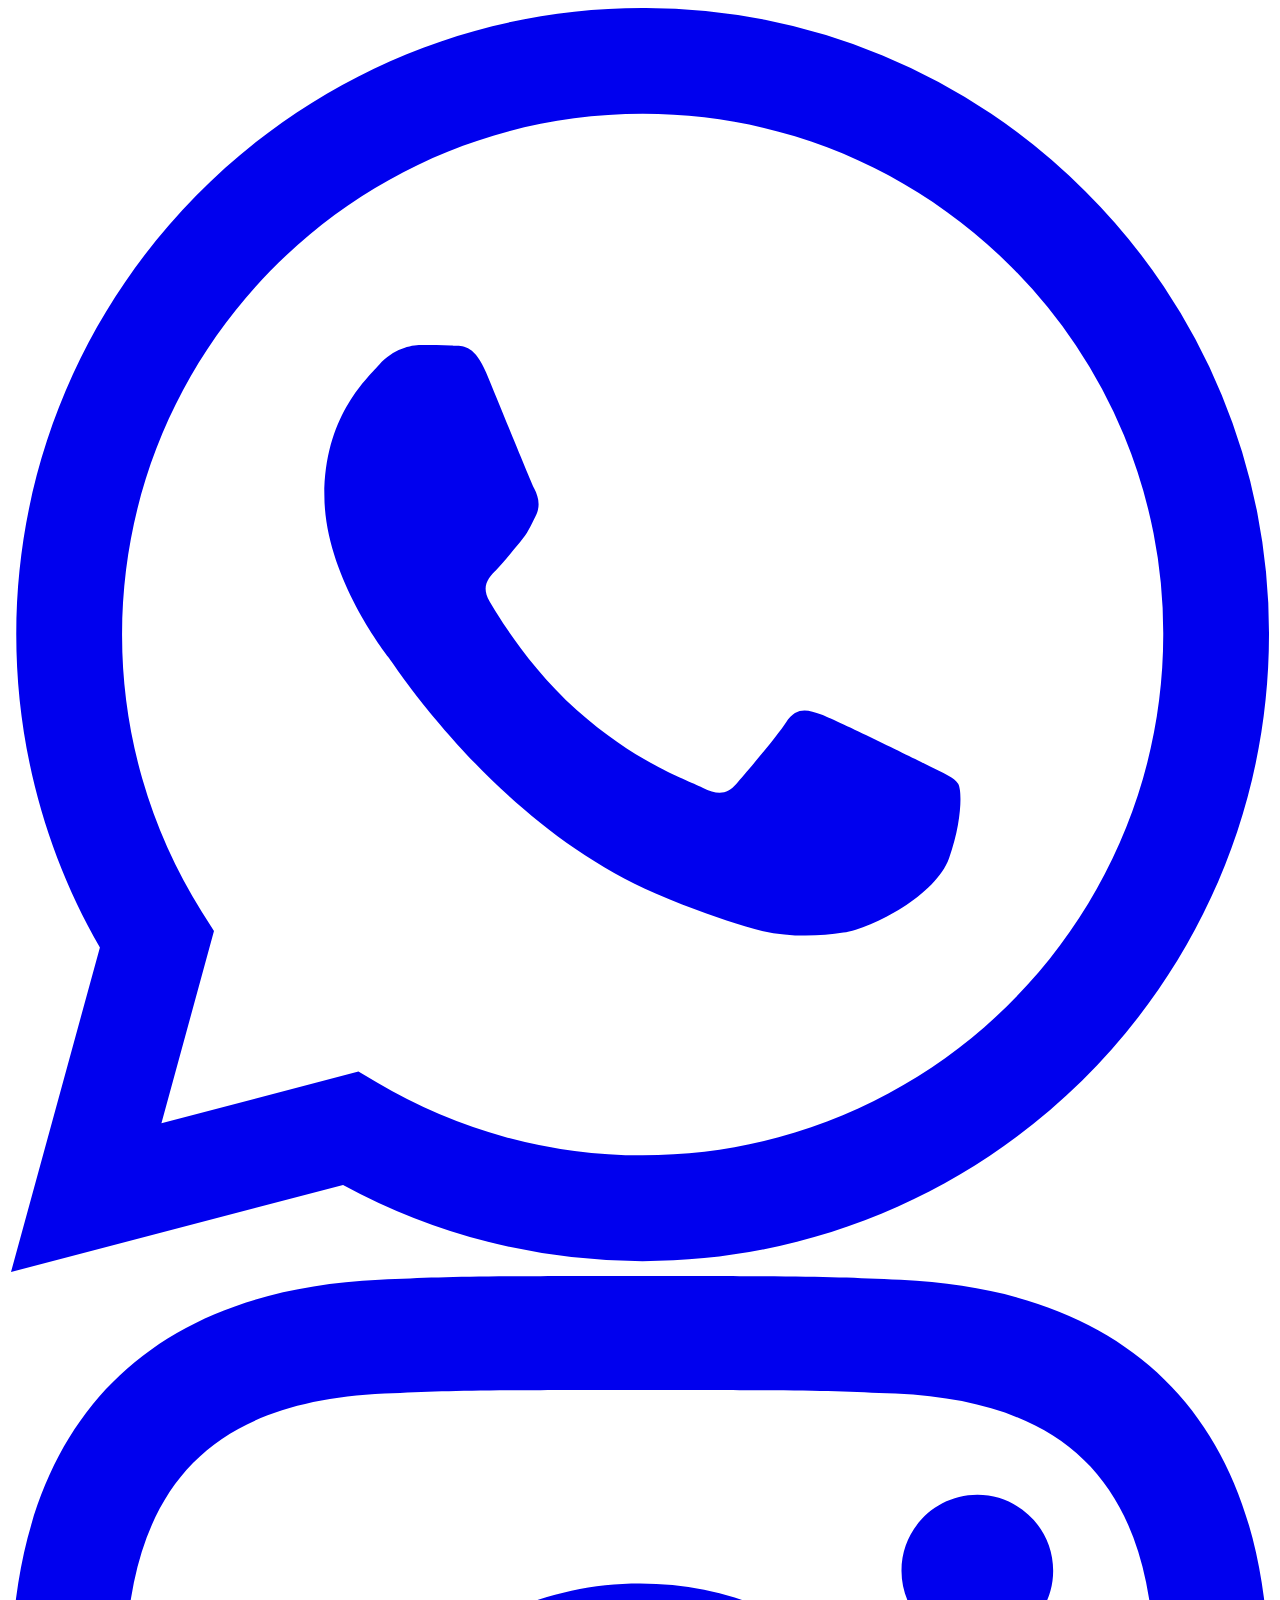
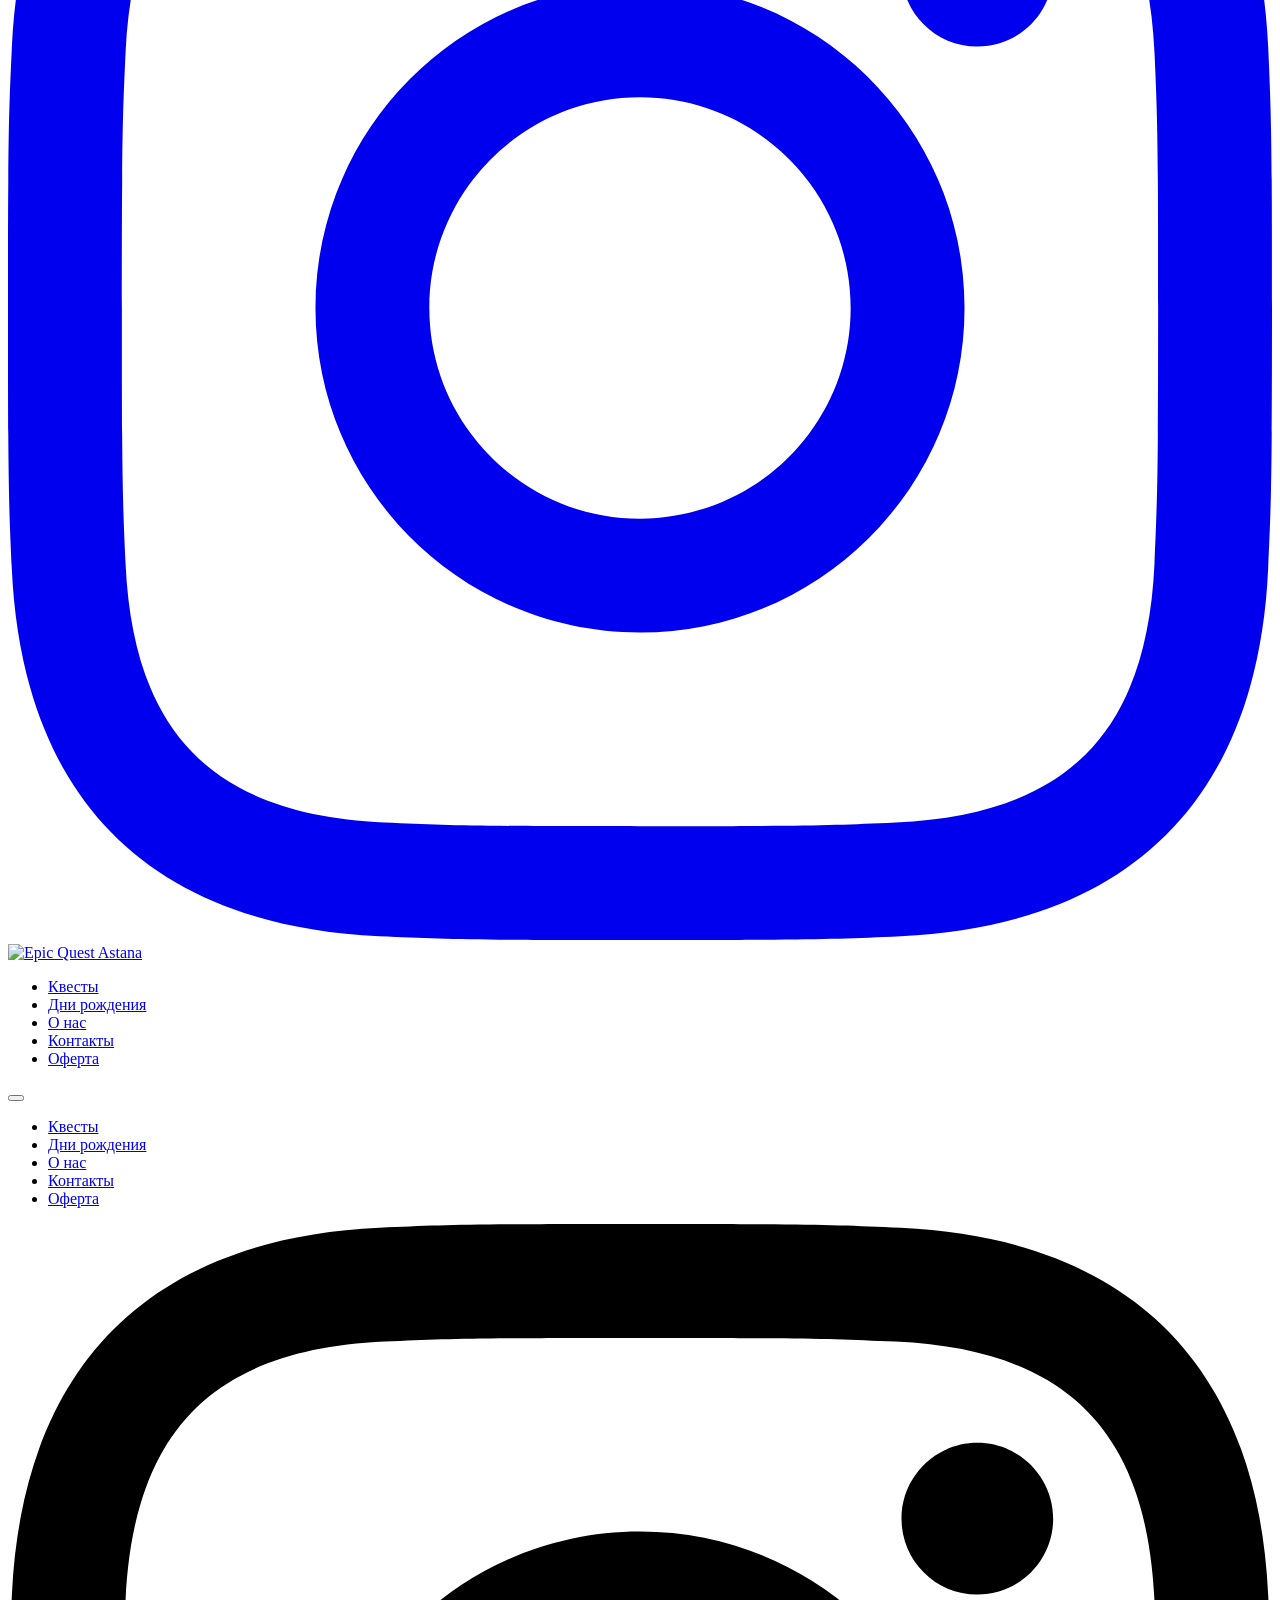
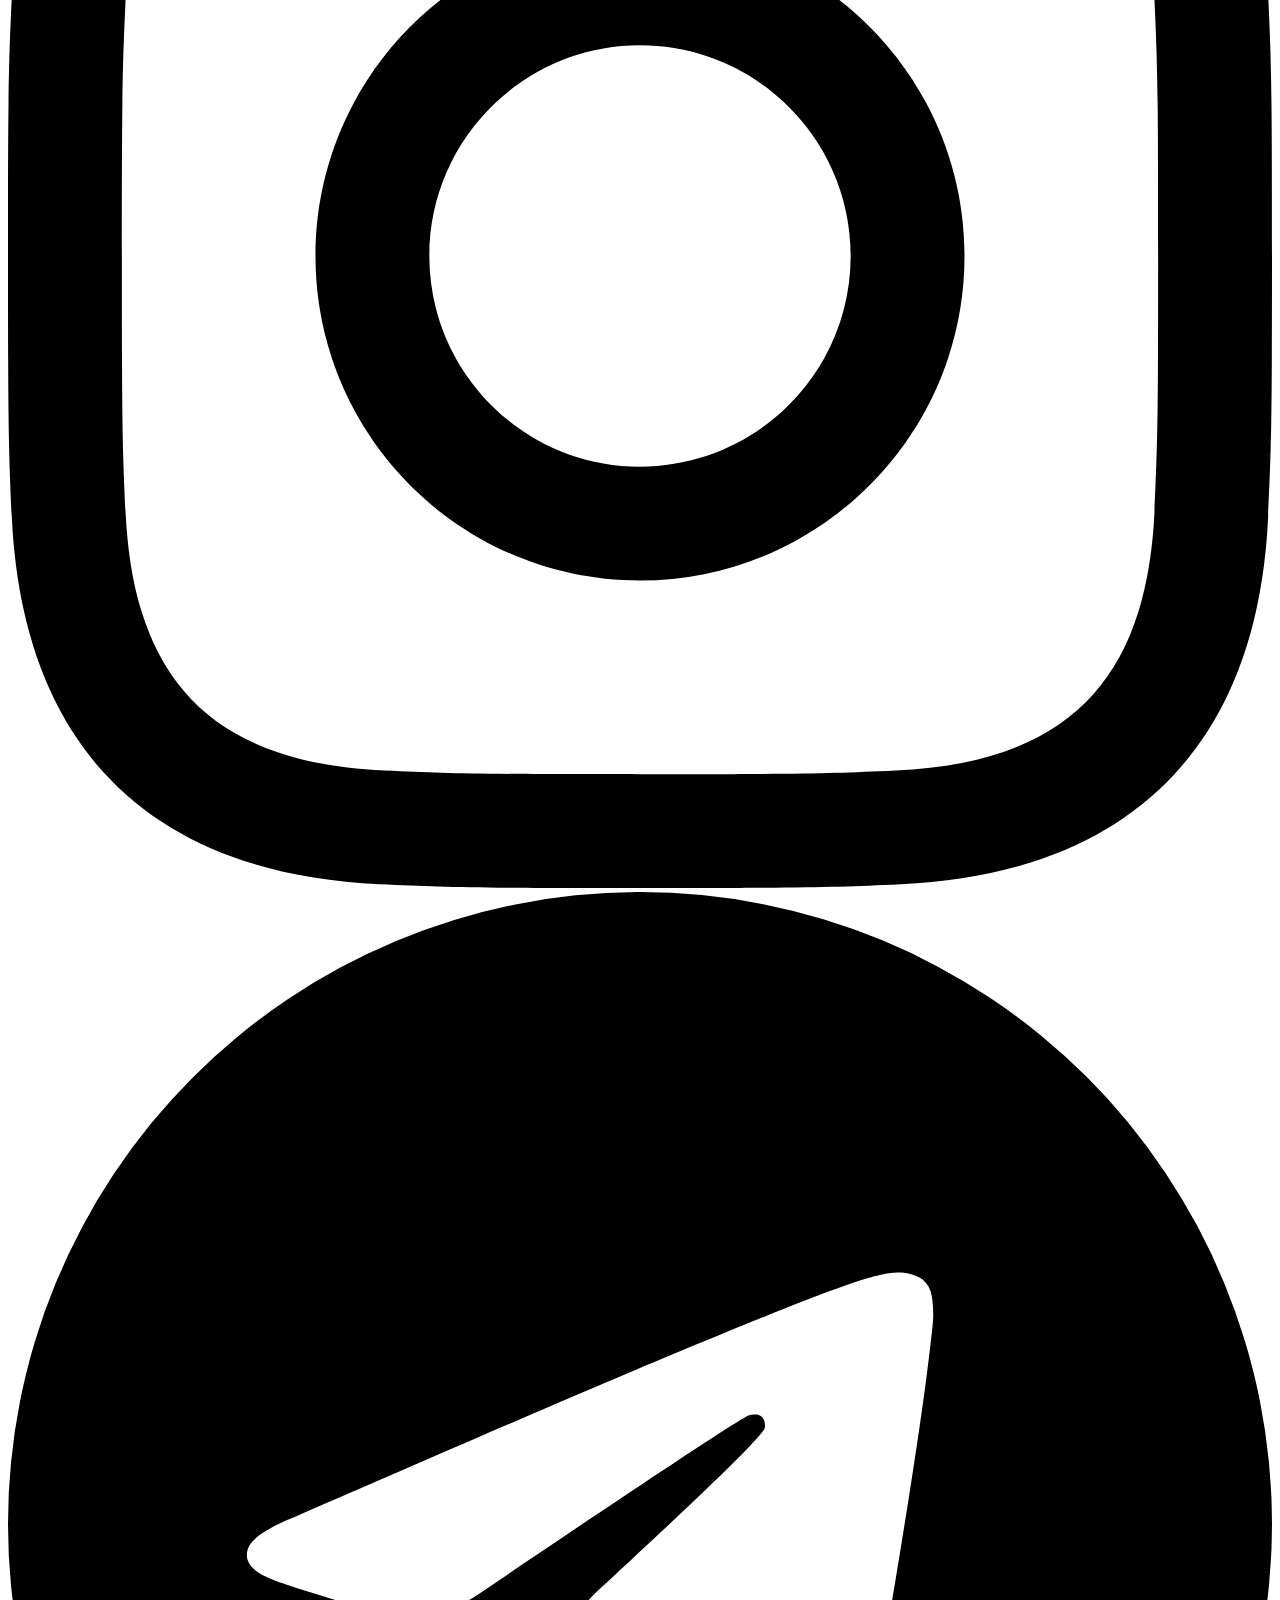
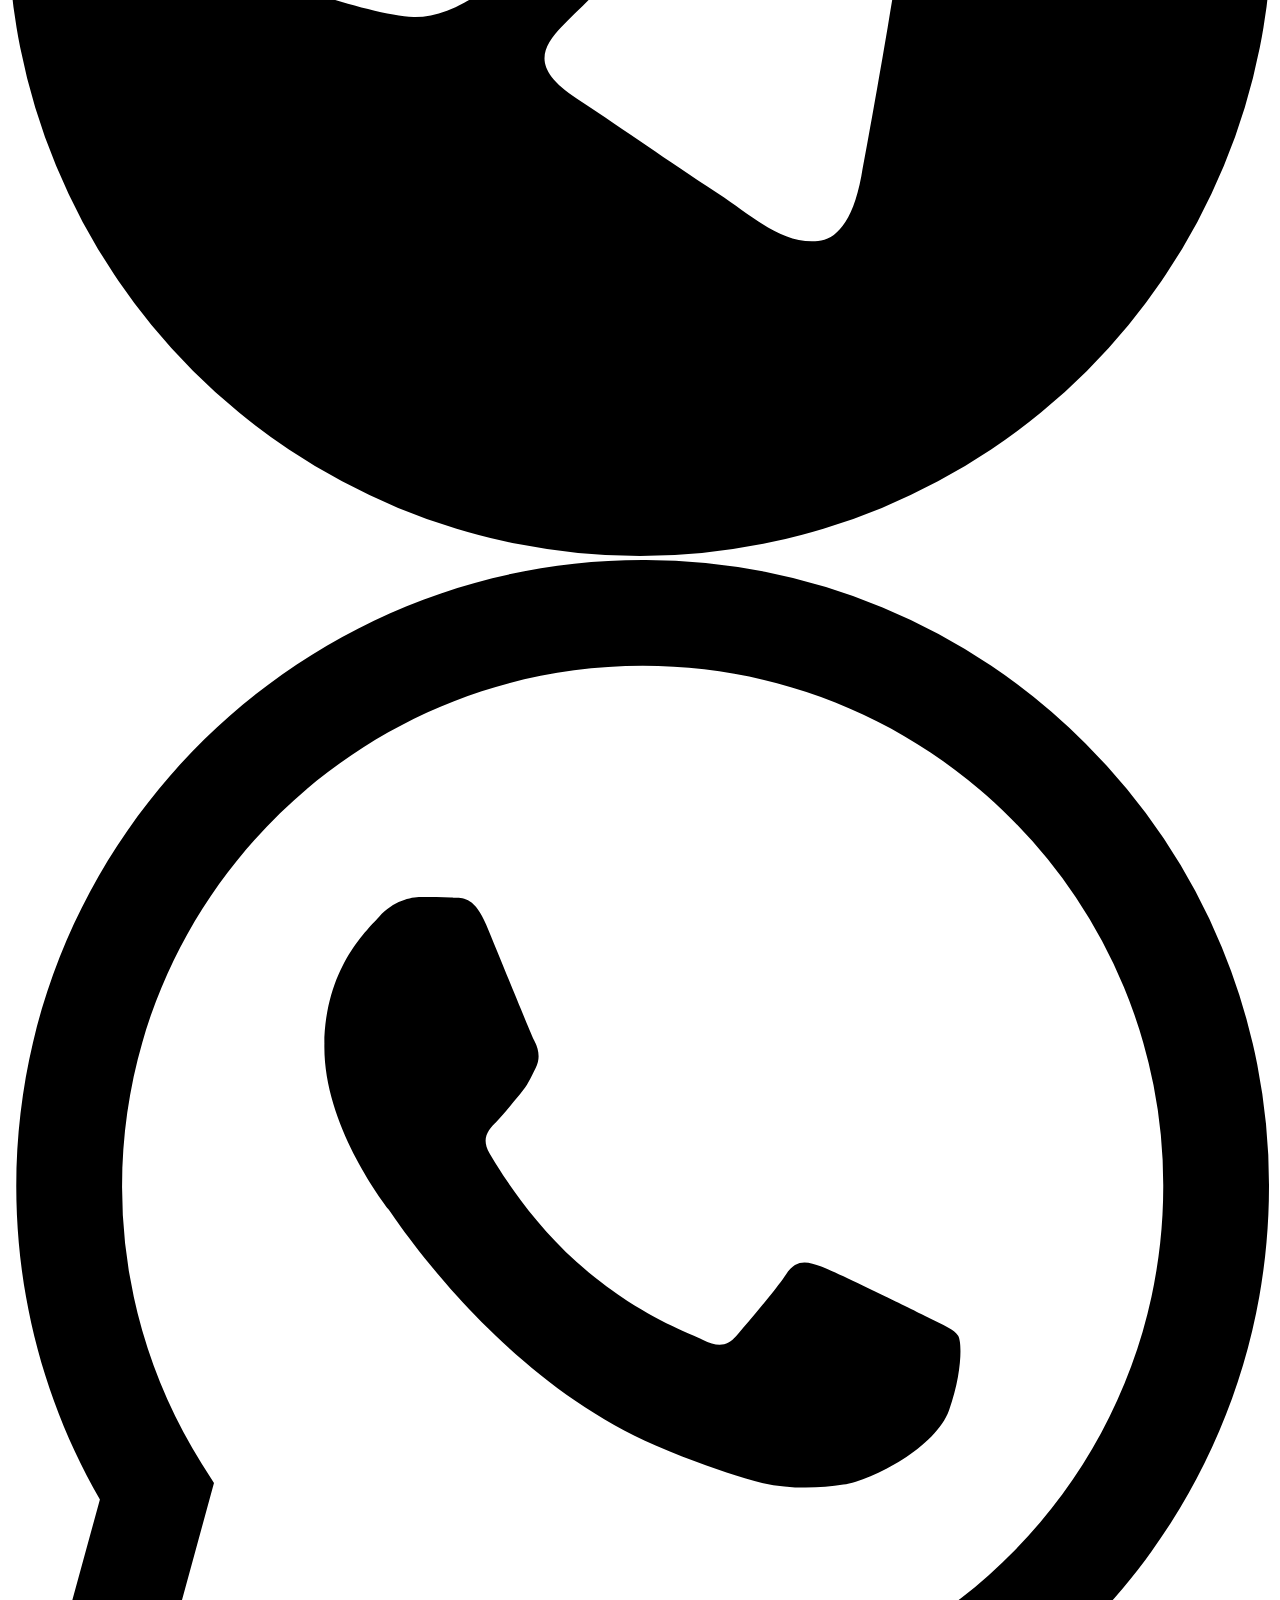
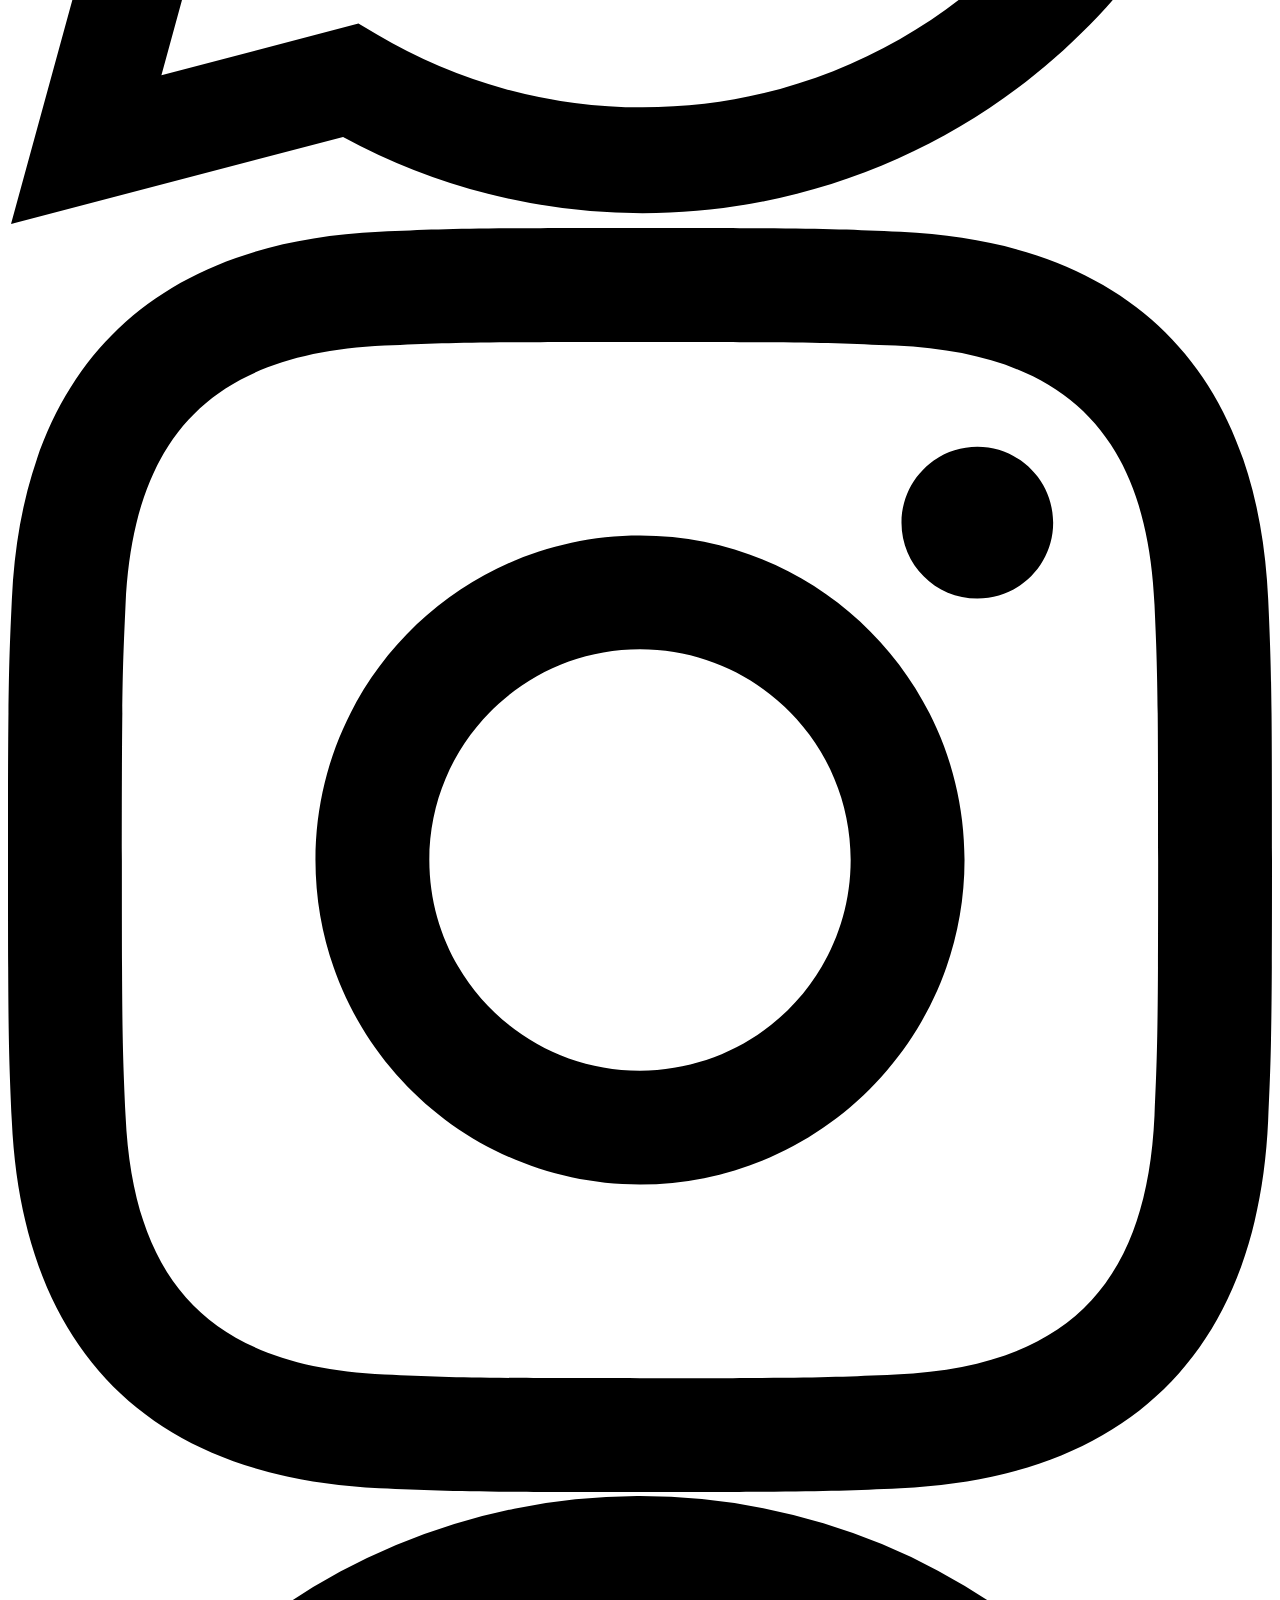
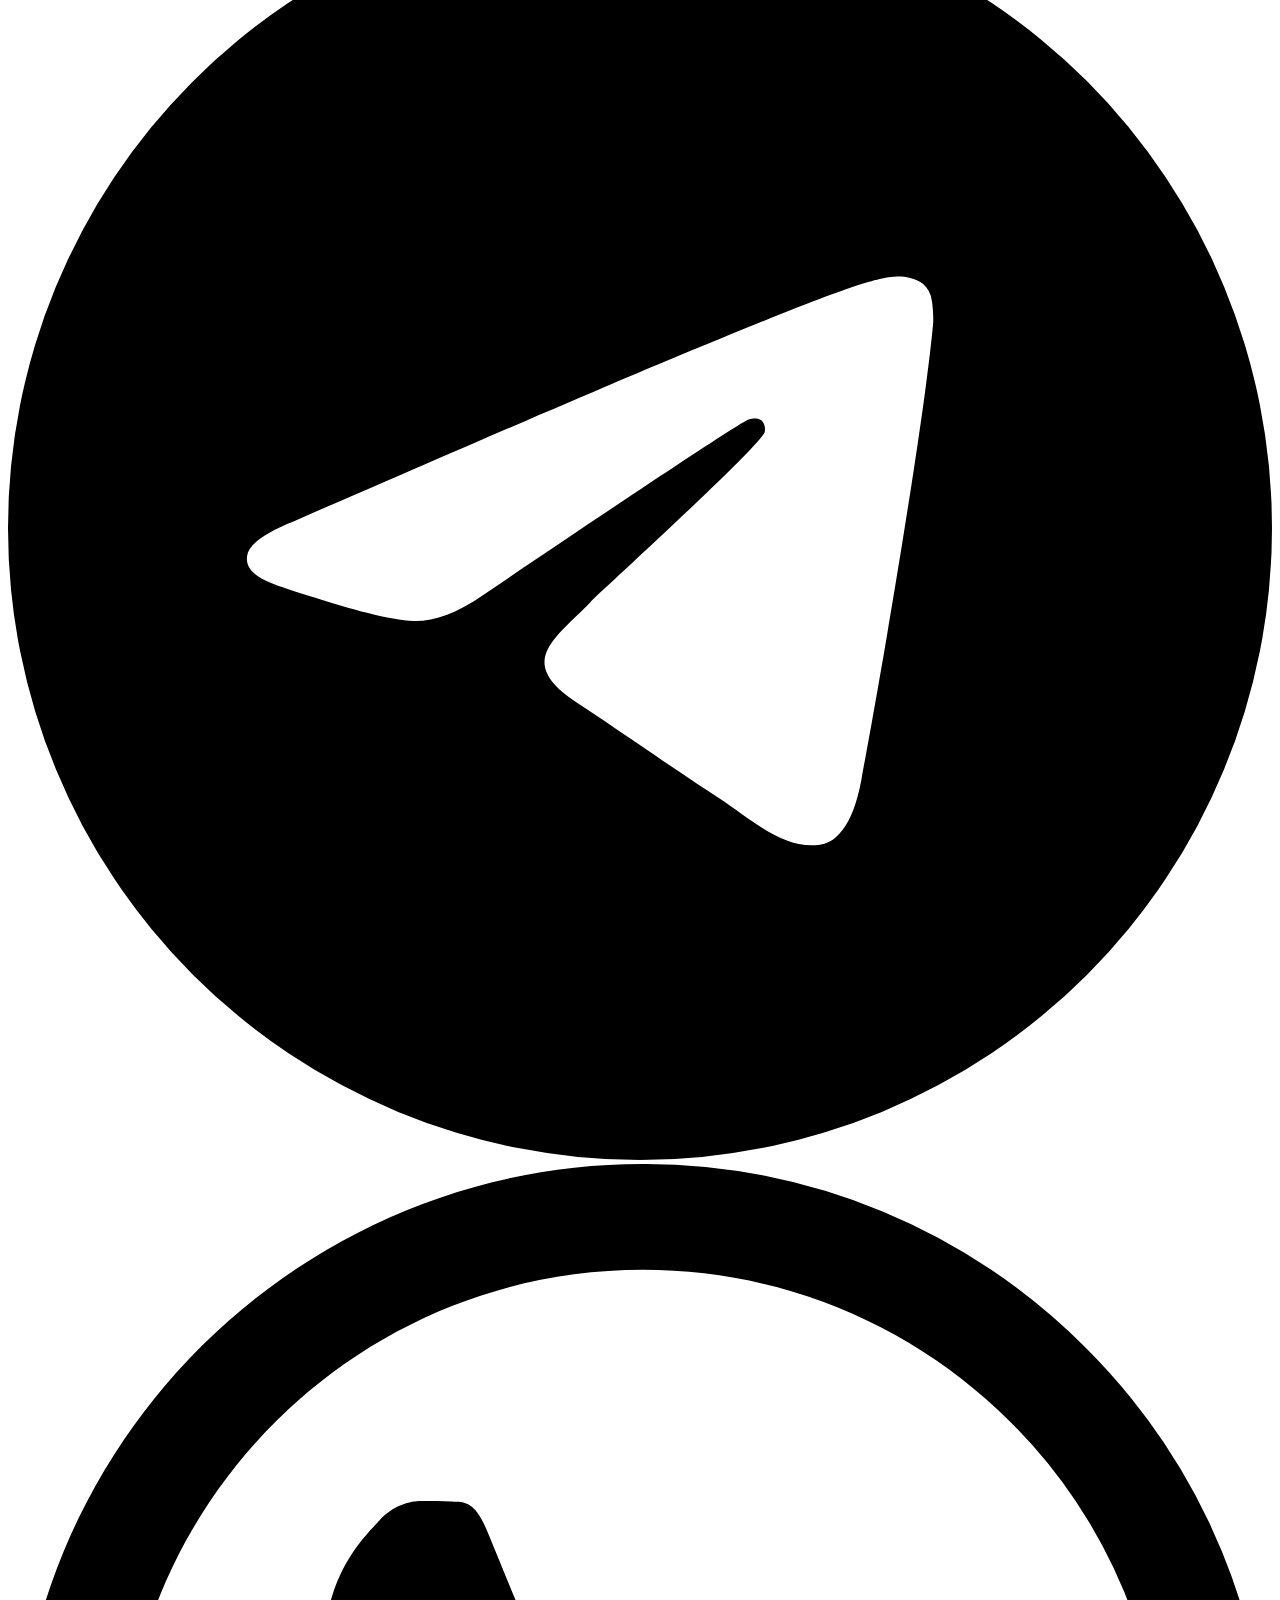
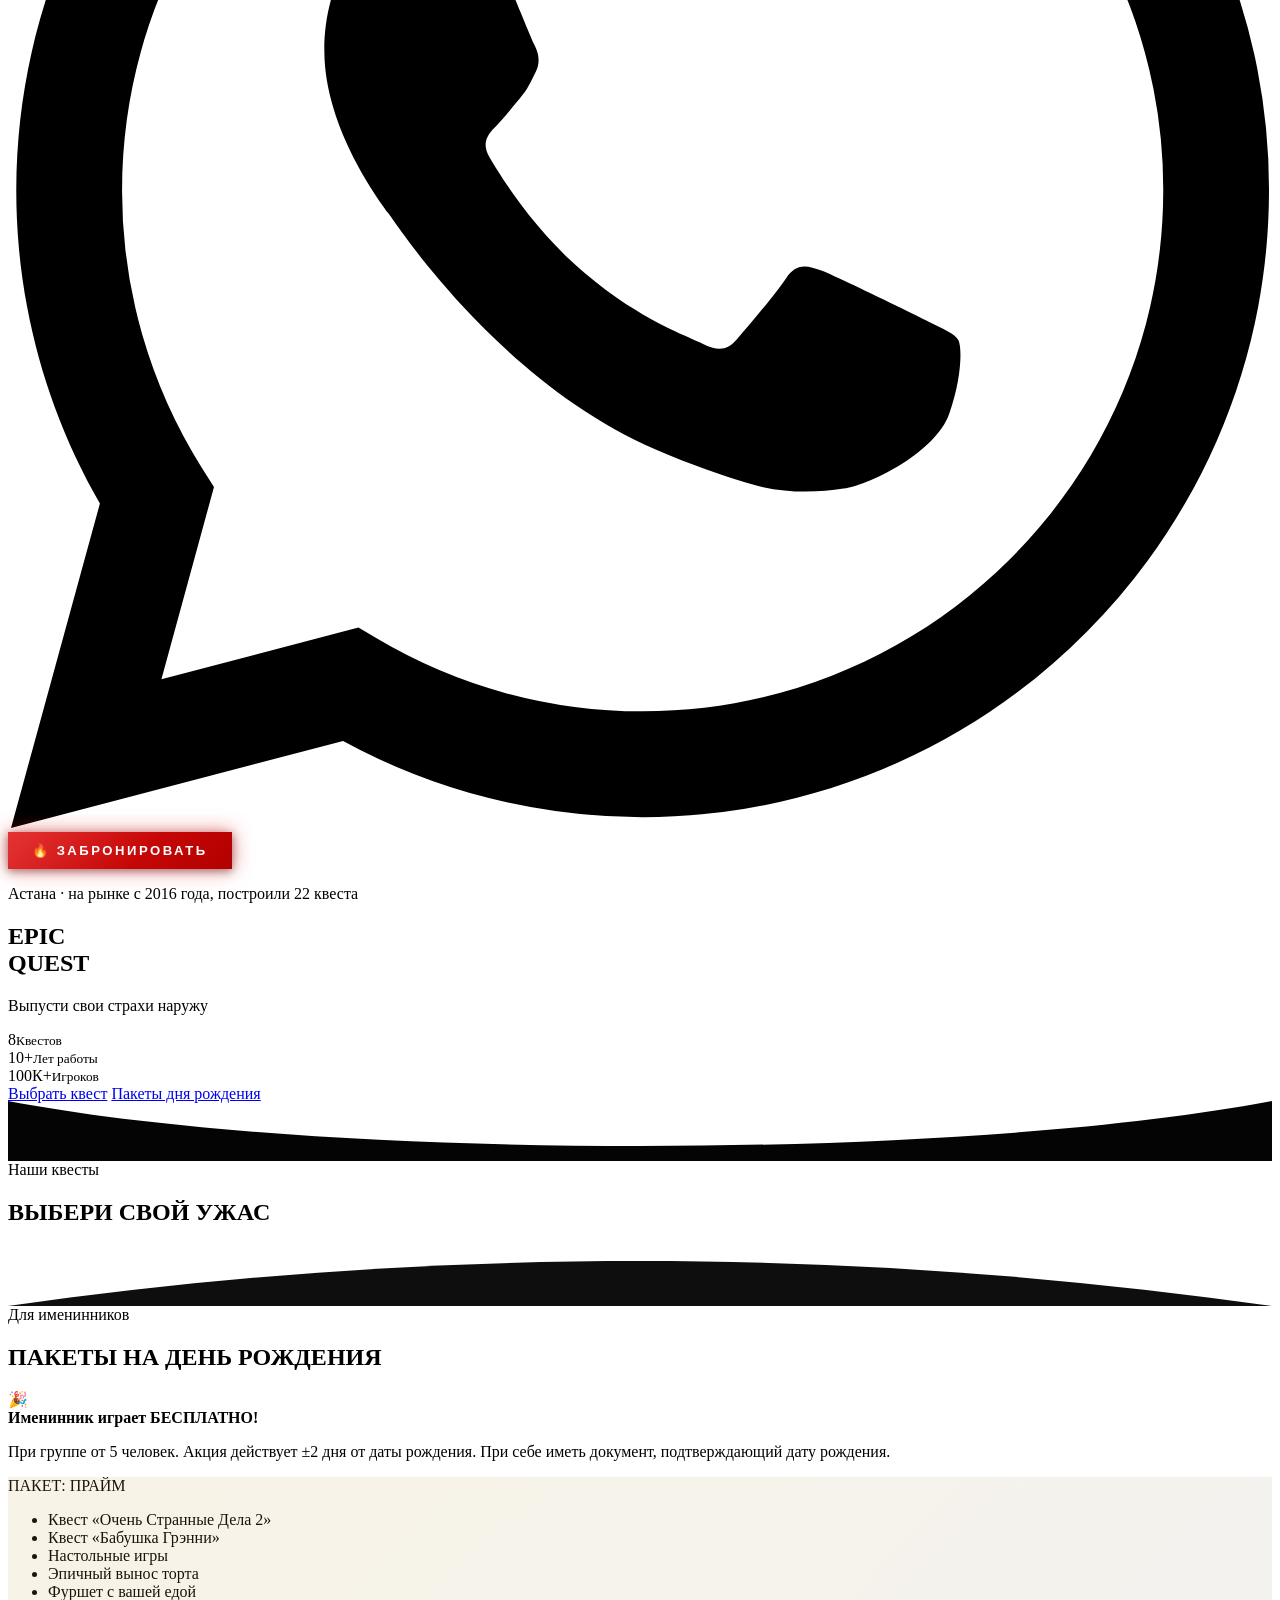
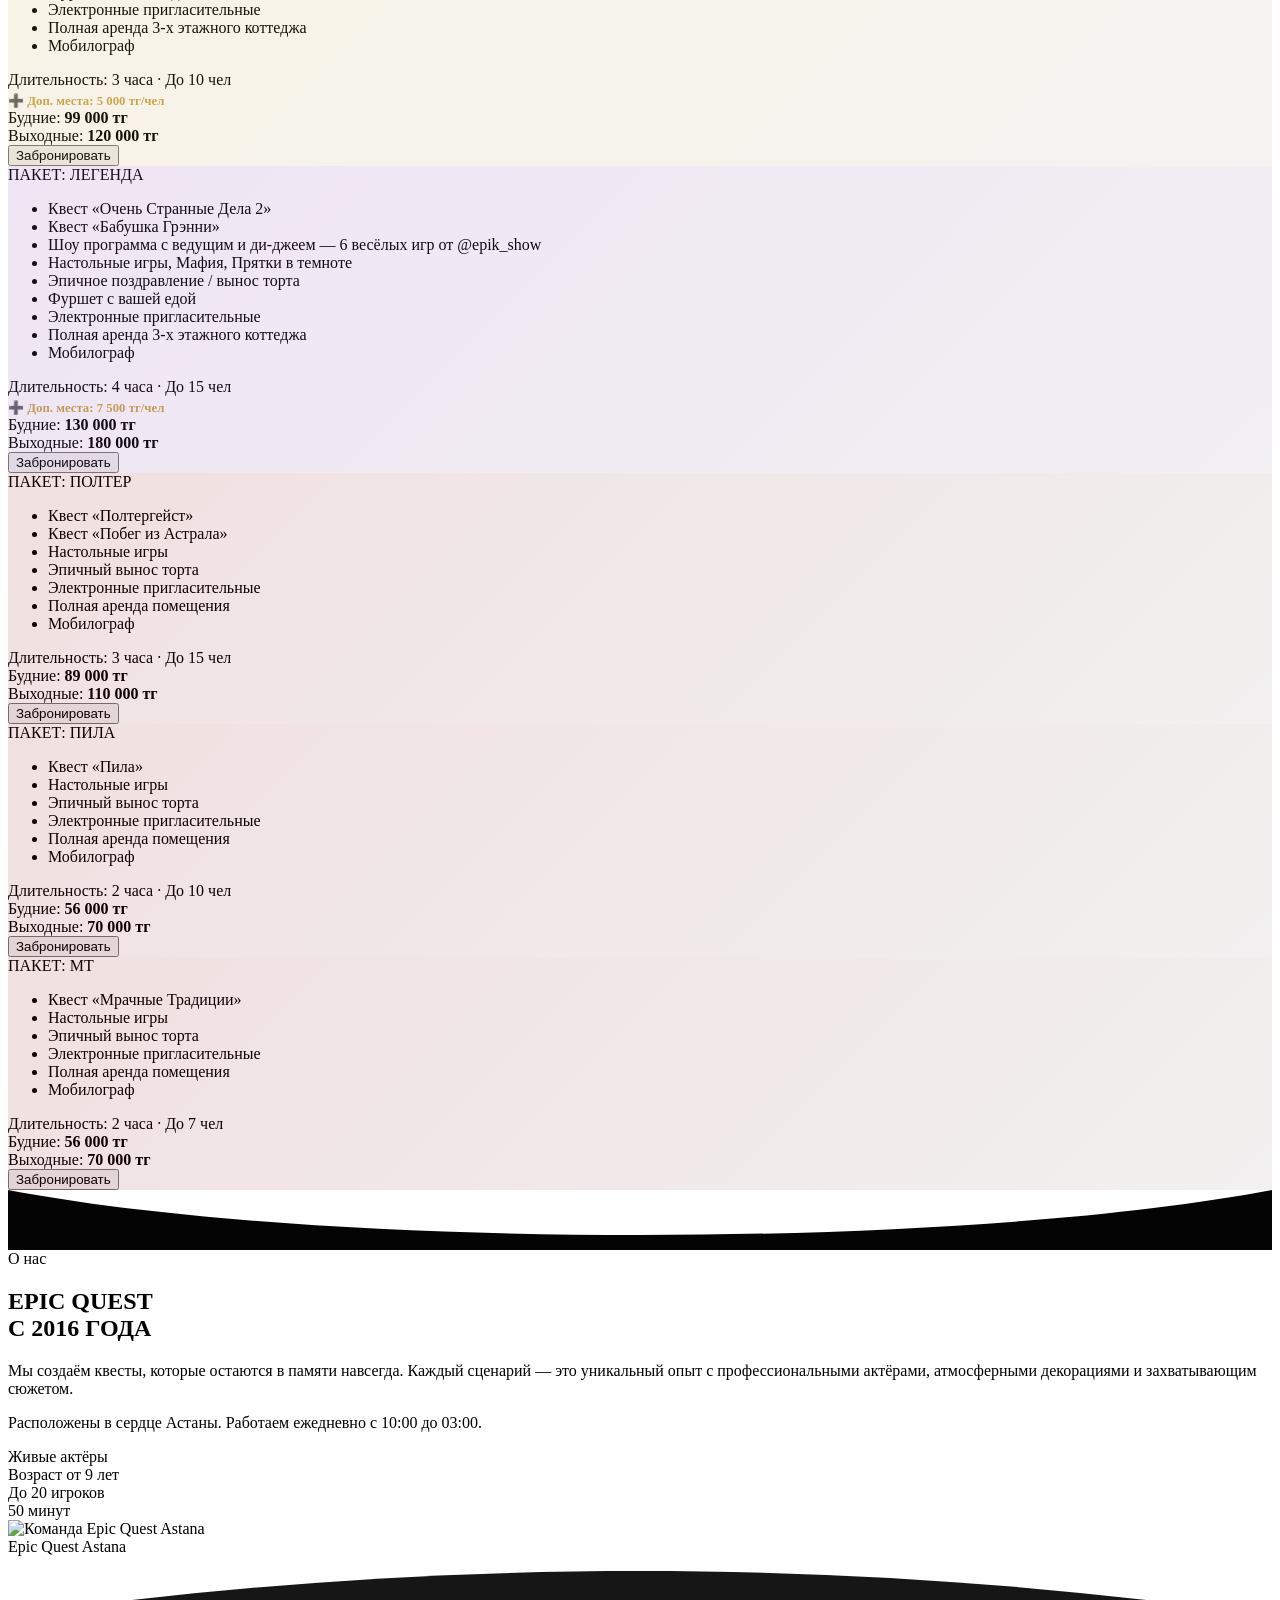
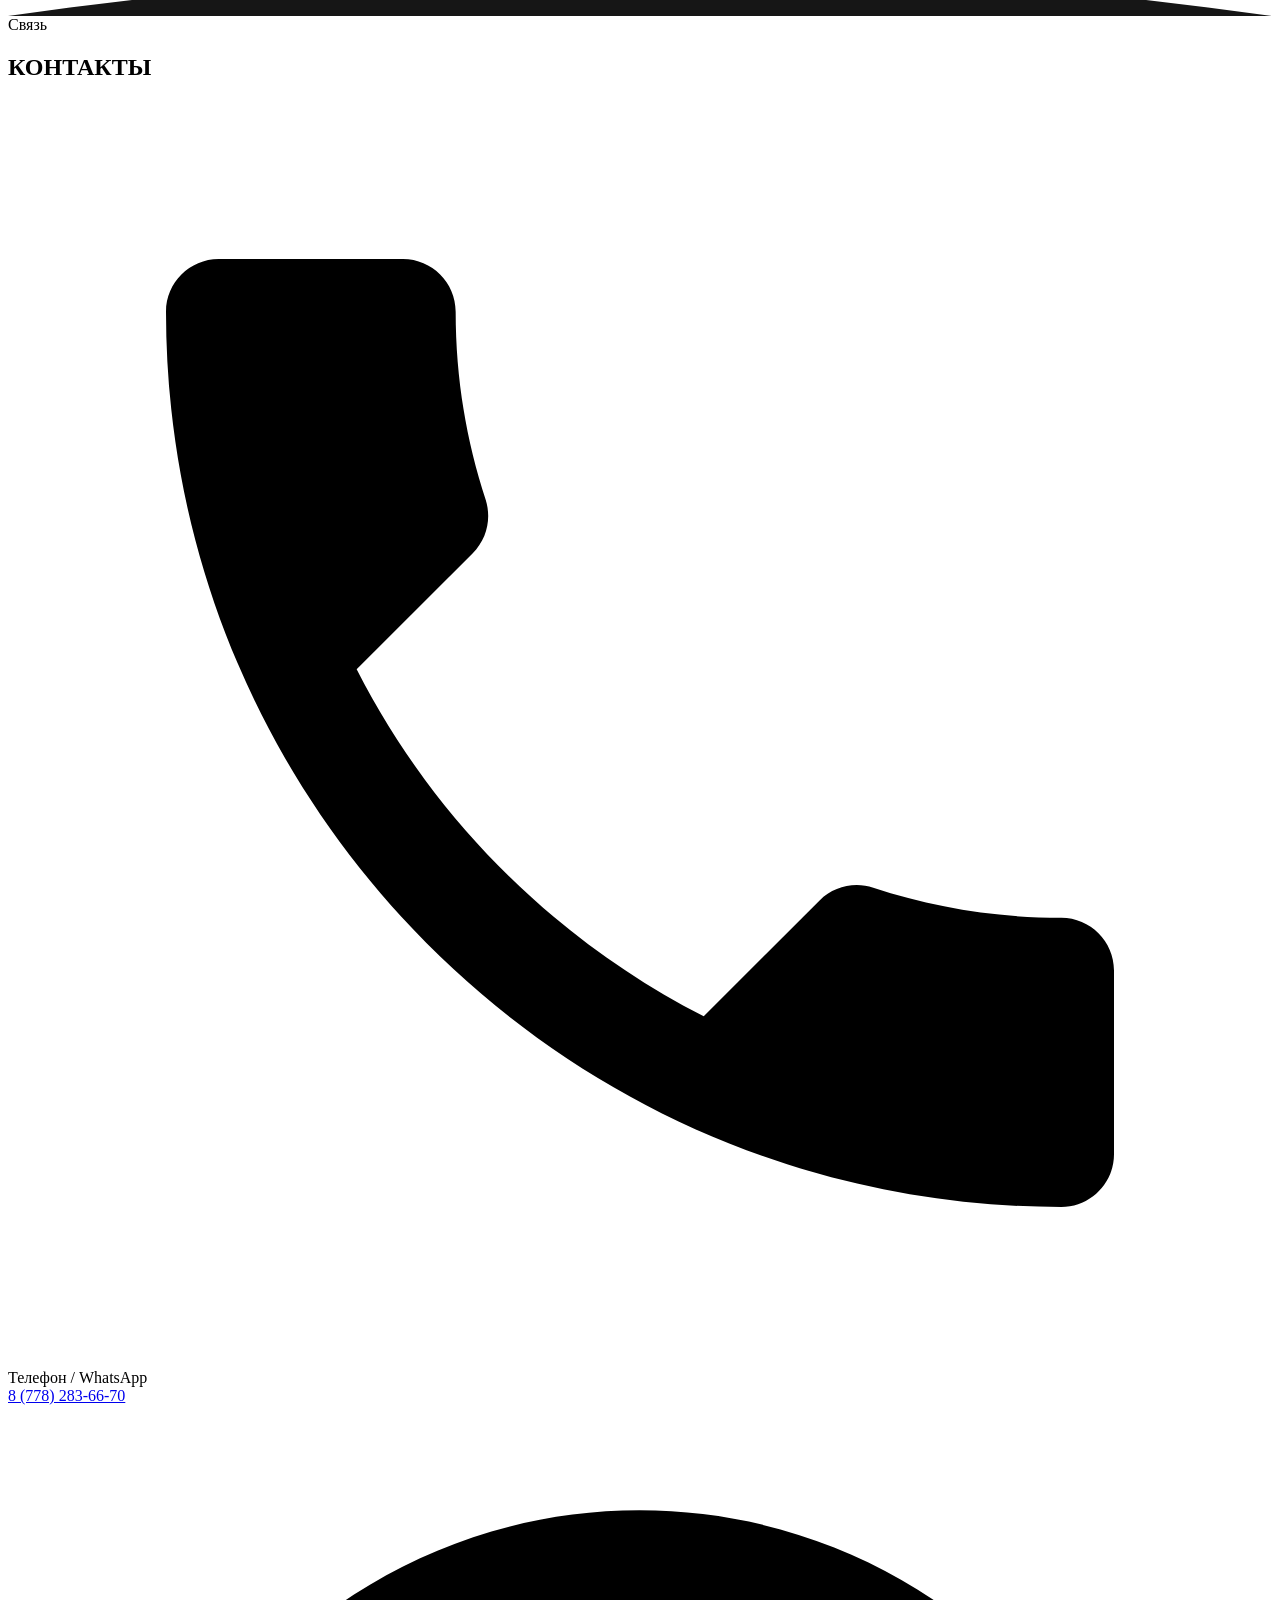
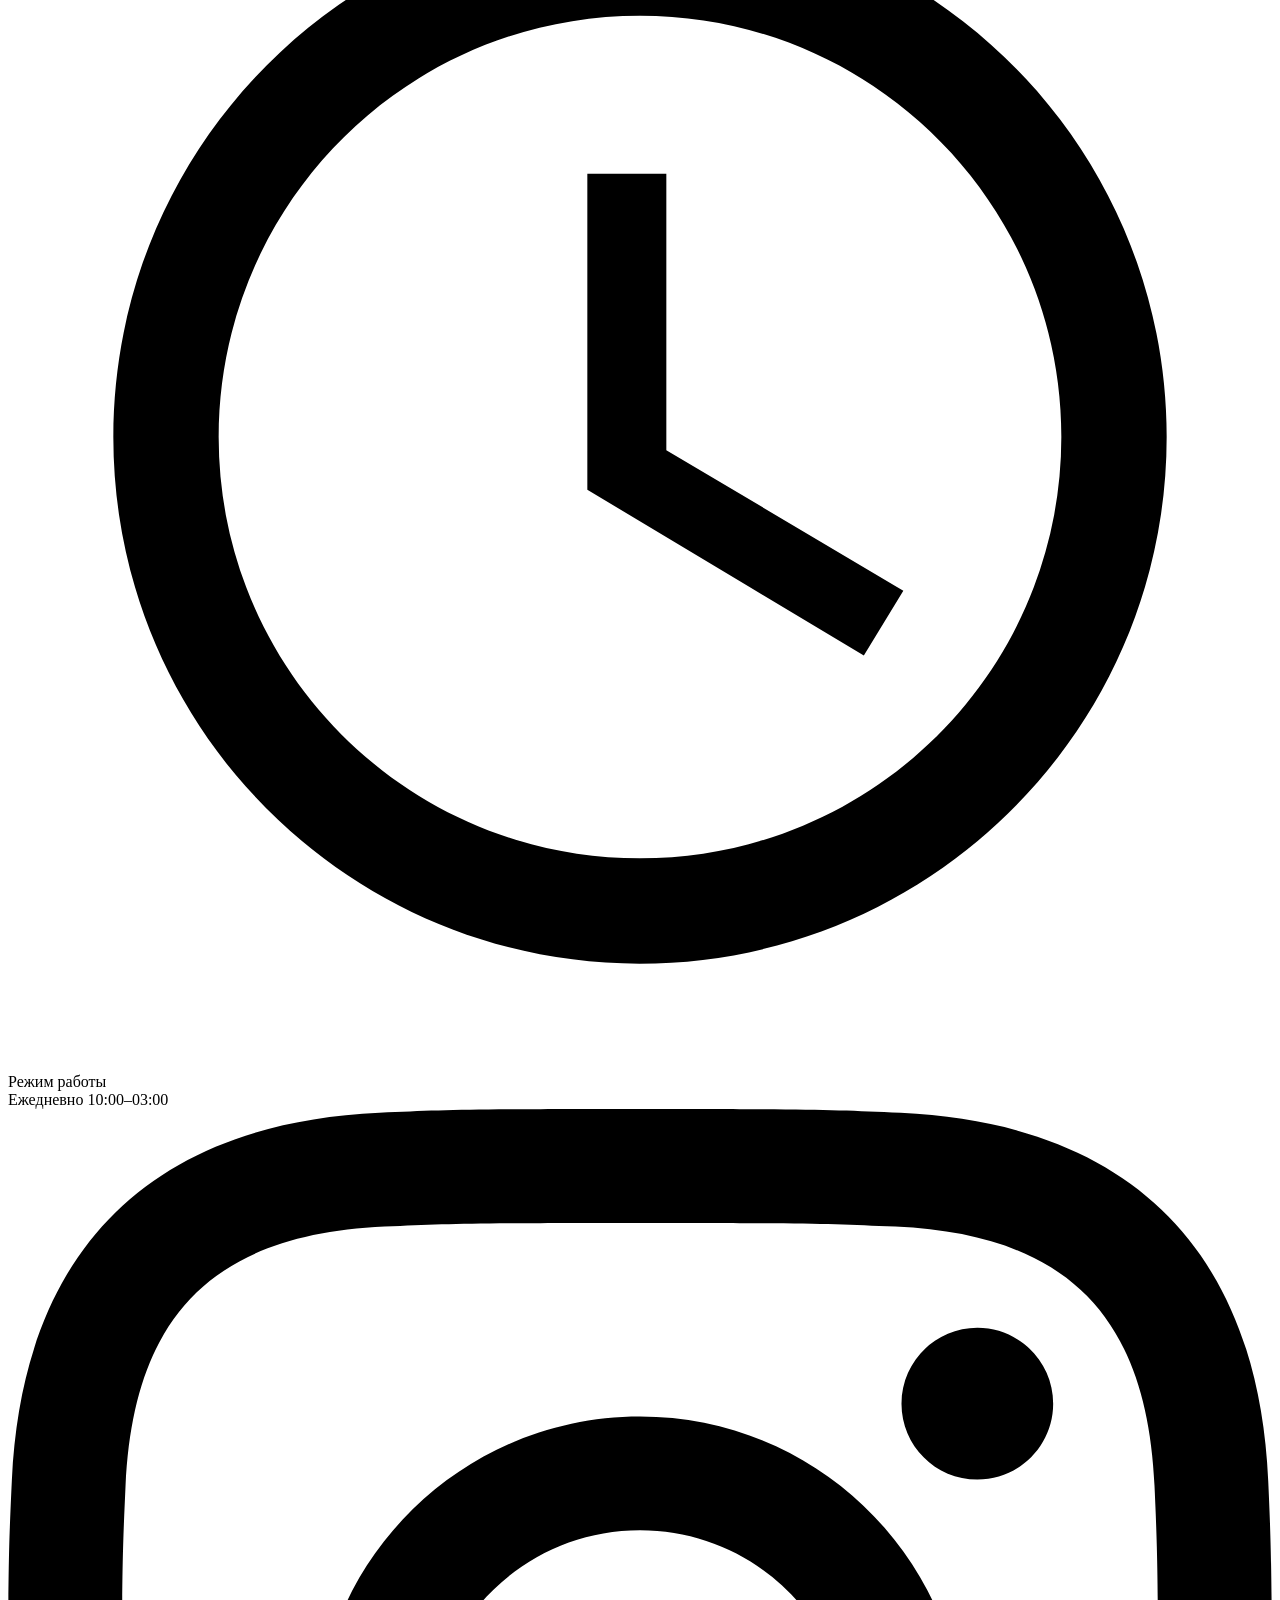
==== index.html @ 2774114e "Add files via upload" ====
<!DOCTYPE html>
<html lang="ru">
<head>
  <meta charset="UTF-8">
  <meta name="viewport" content="width=device-width, initial-scale=1.0">
  <title>Epic Quest Astana — Квесты в реальности | Хоррор квесты Астана</title>
  <meta name="description" content="Epic Quest Astana — хоррор квесты с живыми актёрами. 8 квестов, от 14 000 тг. Работаем с 2016 года. Полтергейст, Пила, Игра в кальмара и другие. Забронировать: 8 (778) 283-66-70" />
  <meta name="keywords" content="квест Астана, хоррор квест, комната страха, escape room Астана, день рождения квест" />
  <meta property="og:title" content="Epic Quest Astana — Хоррор квесты с живыми актёрами" />
  <meta property="og:description" content="8 хоррор-квестов в Астане с живыми актёрами. От 14 000 тг. Полтергейст, Пила, Гренни, ОСД и другие. Работаем с 2016 года." />
  <meta property="og:type" content="website" />
  <meta property="og:image" content="https://epicquest.kz/static/img/og-cover.jpg" />
  <meta property="og:image:width" content="1200" />
  <meta property="og:image:height" content="630" />
  <meta property="og:url" content="https://epicquest.kz/" />
  <meta property="og:locale" content="ru_RU" />
  <meta name="twitter:card" content="summary_large_image" />
  <meta name="twitter:title" content="Epic Quest Astana — Хоррор квесты" />
  <meta name="twitter:description" content="8 хоррор-квестов с живыми актёрами в Астане. От 14 000 тг." />
  <meta name="twitter:image" content="https://epicquest.kz/static/img/og-cover.jpg" />
  <link rel="stylesheet" href="static/css/main.css" />
  <link rel="icon" type="image/png" href="static/img/logo.png" />
  <style>
    /* ── КНОПКА «ЗАБРОНИРОВАТЬ» В НАВБАРЕ — триггерная красная ── */
    .btn-book-nav {
      display: inline-flex;
      align-items: center;
      gap: 8px;
      background: linear-gradient(135deg, #e01010 0%, #b30000 100%);
      color: #fff;
      border: none;
      cursor: pointer;
      font-family: 'Oswald', sans-serif;
      font-size: .82rem;
      font-weight: 700;
      letter-spacing: 2.5px;
      text-transform: uppercase;
      padding: 11px 24px;
      transition: background .2s, transform .15s, box-shadow .2s;
      box-shadow: 0 0 20px rgba(220,20,20,.55), 0 2px 8px rgba(0,0,0,.4);
      white-space: nowrap;
      animation: bookPulse 2s ease-in-out infinite;
      position: relative;
      overflow: hidden;
    }
    .btn-book-nav::before {
      content: '';
      position: absolute;
      inset: 0;
      background: linear-gradient(135deg, rgba(255,255,255,.15) 0%, transparent 60%);
      pointer-events: none;
    }
    .btn-book-nav:hover {
      background: linear-gradient(135deg, #ff2020 0%, #cc0000 100%);
      transform: translateY(-2px);
      box-shadow: 0 0 32px rgba(255,30,30,.7), 0 4px 16px rgba(0,0,0,.5);
    }
    .btn-book-nav:active {
      transform: scale(.96);
    }
    @keyframes bookPulse {
      0%, 100% { box-shadow: 0 0 16px rgba(220,20,20,.45), 0 2px 8px rgba(0,0,0,.4); }
      50%       { box-shadow: 0 0 36px rgba(255,30,30,.8), 0 2px 8px rgba(0,0,0,.4); }
    }

    /* ── Пакеты ДР: яркие фоны карточек ── */
    .pkg-card {
      position: relative;
      overflow: hidden;
    }
    .pkg-card::before {
      content: '';
      position: absolute;
      inset: 0;
      background: linear-gradient(135deg, rgba(139,0,0,.12) 0%, rgba(30,0,0,.06) 100%);
      pointer-events: none;
    }
    .pkg-card-gold::before {
      background: linear-gradient(135deg, rgba(201,168,76,.14) 0%, rgba(60,40,0,.06) 100%);
    }
    .pkg-card-legend::before {
      background: linear-gradient(135deg, rgba(155,89,182,.16) 0%, rgba(30,0,40,.06) 100%);
    }

    /* ── pkg-meta: доп. места на новой строке ── */
    .pkg-meta {
      display: flex;
      flex-direction: column;
      gap: 4px;
    }
    .pkg-meta-extra {
      color: #c9a84c;
      font-weight: 600;
      font-size: .8rem;
    }

    /* ── Карточки квестов: object-position для правильного кадрирования ── */
    #questsGrid .qcard-img img[src*="pila"] { object-position: center 20%; }
    #questsGrid .qcard-img img[src*="osd"]  { object-position: center 15%; }

    /* hero-value-prop убран */
    .hero-value-prop { display: none !important; }

    /* ══════════════════════════════
       COUNTER ANIMATION
    ══════════════════════════════ */
    .hero-stat span { transition: none; }
    .hero-stat.counting span { opacity: .7; }

    /* ══════════════════════════════
       SCROLL REVEAL
    ══════════════════════════════ */
    .reveal {
      opacity: 0;
      transform: translateY(32px);
      transition: opacity .65s ease, transform .65s ease;
    }
    .reveal.is-visible {
      opacity: 1;
      transform: translateY(0);
    }
    .reveal-delay-1 { transition-delay: .1s; }
    .reveal-delay-2 { transition-delay: .2s; }
    .reveal-delay-3 { transition-delay: .3s; }
    .reveal-delay-4 { transition-delay: .4s; }

    /* ══════════════════════════════
       SECTION WAVE DIVIDERS
    ══════════════════════════════ */
    .wave-divider {
      display: block;
      width: 100%;
      overflow: hidden;
      line-height: 0;
      margin: 0;
    }
    .wave-divider svg {
      display: block;
      width: 100%;
      height: 60px;
    }

    /* ══════════════════════════════
       TYPOGRAPHY — QUEST PAGE LEDE
    ══════════════════════════════ */
    .qpage-desc p:first-child {
      font-size: 1.08rem;
      color: #bbb;
      line-height: 1.75;
      font-weight: 400;
      margin-bottom: 18px;
    }
    .qpage-desc p:first-child::first-letter {
      float: left;
      font-family: 'Oswald', sans-serif;
      font-size: 3.8rem;
      font-weight: 700;
      line-height: .75;
      padding: 4px 10px 0 0;
      color: var(--blood2);
    }

    /* ══════════════════════════════
       BOTTOM-SHEET BOOKING (MOBILE)
    ══════════════════════════════ */
    .bottom-sheet-overlay {
      display: none;
      position: fixed;
      inset: 0;
      z-index: 3000;
      background: rgba(0,0,0,.7);
      align-items: flex-end;
      justify-content: center;
      padding: 0;
    }
    .bottom-sheet-overlay.active { display: flex; }

    .bottom-sheet {
      background: #1a1a1a;
      width: 100%;
      max-width: 540px;
      max-height: 92vh;
      overflow-y: auto;
      border-radius: 20px 20px 0 0;
      border-top: 3px solid var(--blood);
      transform: translateY(100%);
      transition: transform .35s cubic-bezier(.32,1,.5,1);
      padding-bottom: env(safe-area-inset-bottom, 16px);
    }
    .bottom-sheet-overlay.active .bottom-sheet {
      transform: translateY(0);
    }
    .bottom-sheet-handle {
      width: 40px; height: 4px;
      background: #444;
      border-radius: 2px;
      margin: 12px auto 0;
    }
    .bottom-sheet::-webkit-scrollbar { width: 3px; }
    .bottom-sheet::-webkit-scrollbar-thumb { background: var(--blood); }

    /* Десктоп — bottom-sheet → обычная модалка */
    @media (min-width: 600px) {
      .bottom-sheet-overlay { align-items: center; padding: 16px; }
      .bottom-sheet {
        border-radius: 0;
        max-height: 90vh;
        border: 1px solid #2a2a2a;
        border-top: 2px solid var(--blood);
        transform: translateY(24px);
        opacity: 0;
        transition: transform .3s ease, opacity .3s ease;
      }
      .bottom-sheet-overlay.active .bottom-sheet {
        transform: translateY(0);
        opacity: 1;
      }
      .bottom-sheet-handle { display: none; }
    }

    /* ══════════════════════════════
       STICKY BOOK BTN (quest page, mobile)
    ══════════════════════════════ */
    .sticky-book-bar {
      display: none;
      position: fixed;
      bottom: 0; left: 0; right: 0;
      z-index: 1500;
      padding: 10px 16px calc(10px + env(safe-area-inset-bottom, 0px));
      background: linear-gradient(to top, rgba(4,4,4,.98) 60%, transparent);
    }
    @media (max-width: 680px) {
      .sticky-book-bar { display: block; }
    }
    .sticky-book-btn {
      width: 100%;
      background: linear-gradient(135deg, #e01010 0%, #b30000 100%);
      color: #fff;
      border: none;
      cursor: pointer;
      font-family: 'Oswald', sans-serif;
      font-size: 1rem;
      font-weight: 700;
      letter-spacing: 3px;
      text-transform: uppercase;
      padding: 16px;
      border-radius: 4px;
      box-shadow: 0 0 28px rgba(220,20,20,.5);
      animation: bookPulse 2s ease-in-out infinite;
    }
  </style>
</head>
<body>

<!-- ПЛАВАЮЩИЕ КНОПКИ -->
<div class="float-btns">
  <a href="https://wa.me/77782836670?text=%D0%A5%D0%BE%D1%87%D1%83%20%D1%81%D1%8B%D0%B3%D1%80%D0%B0%D1%82%D1%8C%20%F0%9F%98%88"
     target="_blank" rel="noopener" class="float-btn float-wa" title="WhatsApp">
    <svg viewBox="0 0 24 24" fill="currentColor" aria-hidden="true"><path d="M17.472 14.382c-.297-.149-1.758-.867-2.03-.967-.273-.099-.471-.148-.67.15-.197.297-.767.966-.94 1.164-.173.199-.347.223-.644.075-.297-.15-1.255-.463-2.39-1.475-.883-.788-1.48-1.761-1.653-2.059-.173-.297-.018-.458.13-.606.134-.133.298-.347.446-.52.149-.174.198-.298.298-.497.099-.198.05-.371-.025-.52-.075-.149-.669-1.612-.916-2.207-.242-.579-.487-.5-.669-.51-.173-.008-.371-.01-.57-.01-.198 0-.52.074-.792.372-.272.297-1.04 1.016-1.04 2.479 0 1.462 1.065 2.875 1.213 3.074.149.198 2.096 3.2 5.077 4.487.709.306 1.262.489 1.694.625.712.227 1.36.195 1.871.118.571-.085 1.758-.719 2.006-1.413.248-.694.248-1.289.173-1.413-.074-.124-.272-.198-.57-.347m-5.421 7.403h-.004a9.87 9.87 0 0 1-5.031-1.378l-.361-.214-3.741.982.998-3.648-.235-.374a9.86 9.86 0 0 1-1.51-5.26c.001-5.45 4.436-9.884 9.888-9.884 2.64 0 5.122 1.03 6.988 2.898a9.825 9.825 0 0 1 2.893 6.994c-.003 5.45-4.437 9.884-9.885 9.884m8.413-18.297A11.815 11.815 0 0 0 12.05 0C5.495 0 .16 5.335.157 11.892c0 2.096.547 4.142 1.588 5.945L.057 24l6.305-1.654a11.882 11.882 0 0 0 5.683 1.448h.005c6.554 0 11.89-5.335 11.893-11.893a11.821 11.821 0 0 0-3.48-8.413Z"/></svg>
  </a>
  <a href="https://www.instagram.com/epic_quest_kz" target="_blank" rel="noopener" class="float-btn float-ig" title="Instagram">
    <svg viewBox="0 0 24 24" fill="currentColor" aria-hidden="true"><path d="M12 2.163c3.204 0 3.584.012 4.85.07 3.252.148 4.771 1.691 4.919 4.919.058 1.265.069 1.645.069 4.849 0 3.205-.012 3.584-.069 4.849-.149 3.225-1.664 4.771-4.919 4.919-1.266.058-1.644.07-4.85.07-3.204 0-3.584-.012-4.849-.07-3.26-.149-4.771-1.699-4.919-4.92-.058-1.265-.07-1.644-.07-4.849 0-3.204.013-3.583.07-4.849.149-3.227 1.664-4.771 4.919-4.919 1.266-.057 1.645-.069 4.849-.069zm0-2.163c-3.259 0-3.667.014-4.947.072-4.358.2-6.78 2.618-6.98 6.98-.059 1.281-.073 1.689-.073 4.948 0 3.259.014 3.668.072 4.948.2 4.358 2.618 6.78 6.98 6.98 1.281.058 1.689.072 4.948.072 3.259 0 3.668-.014 4.948-.072 4.354-.2 6.782-2.618 6.979-6.98.059-1.28.073-1.689.073-4.948 0-3.259-.014-3.667-.072-4.947-.196-4.354-2.617-6.78-6.979-6.98-1.281-.059-1.69-.073-4.949-.073zm0 5.838c-3.403 0-6.162 2.759-6.162 6.162s2.759 6.163 6.162 6.163 6.162-2.759 6.162-6.163c0-3.403-2.759-6.162-6.162-6.162zm0 10.162c-2.209 0-4-1.79-4-4 0-2.209 1.791-4 4-4s4 1.791 4 4c0 2.21-1.791 4-4 4zm6.406-11.845c-.796 0-1.441.645-1.441 1.44s.645 1.44 1.441 1.44c.795 0 1.439-.645 1.439-1.44s-.644-1.44-1.439-1.44z"/></svg>
  </a>
</div>

<!-- ═══ НАВИГАЦИЯ ═══ -->
<nav id="navbar" role="navigation" aria-label="Главное меню">
  <a href="index.html" class="logo" aria-label="Epic Quest — на главную">
    <img src="static/img/logo.webp" alt="Epic Quest Astana" class="logo-img" width="160" height="50" />
  </a>
  <ul class="nav-links">
    <li><a href="#quests">Квесты</a></li>
    <li><a href="#packages">Дни рождения</a></li>
    <li><a href="#about">О нас</a></li>
    <li><a href="#contacts">Контакты</a></li>
    <li><a href="oferta.html">Оферта</a></li>
  </ul>
  <button class="burger" id="burgerBtn" aria-label="Меню" aria-expanded="false">
    <span class="burger__line"></span>
    <span class="burger__line"></span>
    <span class="burger__line"></span>
  </button>
  <div class="nav-mobile" id="navMobile" role="navigation" aria-label="Мобильное меню">
    <ul class="nav-mobile__list">
      <li><a href="#quests">Квесты</a></li>
      <li><a href="#packages">Дни рождения</a></li>
      <li><a href="#about">О нас</a></li>
      <li><a href="#contacts">Контакты</a></li>
      <li><a href="oferta.html">Оферта</a></li>
    </ul>
    <div class="nav-mobile__socials">
      <a href="https://www.instagram.com/epic_quest_kz" target="_blank" rel="noopener" aria-label="Instagram">
        <svg viewBox="0 0 24 24"><path d="M12 2.163c3.204 0 3.584.012 4.85.07 3.252.148 4.771 1.691 4.919 4.919.058 1.265.069 1.645.069 4.849 0 3.205-.012 3.584-.069 4.849-.149 3.225-1.664 4.771-4.919 4.919-1.266.058-1.644.07-4.85.07-3.204 0-3.584-.012-4.849-.07-3.26-.149-4.771-1.699-4.919-4.92-.058-1.265-.07-1.644-.07-4.849 0-3.204.013-3.583.07-4.849.149-3.227 1.664-4.771 4.919-4.919 1.266-.057 1.645-.069 4.849-.069zm0-2.163c-3.259 0-3.667.014-4.947.072-4.358.2-6.78 2.618-6.98 6.98-.059 1.281-.073 1.689-.073 4.948 0 3.259.014 3.668.072 4.948.2 4.358 2.618 6.78 6.98 6.98 1.281.058 1.689.072 4.948.072 3.259 0 3.668-.014 4.948-.072 4.354-.2 6.782-2.618 6.979-6.98.059-1.28.073-1.689.073-4.948 0-3.259-.014-3.667-.072-4.947-.196-4.354-2.617-6.78-6.979-6.98-1.281-.059-1.69-.073-4.949-.073zm0 5.838c-3.403 0-6.162 2.759-6.162 6.162s2.759 6.163 6.162 6.163 6.162-2.759 6.162-6.163c0-3.403-2.759-6.162-6.162-6.162zm0 10.162c-2.209 0-4-1.79-4-4 0-2.209 1.791-4 4-4s4 1.791 4 4c0 2.21-1.791 4-4 4zm6.406-11.845c-.796 0-1.441.645-1.441 1.44s.645 1.44 1.441 1.44c.795 0 1.439-.645 1.439-1.44s-.644-1.44-1.439-1.44z"/></svg>
      </a>
      <a href="https://t.me/epic_rules" target="_blank" rel="noopener" aria-label="Telegram">
        <svg viewBox="0 0 24 24"><path d="M11.944 0A12 12 0 0 0 0 12a12 12 0 0 0 12 12 12 12 0 0 0 12-12A12 12 0 0 0 12 0a12 12 0 0 0-.056 0zm4.962 7.224c.1-.002.321.023.465.14a.506.506 0 0 1 .171.325c.016.093.036.306.02.472-.18 1.898-.962 6.502-1.36 8.627-.168.9-.499 1.201-.82 1.23-.696.065-1.225-.46-1.9-.902-1.056-.693-1.653-1.124-2.678-1.8-1.185-.78-.417-1.21.258-1.91.177-.184 3.247-2.977 3.307-3.23.007-.032.014-.15-.056-.212s-.174-.041-.249-.024c-.106.024-1.793 1.14-5.061 3.345-.48.33-.913.49-1.302.48-.428-.008-1.252-.241-1.865-.44-.752-.245-1.349-.374-1.297-.789.027-.216.325-.437.893-.663 3.498-1.524 5.83-2.529 6.998-3.014 3.332-1.386 4.025-1.627 4.476-1.635z"/></svg>
      </a>
      <a href="https://wa.me/77782836670?text=%D0%A5%D0%BE%D1%87%D1%83%20%D1%81%D1%8B%D0%B3%D1%80%D0%B0%D1%82%D1%8C%20%F0%9F%98%88" target="_blank" rel="noopener" aria-label="WhatsApp">
        <svg viewBox="0 0 24 24"><path d="M17.472 14.382c-.297-.149-1.758-.867-2.03-.967-.273-.099-.471-.148-.67.15-.197.297-.767.966-.94 1.164-.173.199-.347.223-.644.075-.297-.15-1.255-.463-2.39-1.475-.883-.788-1.48-1.761-1.653-2.059-.173-.297-.018-.458.13-.606.134-.133.298-.347.446-.52.149-.174.198-.298.298-.497.099-.198.05-.371-.025-.52-.075-.149-.669-1.612-.916-2.207-.242-.579-.487-.5-.669-.51-.173-.008-.371-.01-.57-.01-.198 0-.52.074-.792.372-.272.297-1.04 1.016-1.04 2.479 0 1.462 1.065 2.875 1.213 3.074.149.198 2.096 3.2 5.077 4.487.709.306 1.262.489 1.694.625.712.227 1.36.195 1.871.118.571-.085 1.758-.719 2.006-1.413.248-.694.248-1.289.173-1.413-.074-.124-.272-.198-.57-.347m-5.421 7.403h-.004a9.87 9.87 0 0 1-5.031-1.378l-.361-.214-3.741.982.998-3.648-.235-.374a9.86 9.86 0 0 1-1.51-5.26c.001-5.45 4.436-9.884 9.888-9.884 2.64 0 5.122 1.03 6.988 2.898a9.825 9.825 0 0 1 2.893 6.994c-.003 5.45-4.437 9.884-9.885 9.884m8.413-18.297A11.815 11.815 0 0 0 12.05 0C5.495 0 .16 5.335.157 11.892c0 2.096.547 4.142 1.588 5.945L.057 24l6.305-1.654a11.882 11.882 0 0 0 5.683 1.448h.005c6.554 0 11.89-5.335 11.893-11.893a11.821 11.821 0 0 0-3.48-8.413Z"/></svg>
      </a>
    </div>
  </div>
  <div class="nav-right">
    <div class="nav-socials" aria-label="Социальные сети">
      <a href="https://www.instagram.com/epic_quest_kz" target="_blank" rel="noopener" title="Instagram">
        <svg viewBox="0 0 24 24" aria-hidden="true"><path d="M12 2.163c3.204 0 3.584.012 4.85.07 3.252.148 4.771 1.691 4.919 4.919.058 1.265.069 1.645.069 4.849 0 3.205-.012 3.584-.069 4.849-.149 3.225-1.664 4.771-4.919 4.919-1.266.058-1.644.07-4.85.07-3.204 0-3.584-.012-4.849-.07-3.26-.149-4.771-1.699-4.919-4.92-.058-1.265-.07-1.644-.07-4.849 0-3.204.013-3.583.07-4.849.149-3.227 1.664-4.771 4.919-4.919 1.266-.057 1.645-.069 4.849-.069zm0-2.163c-3.259 0-3.667.014-4.947.072-4.358.2-6.78 2.618-6.98 6.98-.059 1.281-.073 1.689-.073 4.948 0 3.259.014 3.668.072 4.948.2 4.358 2.618 6.78 6.98 6.98 1.281.058 1.689.072 4.948.072 3.259 0 3.668-.014 4.948-.072 4.354-.2 6.782-2.618 6.979-6.98.059-1.28.073-1.689.073-4.948 0-3.259-.014-3.667-.072-4.947-.196-4.354-2.617-6.78-6.979-6.98-1.281-.059-1.69-.073-4.949-.073zm0 5.838c-3.403 0-6.162 2.759-6.162 6.162s2.759 6.163 6.162 6.163 6.162-2.759 6.162-6.163c0-3.403-2.759-6.162-6.162-6.162zm0 10.162c-2.209 0-4-1.79-4-4 0-2.209 1.791-4 4-4s4 1.791 4 4c0 2.21-1.791 4-4 4zm6.406-11.845c-.796 0-1.441.645-1.441 1.44s.645 1.44 1.441 1.44c.795 0 1.439-.645 1.439-1.44s-.644-1.44-1.439-1.44z"/></svg>
      </a>
      <a href="https://t.me/epic_rules" target="_blank" rel="noopener" title="Telegram">
        <svg viewBox="0 0 24 24" aria-hidden="true"><path d="M11.944 0A12 12 0 0 0 0 12a12 12 0 0 0 12 12 12 12 0 0 0 12-12A12 12 0 0 0 12 0a12 12 0 0 0-.056 0zm4.962 7.224c.1-.002.321.023.465.14a.506.506 0 0 1 .171.325c.016.093.036.306.02.472-.18 1.898-.962 6.502-1.36 8.627-.168.9-.499 1.201-.82 1.23-.696.065-1.225-.46-1.9-.902-1.056-.693-1.653-1.124-2.678-1.8-1.185-.78-.417-1.21.258-1.91.177-.184 3.247-2.977 3.307-3.23.007-.032.014-.15-.056-.212s-.174-.041-.249-.024c-.106.024-1.793 1.14-5.061 3.345-.48.33-.913.49-1.302.48-.428-.008-1.252-.241-1.865-.44-.752-.245-1.349-.374-1.297-.789.027-.216.325-.437.893-.663 3.498-1.524 5.83-2.529 6.998-3.014 3.332-1.386 4.025-1.627 4.476-1.635z"/></svg>
      </a>
      <a href="https://wa.me/77782836670?text=%D0%A5%D0%BE%D1%87%D1%83%20%D1%81%D1%8B%D0%B3%D1%80%D0%B0%D1%82%D1%8C%20%F0%9F%98%88" target="_blank" rel="noopener" title="WhatsApp">
        <svg viewBox="0 0 24 24" aria-hidden="true"><path d="M17.472 14.382c-.297-.149-1.758-.867-2.03-.967-.273-.099-.471-.148-.67.15-.197.297-.767.966-.94 1.164-.173.199-.347.223-.644.075-.297-.15-1.255-.463-2.39-1.475-.883-.788-1.48-1.761-1.653-2.059-.173-.297-.018-.458.13-.606.134-.133.298-.347.446-.52.149-.174.198-.298.298-.497.099-.198.05-.371-.025-.52-.075-.149-.669-1.612-.916-2.207-.242-.579-.487-.5-.669-.51-.173-.008-.371-.01-.57-.01-.198 0-.52.074-.792.372-.272.297-1.04 1.016-1.04 2.479 0 1.462 1.065 2.875 1.213 3.074.149.198 2.096 3.2 5.077 4.487.709.306 1.262.489 1.694.625.712.227 1.36.195 1.871.118.571-.085 1.758-.719 2.006-1.413.248-.694.248-1.289.173-1.413-.074-.124-.272-.198-.57-.347m-5.421 7.403h-.004a9.87 9.87 0 0 1-5.031-1.378l-.361-.214-3.741.982.998-3.648-.235-.374a9.86 9.86 0 0 1-1.51-5.26c.001-5.45 4.436-9.884 9.888-9.884 2.64 0 5.122 1.03 6.988 2.898a9.825 9.825 0 0 1 2.893 6.994c-.003 5.45-4.437 9.884-9.885 9.884m8.413-18.297A11.815 11.815 0 0 0 12.05 0C5.495 0 .16 5.335.157 11.892c0 2.096.547 4.142 1.588 5.945L.057 24l6.305-1.654a11.882 11.882 0 0 0 5.683 1.448h.005c6.554 0 11.89-5.335 11.893-11.893a11.821 11.821 0 0 0-3.48-8.413Z"/></svg>
      </a>
    </div>
    <!-- ✅ ЗЕЛЁНАЯ ТРИГГЕРНАЯ КНОПКА «ЗАБРОНИРОВАТЬ» -->
    <button class="btn-book-nav" onclick="location.href='#quests'" aria-label="Забронировать квест">
      🔥 Забронировать
    </button>
  </div>
</nav>

<!-- ═══ HERO ═══ -->
<section class="hero" aria-label="Главный экран">
  <div class="hero-bg" aria-hidden="true">
    <div class="hero-glow"></div>
    <div class="hero-grid"></div>
  </div>
  <div class="hero-content">
    <p class="hero-tag">Астана · на рынке с 2016 года, построили 22 квеста</p>

    <h1 class="hero-title">EPIC<br><span class="hero-title-red">QUEST</span></h1>
    <p class="hero-sub">Выпусти свои страхи наружу</p>
    <div class="hero-stats" aria-label="Наши достижения">
      <div class="hero-stat"><span data-count="8" data-suffix="">8</span><small>Квестов</small></div>
      <div class="hero-stat-divider" aria-hidden="true"></div>
      <div class="hero-stat"><span data-count="10" data-suffix="+">10+</span><small>Лет работы</small></div>
      <div class="hero-stat-divider" aria-hidden="true"></div>
      <div class="hero-stat"><span data-count="100" data-suffix="К+">100К+</span><small>Игроков</small></div>
    </div>
    <div class="hero-btns">
      <a href="#quests" class="btn-hero">Выбрать квест</a>
      <a href="#packages" class="btn-hero btn-hero-secondary">Пакеты дня рождения</a>
    </div>
  </div>
</section>

<!-- WAVE: hero → quests -->
<div class="wave-divider" style="background:var(--d1); margin-top:-2px;">
  <svg viewBox="0 0 1440 60" preserveAspectRatio="none" xmlns="http://www.w3.org/2000/svg">
    <path d="M0,0 C360,60 1080,60 1440,0 L1440,60 L0,60 Z" fill="#040404"/>
  </svg>
</div>

<!-- ═══ КВЕСТЫ ═══ -->
<section id="quests" class="section-quests" aria-label="Наши квесты">
  <div class="section-header reveal">
    <span class="section-tag">Наши квесты</span>
    <h2 class="section-title">ВЫБЕРИ СВОЙ УЖАС</h2>
  </div>
  <div class="quests-grid" id="questsGrid" role="list"></div>
</section>

<!-- WAVE: quests → packages -->
<div class="wave-divider" style="background:var(--void);">
  <svg viewBox="0 0 1440 60" preserveAspectRatio="none" xmlns="http://www.w3.org/2000/svg">
    <path d="M0,60 C480,0 960,0 1440,60 L1440,60 L0,60 Z" fill="#0e0e0e"/>
  </svg>
</div>

<!-- ═══ ПАКЕТЫ ДНЯ РОЖДЕНИЯ ═══ -->
<section id="packages" class="section-packages" aria-label="Пакеты на день рождения">
  <div class="section-header reveal">
    <span class="section-tag">Для именинников</span>
    <h2 class="section-title">ПАКЕТЫ НА ДЕНЬ РОЖДЕНИЯ</h2>
  </div>
  <div class="promo-banner" role="alert">
    <span class="promo-icon" aria-hidden="true">🎉</span>
    <div>
      <strong>Именинник играет БЕСПЛАТНО!</strong>
      <p>При группе от 5 человек. Акция действует ±2 дня от даты рождения. При себе иметь документ, подтверждающий дату рождения.</p>
    </div>
  </div>
  <div class="packages-grid">

    <!-- ПРАЙМ -->
    <div class="pkg-card pkg-card-gold">
      <div class="pkg-header">ПАКЕТ: ПРАЙМ</div>
      <ul class="pkg-list">
        <li>Квест «Очень Странные Дела 2»</li>
        <li>Квест «Бабушка Грэнни»</li>
        <li>Настольные игры</li>
        <li>Эпичный вынос торта</li>
        <li>Фуршет с вашей едой</li>
        <li>Электронные пригласительные</li>
        <li>Полная аренда 3-х этажного коттеджа</li>
        <li>Мобилограф</li>
      </ul>
      <div class="pkg-meta">
        <span>Длительность: 3 часа · До 10 чел</span>
        <span class="pkg-meta-extra">➕ Доп. места: 5 000 тг/чел</span>
      </div>
      <div class="pkg-prices">
        <div class="pkg-price-row">Будние: <strong>99 000 тг</strong></div>
        <div class="pkg-price-row pkg-weekend">Выходные: <strong>120 000 тг</strong></div>
      </div>
      <button class="btn-pkg" onclick="openPackageModal('ПРАЙМ')">Забронировать</button>
    </div>

    <!-- ЛЕГЕНДА -->
    <div class="pkg-card pkg-card-legend">
      <div class="pkg-header">ПАКЕТ: ЛЕГЕНДА</div>
      <ul class="pkg-list">
        <li>Квест «Очень Странные Дела 2»</li>
        <li>Квест «Бабушка Грэнни»</li>
        <li>Шоу программа с ведущим и ди-джеем — 6 весёлых игр от @epik_show</li>
        <li>Настольные игры, Мафия, Прятки в темноте</li>
        <li>Эпичное поздравление / вынос торта</li>
        <li>Фуршет с вашей едой</li>
        <li>Электронные пригласительные</li>
        <li>Полная аренда 3-х этажного коттеджа</li>
        <li>Мобилограф</li>
      </ul>
      <div class="pkg-meta">
        <span>Длительность: 4 часа · До 15 чел</span>
        <span class="pkg-meta-extra">➕ Доп. места: 7 500 тг/чел</span>
      </div>
      <div class="pkg-prices">
        <div class="pkg-price-row">Будние: <strong>130 000 тг</strong></div>
        <div class="pkg-price-row pkg-weekend">Выходные: <strong>180 000 тг</strong></div>
      </div>
      <button class="btn-pkg" onclick="openPackageModal('ЛЕГЕНДА')">Забронировать</button>
    </div>

    <!-- ПОЛТЕР -->
    <div class="pkg-card">
      <div class="pkg-header">ПАКЕТ: ПОЛТЕР</div>
      <ul class="pkg-list">
        <li>Квест «Полтергейст»</li>
        <li>Квест «Побег из Астрала»</li>
        <li>Настольные игры</li>
        <li>Эпичный вынос торта</li>
        <li>Электронные пригласительные</li>
        <li>Полная аренда помещения</li>
        <li>Мобилограф</li>
      </ul>
      <div class="pkg-meta">
        <span>Длительность: 3 часа · До 15 чел</span>
      </div>
      <div class="pkg-prices">
        <div class="pkg-price-row">Будние: <strong>89 000 тг</strong></div>
        <div class="pkg-price-row pkg-weekend">Выходные: <strong>110 000 тг</strong></div>
      </div>
      <button class="btn-pkg" onclick="openPackageModal('ПОЛТЕР')">Забронировать</button>
    </div>

    <!-- ПИЛА -->
    <div class="pkg-card">
      <div class="pkg-header">ПАКЕТ: ПИЛА</div>
      <ul class="pkg-list">
        <li>Квест «Пила»</li>
        <li>Настольные игры</li>
        <li>Эпичный вынос торта</li>
        <li>Электронные пригласительные</li>
        <li>Полная аренда помещения</li>
        <li>Мобилограф</li>
      </ul>
      <div class="pkg-meta">
        <span>Длительность: 2 часа · До 10 чел</span>
      </div>
      <div class="pkg-prices">
        <div class="pkg-price-row">Будние: <strong>56 000 тг</strong></div>
        <div class="pkg-price-row pkg-weekend">Выходные: <strong>70 000 тг</strong></div>
      </div>
      <button class="btn-pkg" onclick="openPackageModal('ПИЛА')">Забронировать</button>
    </div>

    <!-- МТ -->
    <div class="pkg-card">
      <div class="pkg-header">ПАКЕТ: МТ</div>
      <ul class="pkg-list">
        <li>Квест «Мрачные Традиции»</li>
        <li>Настольные игры</li>
        <li>Эпичный вынос торта</li>
        <li>Электронные пригласительные</li>
        <li>Полная аренда помещения</li>
        <li>Мобилограф</li>
      </ul>
      <div class="pkg-meta">
        <span>Длительность: 2 часа · До 7 чел</span>
      </div>
      <div class="pkg-prices">
        <div class="pkg-price-row">Будние: <strong>56 000 тг</strong></div>
        <div class="pkg-price-row pkg-weekend">Выходные: <strong>70 000 тг</strong></div>
      </div>
      <button class="btn-pkg" onclick="openPackageModal('МТ')">Забронировать</button>
    </div>

  </div>
</section>

<!-- WAVE: packages → about -->
<div class="wave-divider" style="background:var(--void);">
  <svg viewBox="0 0 1440 60" preserveAspectRatio="none" xmlns="http://www.w3.org/2000/svg">
    <path d="M0,0 C360,60 1080,60 1440,0 L1440,60 L0,60 Z" fill="#040404"/>
  </svg>
</div>

<!-- ═══ О НАС ═══ -->
<section id="about" class="section-about" aria-label="О компании">
  <div class="about-inner">
    <div class="about-text reveal">
      <span class="section-tag">О нас</span>
      <h2 class="section-title">EPIC QUEST<br><span style="color:var(--blood2)">С 2016 ГОДА</span></h2>
      <p>Мы создаём квесты, которые остаются в памяти навсегда. Каждый сценарий — это уникальный опыт с профессиональными актёрами, атмосферными декорациями и захватывающим сюжетом.</p>
      <p style="margin-top:14px">Расположены в сердце Астаны. Работаем ежедневно с 10:00 до 03:00.</p>
      <div class="about-badges">
        <div class="about-badge">Живые актёры</div>
        <div class="about-badge">Возраст от 9 лет</div>
        <div class="about-badge">До 20 игроков</div>
        <div class="about-badge">50 минут</div>
      </div>
    </div>
    <div class="about-img-col reveal reveal-delay-2">
      <div class="about-img-box">
        <img src="https://images.unsplash.com/photo-1605806616949-1e87b487fc2f?w=600&q=80" alt="Команда Epic Quest Astana" loading="lazy" />
        <div class="about-img-label">Epic Quest Astana</div>
      </div>
    </div>
  </div>
</section>

<!-- WAVE: about → contacts -->
<div class="wave-divider" style="background:var(--d1);">
  <svg viewBox="0 0 1440 60" preserveAspectRatio="none" xmlns="http://www.w3.org/2000/svg">
    <path d="M0,60 C480,0 960,0 1440,60 L1440,60 L0,60 Z" fill="#161616"/>
  </svg>
</div>

<!-- ═══ КОНТАКТЫ ═══ -->
<section id="contacts" class="section-contacts" aria-label="Контакты">
  <div class="section-header reveal">
    <span class="section-tag">Связь</span>
    <h2 class="section-title">КОНТАКТЫ</h2>
  </div>
  <div class="contacts-grid">
    <div class="contact-card">
      <div class="contact-icon"><svg viewBox="0 0 24 24" fill="currentColor" aria-hidden="true"><path d="M6.62 10.79c1.44 2.83 3.76 5.14 6.59 6.59l2.2-2.2c.27-.27.67-.36 1.02-.24 1.12.37 2.33.57 3.57.57.55 0 1 .45 1 1V20c0 .55-.45 1-1 1-9.39 0-17-7.61-17-17 0-.55.45-1 1-1h3.5c.55 0 1 .45 1 1 0 1.25.2 2.45.57 3.57.11.35.03.74-.25 1.02l-2.2 2.2z"/></svg></div>
      <div class="contact-label">Телефон / WhatsApp</div>
      <a href="tel:+77782836670" class="contact-val">8 (778) 283-66-70</a>
    </div>
    <div class="contact-card">
      <div class="contact-icon"><svg viewBox="0 0 24 24" fill="currentColor" aria-hidden="true"><path d="M11.99 2C6.47 2 2 6.48 2 12s4.47 10 9.99 10C17.52 22 22 17.52 22 12S17.52 2 11.99 2zM12 20c-4.42 0-8-3.58-8-8s3.58-8 8-8 8 3.58 8 8-3.58 8-8 8zm.5-13H11v6l5.25 3.15.75-1.23-4.5-2.67V7z"/></svg></div>
      <div class="contact-label">Режим работы</div>
      <span class="contact-val">Ежедневно 10:00–03:00</span>
    </div>
    <div class="contact-card">
      <div class="contact-icon" style="background:linear-gradient(135deg,#f09433,#e6683c,#dc2743,#cc2366,#bc1888);-webkit-background-clip:text;-webkit-text-fill-color:transparent;background-clip:text;">
        <svg viewBox="0 0 24 24" fill="currentColor" aria-hidden="true"><path d="M12 2.163c3.204 0 3.584.012 4.85.07 3.252.148 4.771 1.691 4.919 4.919.058 1.265.069 1.645.069 4.849 0 3.205-.012 3.584-.069 4.849-.149 3.225-1.664 4.771-4.919 4.919-1.266.058-1.644.07-4.85.07-3.204 0-3.584-.012-4.849-.07-3.26-.149-4.771-1.699-4.919-4.92-.058-1.265-.07-1.644-.07-4.849 0-3.204.013-3.583.07-4.849.149-3.227 1.664-4.771 4.919-4.919 1.266-.057 1.645-.069 4.849-.069zm0-2.163c-3.259 0-3.667.014-4.947.072-4.358.2-6.78 2.618-6.98 6.98-.059 1.281-.073 1.689-.073 4.948 0 3.259.014 3.668.072 4.948.2 4.358 2.618 6.78 6.98 6.98 1.281.058 1.689.072 4.948.072 3.259 0 3.668-.014 4.948-.072 4.354-.2 6.782-2.618 6.979-6.98.059-1.28.073-1.689.073-4.948 0-3.259-.014-3.667-.072-4.947-.196-4.354-2.617-6.78-6.979-6.98-1.281-.059-1.69-.073-4.949-.073zm0 5.838c-3.403 0-6.162 2.759-6.162 6.162s2.759 6.163 6.162 6.163 6.162-2.759 6.162-6.163c0-3.403-2.759-6.162-6.162-6.162zm0 10.162c-2.209 0-4-1.79-4-4 0-2.209 1.791-4 4-4s4 1.791 4 4c0 2.21-1.791 4-4 4zm6.406-11.845c-.796 0-1.441.645-1.441 1.44s.645 1.44 1.441 1.44c.795 0 1.439-.645 1.439-1.44s-.644-1.44-1.439-1.44z"/></svg>
      </div>
      <div class="contact-label">Instagram</div>
      <a href="https://www.instagram.com/epic_quest_kz" target="_blank" rel="noopener" class="contact-val">@epic_quest_kz</a>
    </div>
    <div class="contact-card">
      <div class="contact-icon"><svg viewBox="0 0 24 24" fill="currentColor" aria-hidden="true"><path d="M11.944 0A12 12 0 0 0 0 12a12 12 0 0 0 12 12 12 12 0 0 0 12-12A12 12 0 0 0 12 0a12 12 0 0 0-.056 0zm4.962 7.224c.1-.002.321.023.465.14a.506.506 0 0 1 .171.325c.016.093.036.306.02.472-.18 1.898-.962 6.502-1.36 8.627-.168.9-.499 1.201-.82 1.23-.696.065-1.225-.46-1.9-.902-1.056-.693-1.653-1.124-2.678-1.8-1.185-.78-.417-1.21.258-1.91.177-.184 3.247-2.977 3.307-3.23.007-.032.014-.15-.056-.212s-.174-.041-.249-.024c-.106.024-1.793 1.14-5.061 3.345-.48.33-.913.49-1.302.48-.428-.008-1.252-.241-1.865-.44-.752-.245-1.349-.374-1.297-.789.027-.216.325-.437.893-.663 3.498-1.524 5.83-2.529 6.998-3.014 3.332-1.386 4.025-1.627 4.476-1.635z"/></svg></div>
      <div class="contact-label">Telegram</div>
      <a href="https://t.me/epic_rules" target="_blank" rel="noopener" class="contact-val">@epic_rules</a>
    </div>
  </div>
</section>

<!-- ═══ ФУТЕР ═══ -->
<footer role="contentinfo">
  <div class="footer-left">
    <img src="static/img/logo.webp" alt="Epic Quest Astana" class="logo-img" width="160" height="50" />
    <p>© 2016–2026 Epic Quest Astana</p>
  </div>
  <div class="footer-socials" aria-label="Социальные сети">
    <a href="https://www.instagram.com/epic_quest_kz" target="_blank" rel="noopener" aria-label="Instagram"><svg viewBox="0 0 24 24" aria-hidden="true"><path d="M12 2.163c3.204 0 3.584.012 4.85.07 3.252.148 4.771 1.691 4.919 4.919.058 1.265.069 1.645.069 4.849 0 3.205-.012 3.584-.069 4.849-.149 3.225-1.664 4.771-4.919 4.919-1.266.058-1.644.07-4.85.07-3.204 0-3.584-.012-4.849-.07-3.26-.149-4.771-1.699-4.919-4.92-.058-1.265-.07-1.644-.07-4.849 0-3.204.013-3.583.07-4.849.149-3.227 1.664-4.771 4.919-4.919 1.266-.057 1.645-.069 4.849-.069zm0-2.163c-3.259 0-3.667.014-4.947.072-4.358.2-6.78 2.618-6.98 6.98-.059 1.281-.073 1.689-.073 4.948 0 3.259.014 3.668.072 4.948.2 4.358 2.618 6.78 6.98 6.98 1.281.058 1.689.072 4.948.072 3.259 0 3.668-.014 4.948-.072 4.354-.2 6.782-2.618 6.979-6.98.059-1.28.073-1.689.073-4.948 0-3.259-.014-3.667-.072-4.947-.196-4.354-2.617-6.78-6.979-6.98-1.281-.059-1.69-.073-4.949-.073zm0 5.838c-3.403 0-6.162 2.759-6.162 6.162s2.759 6.163 6.162 6.163 6.162-2.759 6.162-6.163c0-3.403-2.759-6.162-6.162-6.162zm0 10.162c-2.209 0-4-1.79-4-4 0-2.209 1.791-4 4-4s4 1.791 4 4c0 2.21-1.791 4-4 4zm6.406-11.845c-.796 0-1.441.645-1.441 1.44s.645 1.44 1.441 1.44c.795 0 1.439-.645 1.439-1.44s-.644-1.44-1.439-1.44z"/></svg></a>
    <a href="https://t.me/epic_rules" target="_blank" rel="noopener" aria-label="Telegram"><svg viewBox="0 0 24 24" aria-hidden="true"><path d="M11.944 0A12 12 0 0 0 0 12a12 12 0 0 0 12 12 12 12 0 0 0 12-12A12 12 0 0 0 12 0a12 12 0 0 0-.056 0zm4.962 7.224c.1-.002.321.023.465.14a.506.506 0 0 1 .171.325c.016.093.036.306.02.472-.18 1.898-.962 6.502-1.36 8.627-.168.9-.499 1.201-.82 1.23-.696.065-1.225-.46-1.9-.902-1.056-.693-1.653-1.124-2.678-1.8-1.185-.78-.417-1.21.258-1.91.177-.184 3.247-2.977 3.307-3.23.007-.032.014-.15-.056-.212s-.174-.041-.249-.024c-.106.024-1.793 1.14-5.061 3.345-.48.33-.913.49-1.302.48-.428-.008-1.252-.241-1.865-.44-.752-.245-1.349-.374-1.297-.789.027-.216.325-.437.893-.663 3.498-1.524 5.83-2.529 6.998-3.014 3.332-1.386 4.025-1.627 4.476-1.635z"/></svg></a>
    <a href="https://wa.me/77782836670?text=%D0%A5%D0%BE%D1%87%D1%83%20%D1%81%D1%8B%D0%B3%D1%80%D0%B0%D1%82%D1%8C%20%F0%9F%98%88" target="_blank" rel="noopener" aria-label="WhatsApp"><svg viewBox="0 0 24 24" aria-hidden="true"><path d="M17.472 14.382c-.297-.149-1.758-.867-2.03-.967-.273-.099-.471-.148-.67.15-.197.297-.767.966-.94 1.164-.173.199-.347.223-.644.075-.297-.15-1.255-.463-2.39-1.475-.883-.788-1.48-1.761-1.653-2.059-.173-.297-.018-.458.13-.606.134-.133.298-.347.446-.52.149-.174.198-.298.298-.497.099-.198.05-.371-.025-.52-.075-.149-.669-1.612-.916-2.207-.242-.579-.487-.5-.669-.51-.173-.008-.371-.01-.57-.01-.198 0-.52.074-.792.372-.272.297-1.04 1.016-1.04 2.479 0 1.462 1.065 2.875 1.213 3.074.149.198 2.096 3.2 5.077 4.487.709.306 1.262.489 1.694.625.712.227 1.36.195 1.871.118.571-.085 1.758-.719 2.006-1.413.248-.694.248-1.289.173-1.413-.074-.124-.272-.198-.57-.347m-5.421 7.403h-.004a9.87 9.87 0 0 1-5.031-1.378l-.361-.214-3.741.982.998-3.648-.235-.374a9.86 9.86 0 0 1-1.51-5.26c.001-5.45 4.436-9.884 9.888-9.884 2.64 0 5.122 1.03 6.988 2.898a9.825 9.825 0 0 1 2.893 6.994c-.003 5.45-4.437 9.884-9.885 9.884m8.413-18.297A11.815 11.815 0 0 0 12.05 0C5.495 0 .16 5.335.157 11.892c0 2.096.547 4.142 1.588 5.945L.057 24l6.305-1.654a11.882 11.882 0 0 0 5.683 1.448h.005c6.554 0 11.89-5.335 11.893-11.893a11.821 11.821 0 0 0-3.48-8.413Z"/></svg></a>
  </div>
  <div class="footer-right">
    <a href="oferta.html">Публичная оферта</a>
  </div>
</footer>

<!-- ═══ МОДАЛКА БРОНИРОВАНИЯ ═══ -->
<div class="modal-overlay" id="modalOverlay" role="dialog" aria-modal="true" aria-labelledby="modalQuestName">
  <div class="modal">
    <div class="modal-header">
      <div>
        <p class="modal-tag">Бронирование</p>
        <h3 class="modal-quest-name" id="modalQuestName">—</h3>
      </div>
      <button class="modal-close" onclick="closeModal()" aria-label="Закрыть">
        <svg viewBox="0 0 24 24" fill="currentColor" aria-hidden="true"><path d="M19 6.41L17.59 5 12 10.59 6.41 5 5 6.41 10.59 12 5 17.59 6.41 19 12 13.41 17.59 19 19 17.59 13.41 12z"/></svg>
      </button>
    </div>
    <div class="modal-body">
      <div class="price-table" aria-label="Таблица цен">
        <div class="price-table-title">💰 Стоимость</div>
        <div class="price-rows"></div>
        <div class="price-calc" id="priceCalc" aria-live="polite">Итого: —</div>
      </div>
      <div id="birthdayNote" style="background:linear-gradient(135deg,#1a0a00,#2a1400);border:1px solid #c9a84c;border-left:3px solid #c9a84c;padding:12px 14px;margin-bottom:16px;font-size:.8rem;color:#d4b870;line-height:1.6;">
        🎂 <strong>У тебя день рождения?</strong> От 5 человек именинник бесплатно. Срок ±2 дня и с собой документ.
      </div>
      <div class="form-row-2">
        <div class="fgroup"><label class="flabel" for="fName">Ваше имя *</label><input type="text" class="finput" id="fName" placeholder="Имя" autocomplete="given-name" /></div>
        <div class="fgroup"><label class="flabel" for="fPhone">Телефон *</label><input type="tel" class="finput" id="fPhone" placeholder="+7 (___) ___-__-__" maxlength="18" oninput="formatPhone(this)" autocomplete="tel" /></div>
      </div>
      <div class="form-row-2">
        <div class="fgroup"><label class="flabel" for="fDate">Дата *</label><input type="date" class="finput" id="fDate" /></div>
        <div class="fgroup"><label class="flabel" for="fTime">Время *</label>
          <select class="finput" id="fTime">
            <option value="">Время</option>
            <option>10:00</option><option>11:00</option><option>12:00</option><option>13:00</option><option>14:00</option><option>15:00</option><option>16:00</option><option>17:00</option><option>18:00</option><option>19:00</option><option>20:00</option><option>21:00</option><option>22:00</option><option>23:00</option><option>00:00</option><option>01:00</option><option>02:00</option><option>03:00</option>
          </select>
        </div>
      </div>
      <div class="fgroup"><label class="flabel" for="fPlayers">Количество игроков *</label><select class="finput" id="fPlayers" onchange="updatePrice()"><option value="">Выберите</option></select></div>
      <div class="fgroup"><label class="flabel" for="fComment">Комментарий</label><input type="text" class="finput" id="fComment" placeholder="Пожелания или вопрос администратору..." /></div>
      <label class="form-checkbox-wrapper">
        <input type="checkbox" id="agreeCheck" name="accept_offer" required>
        <span class="form-note">Нажимая кнопку, вы принимаете <a href="oferta.html" target="_blank">публичную оферту</a>. Оплата через Kaspi Pay при подтверждении от администратора.</span>
      </label>
      <button class="btn-whatsapp" onclick="sendWhatsApp()">
        <svg viewBox="0 0 24 24" fill="currentColor" aria-hidden="true"><path d="M17.472 14.382c-.297-.149-1.758-.867-2.03-.967-.273-.099-.471-.148-.67.15-.197.297-.767.966-.94 1.164-.173.199-.347.223-.644.075-.297-.15-1.255-.463-2.39-1.475-.883-.788-1.48-1.761-1.653-2.059-.173-.297-.018-.458.13-.606.134-.133.298-.347.446-.52.149-.174.198-.298.298-.497.099-.198.05-.371-.025-.52-.075-.149-.669-1.612-.916-2.207-.242-.579-.487-.5-.669-.51-.173-.008-.371-.01-.57-.01-.198 0-.52.074-.792.372-.272.297-1.04 1.016-1.04 2.479 0 1.462 1.065 2.875 1.213 3.074.149.198 2.096 3.2 5.077 4.487.709.306 1.262.489 1.694.625.712.227 1.36.195 1.871.118.571-.085 1.758-.719 2.006-1.413.248-.694.248-1.289.173-1.413-.074-.124-.272-.198-.57-.347m-5.421 7.403h-.004a9.87 9.87 0 0 1-5.031-1.378l-.361-.214-3.741.982.998-3.648-.235-.374a9.86 9.86 0 0 1-1.51-5.26c.001-5.45 4.436-9.884 9.888-9.884 2.64 0 5.122 1.03 6.988 2.898a9.825 9.825 0 0 1 2.893 6.994c-.003 5.45-4.437 9.884-9.885 9.884m8.413-18.297A11.815 11.815 0 0 0 12.05 0C5.495 0 .16 5.335.157 11.892c0 2.096.547 4.142 1.588 5.945L.057 24l6.305-1.654a11.882 11.882 0 0 0 5.683 1.448h.005c6.554 0 11.89-5.335 11.893-11.893a11.821 11.821 0 0 0-3.48-8.413Z"/></svg>
        Отправить заявку в WhatsApp
      </button>
      <a href="tel:+77782836670" class="btn-call">📞 Позвонить: 8 (778) 283-66-70</a>
    </div>
  </div>
</div>

<!-- ═══ МОДАЛКА ПАКЕТОВ ═══ -->
<div class="modal-overlay" id="modalPackageOverlay" role="dialog" aria-modal="true" aria-labelledby="modalPackageName">
  <div class="modal">
    <div class="modal-header">
      <div>
        <p class="modal-tag">Бронирование пакета</p>
        <h3 class="modal-quest-name" id="modalPackageName">—</h3>
      </div>
      <button class="modal-close" onclick="closePackageModal()" aria-label="Закрыть">
        <svg viewBox="0 0 24 24" fill="currentColor" aria-hidden="true"><path d="M19 6.41L17.59 5 12 10.59 6.41 5 5 6.41 10.59 12 5 17.59 6.41 19 12 13.41 17.59 19 19 17.59 13.41 12z"/></svg>
      </button>
    </div>
    <div class="modal-body">
      <div class="price-table">
        <div class="price-table-title">🎂 Пакет включает</div>
        <div class="price-calc price-calc-active" id="packageInfo">—</div>
      </div>
      <div class="form-row-2">
        <div class="fgroup"><label class="flabel" for="pName">Ваше имя *</label><input type="text" class="finput" id="pName" placeholder="Имя" autocomplete="given-name" /></div>
        <div class="fgroup"><label class="flabel" for="pPhone">Телефон *</label><input type="tel" class="finput" id="pPhone" placeholder="+7 (___) ___-__-__" maxlength="18" oninput="formatPhone(this)" autocomplete="tel" /></div>
      </div>
      <div class="form-row-2">
        <div class="fgroup"><label class="flabel" for="pDate">Дата *</label><input type="date" class="finput" id="pDate" /></div>
        <div class="fgroup"><label class="flabel" for="pTime">Время *</label>
          <select class="finput" id="pTime">
            <option value="">Время</option>
            <option>10:00</option><option>12:00</option><option>14:00</option><option>16:00</option><option>17:00</option><option>18:00</option><option>19:00</option><option>20:00</option><option>21:00</option>
          </select>
        </div>
      </div>
      <div class="fgroup"><label class="flabel" for="pGuests">Количество гостей *</label><select class="finput" id="pGuests"><option value="">Выберите</option></select></div>
      <div class="fgroup">
        <label class="flabel" for="pBirthday">День рождения именинника</label>
        <input type="date" class="finput" id="pBirthday" />
        <p style="font-size:.72rem;color:#555;margin-top:5px">🎉 Именинник играет бесплатно при группе от 5 человек (±2 дня, при себе документ)</p>
      </div>
      <div class="fgroup"><label class="flabel" for="pComment">Вопрос / Комментарий</label><input type="text" class="finput" id="pComment" placeholder="Пожелания или вопрос администратору..." /></div>
      <label class="form-check"><input type="checkbox" id="pAgreeCheck" /><span>Я принимаю <a href="oferta.html" target="_blank">публичную оферту</a></span></label>
      <button class="btn-whatsapp" onclick="sendPackageWhatsApp()">
        <svg viewBox="0 0 24 24" fill="currentColor" aria-hidden="true"><path d="M17.472 14.382c-.297-.149-1.758-.867-2.03-.967-.273-.099-.471-.148-.67.15-.197.297-.767.966-.94 1.164-.173.199-.347.223-.644.075-.297-.15-1.255-.463-2.39-1.475-.883-.788-1.48-1.761-1.653-2.059-.173-.297-.018-.458.13-.606.134-.133.298-.347.446-.52.149-.174.198-.298.298-.497.099-.198.05-.371-.025-.52-.075-.149-.669-1.612-.916-2.207-.242-.579-.487-.5-.669-.51-.173-.008-.371-.01-.57-.01-.198 0-.52.074-.792.372-.272.297-1.04 1.016-1.04 2.479 0 1.462 1.065 2.875 1.213 3.074.149.198 2.096 3.2 5.077 4.487.709.306 1.262.489 1.694.625.712.227 1.36.195 1.871.118.571-.085 1.758-.719 2.006-1.413.248-.694.248-1.289.173-1.413-.074-.124-.272-.198-.57-.347m-5.421 7.403h-.004a9.87 9.87 0 0 1-5.031-1.378l-.361-.214-3.741.982.998-3.648-.235-.374a9.86 9.86 0 0 1-1.51-5.26c.001-5.45 4.436-9.884 9.888-9.884 2.64 0 5.122 1.03 6.988 2.898a9.825 9.825 0 0 1 2.893 6.994c-.003 5.45-4.437 9.884-9.885 9.884m8.413-18.297A11.815 11.815 0 0 0 12.05 0C5.495 0 .16 5.335.157 11.892c0 2.096.547 4.142 1.588 5.945L.057 24l6.305-1.654a11.882 11.882 0 0 0 5.683 1.448h.005c6.554 0 11.89-5.335 11.893-11.893a11.821 11.821 0 0 0-3.48-8.413Z"/></svg>
        Отправить заявку в WhatsApp
      </button>
    </div>
  </div>
</div>

<script src="static/js/quests.js"></script>
<script src="static/js/main.js"></script>
<script>
// ══════════════════════════════════════════
// BOTTOM-SHEET: заменяем модалку на мобиле
// ══════════════════════════════════════════
function openBookingSheet(questName) {
  // На мобиле — bottom-sheet, на десктопе — обычная модалка
  if (window.innerWidth < 600) {
    const sheet = document.getElementById('bookingSheet');
    const overlay = document.getElementById('bookingSheetOverlay');
    if (!sheet || !overlay) { openModal(questName); return; }
    // Заполняем заголовок
    document.getElementById('sheetQuestName').textContent = questName;
    // Копируем логику openModal
    openModal(questName);
    // Дополнительно показываем sheet overlay
    overlay.classList.add('active');
    document.body.style.overflow = 'hidden';
  } else {
    openModal(questName);
  }
}

function closeBookingSheet() {
  document.getElementById('bookingSheetOverlay')?.classList.remove('active');
  document.body.style.overflow = '';
}

// Свайп вниз для закрытия bottom-sheet
(function() {
  let startY = 0;
  const sheet = document.querySelector('.bottom-sheet');
  if (!sheet) return;
  sheet.addEventListener('touchstart', e => { startY = e.touches[0].clientY; }, { passive: true });
  sheet.addEventListener('touchend', e => {
    if (e.changedTouches[0].clientY - startY > 80) closeBookingSheet();
  }, { passive: true });
})();

// ══════════════════════════════════════════
// SCROLL REVEAL (Intersection Observer)
// ══════════════════════════════════════════
const revealObserver = new IntersectionObserver((entries) => {
  entries.forEach((entry, i) => {
    if (entry.isIntersecting) {
      entry.target.classList.add('is-visible');
      revealObserver.unobserve(entry.target);
    }
  });
}, { threshold: 0.12 });

document.querySelectorAll('.reveal').forEach(el => revealObserver.observe(el));

// ══════════════════════════════════════════
// COUNTER ANIMATION (щёлкающие цифры)
// ══════════════════════════════════════════
function animateCounter(el) {
  const target = parseInt(el.dataset.count, 10);
  const suffix = el.dataset.suffix || '';
  const duration = 1400;
  const start = performance.now();

  function update(now) {
    const elapsed = now - start;
    const progress = Math.min(elapsed / duration, 1);
    // easeOutExpo
    const eased = progress === 1 ? 1 : 1 - Math.pow(2, -10 * progress);
    const current = Math.round(eased * target);
    el.textContent = current + suffix;
    if (progress < 1) requestAnimationFrame(update);
  }
  requestAnimationFrame(update);
}

// Запускаем счётчики когда hero-stats попадает в экран
const statsObserver = new IntersectionObserver((entries) => {
  entries.forEach(entry => {
    if (entry.isIntersecting) {
      entry.target.querySelectorAll('[data-count]').forEach(animateCounter);
      statsObserver.unobserve(entry.target);
    }
  });
}, { threshold: 0.5 });

const heroStats = document.querySelector('.hero-stats');
if (heroStats) statsObserver.observe(heroStats);
</script>
</body>
</html>
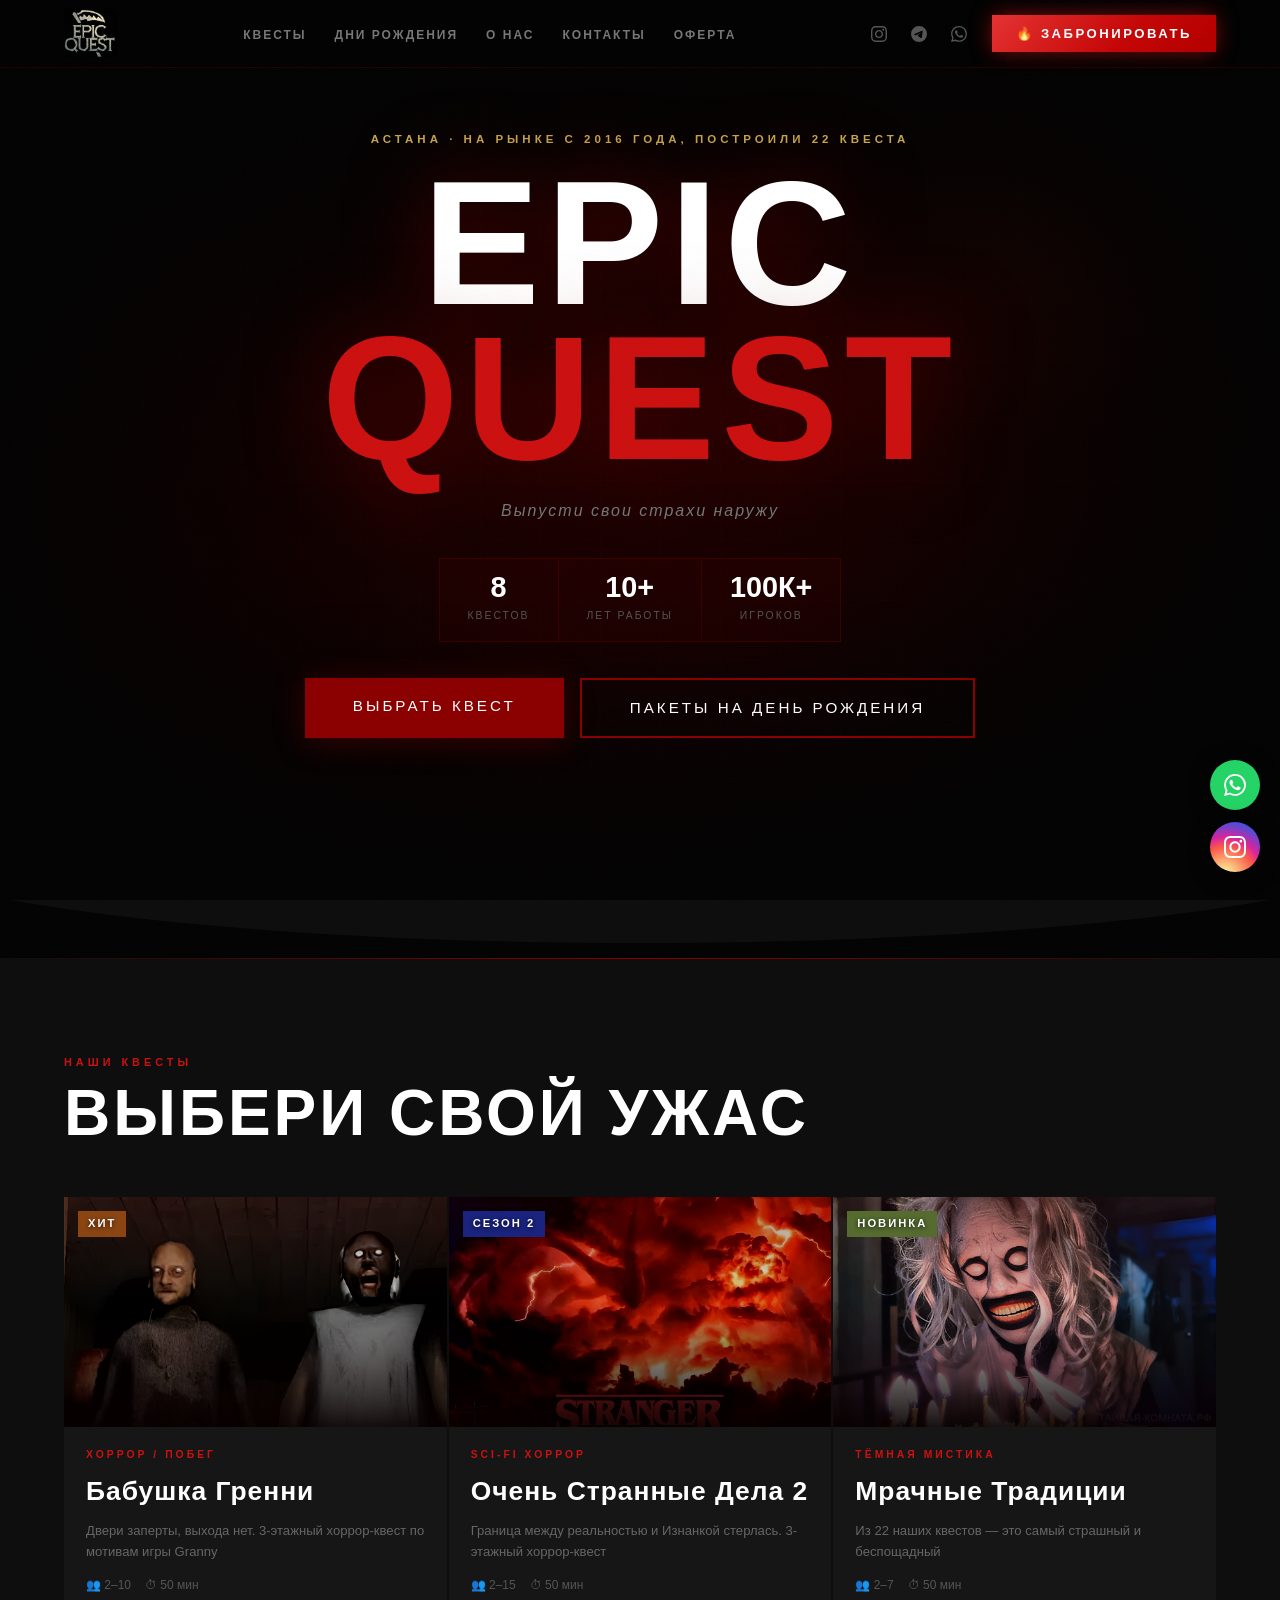
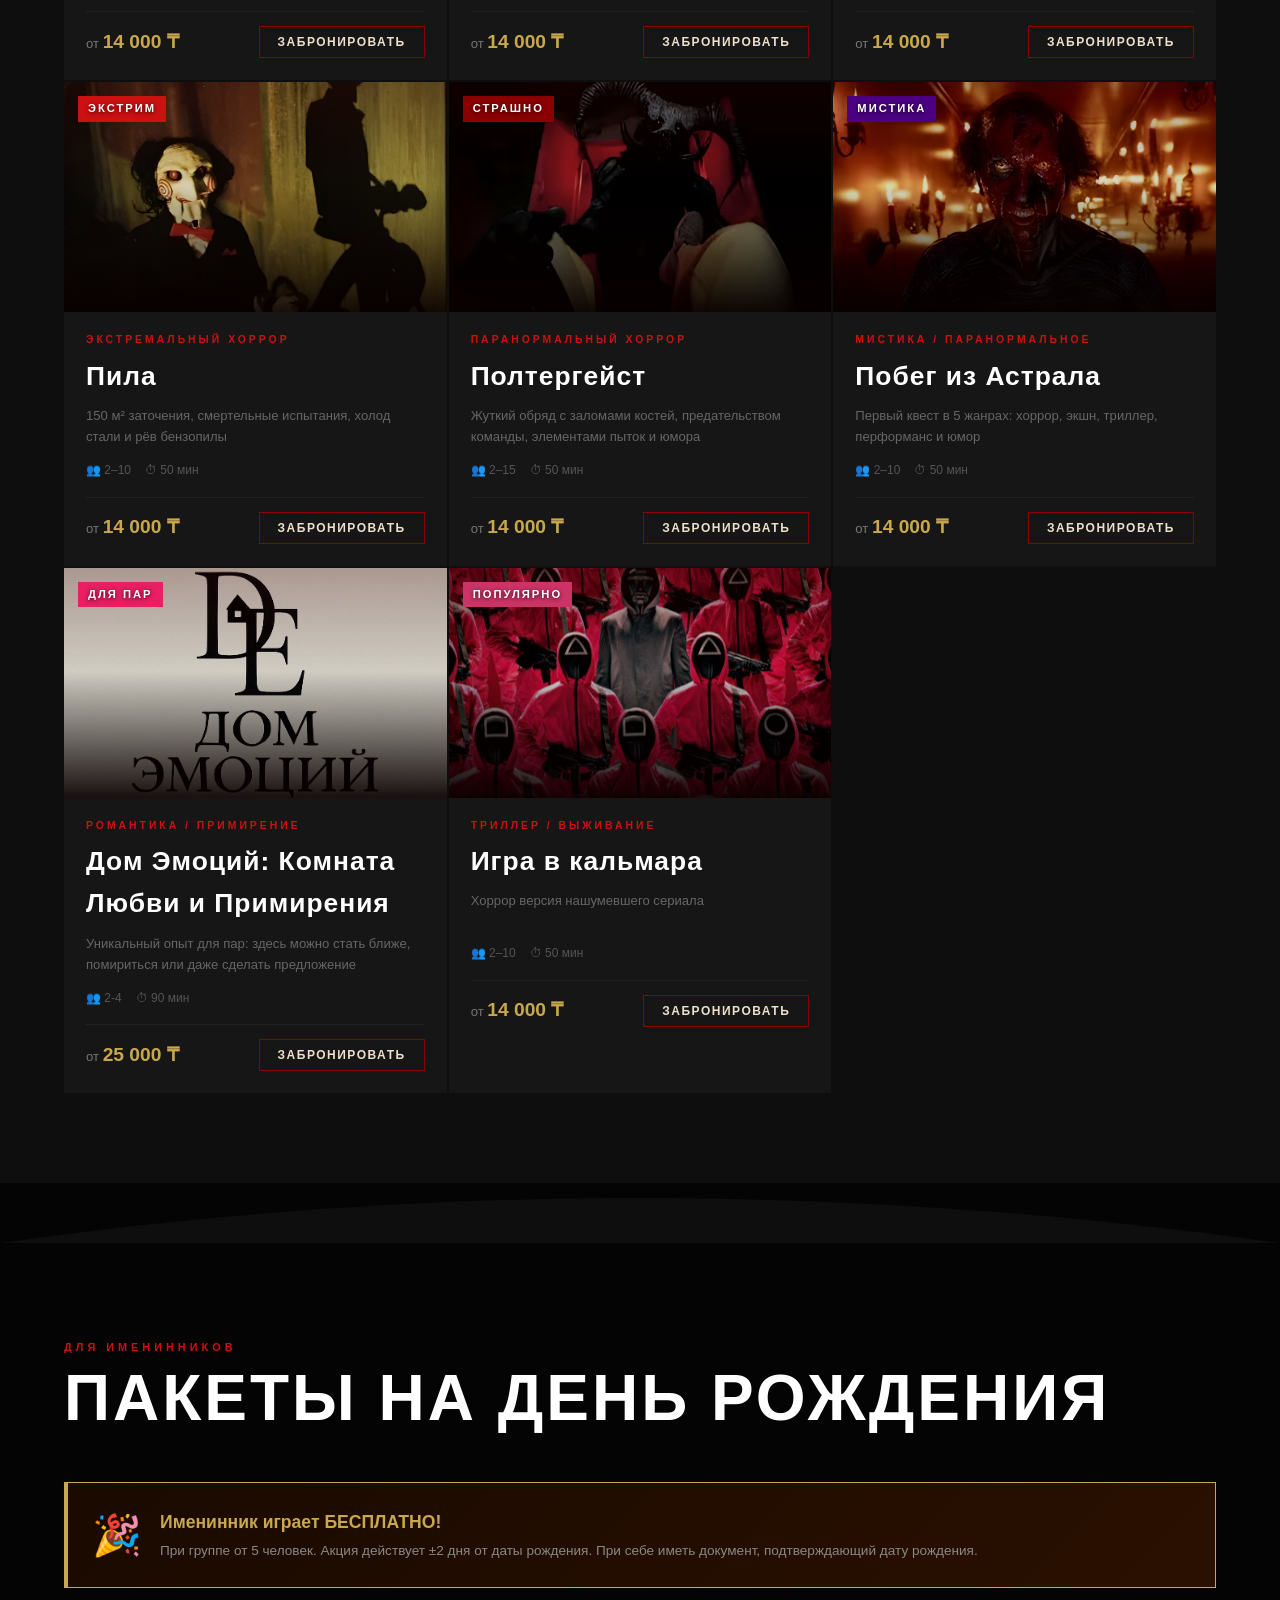
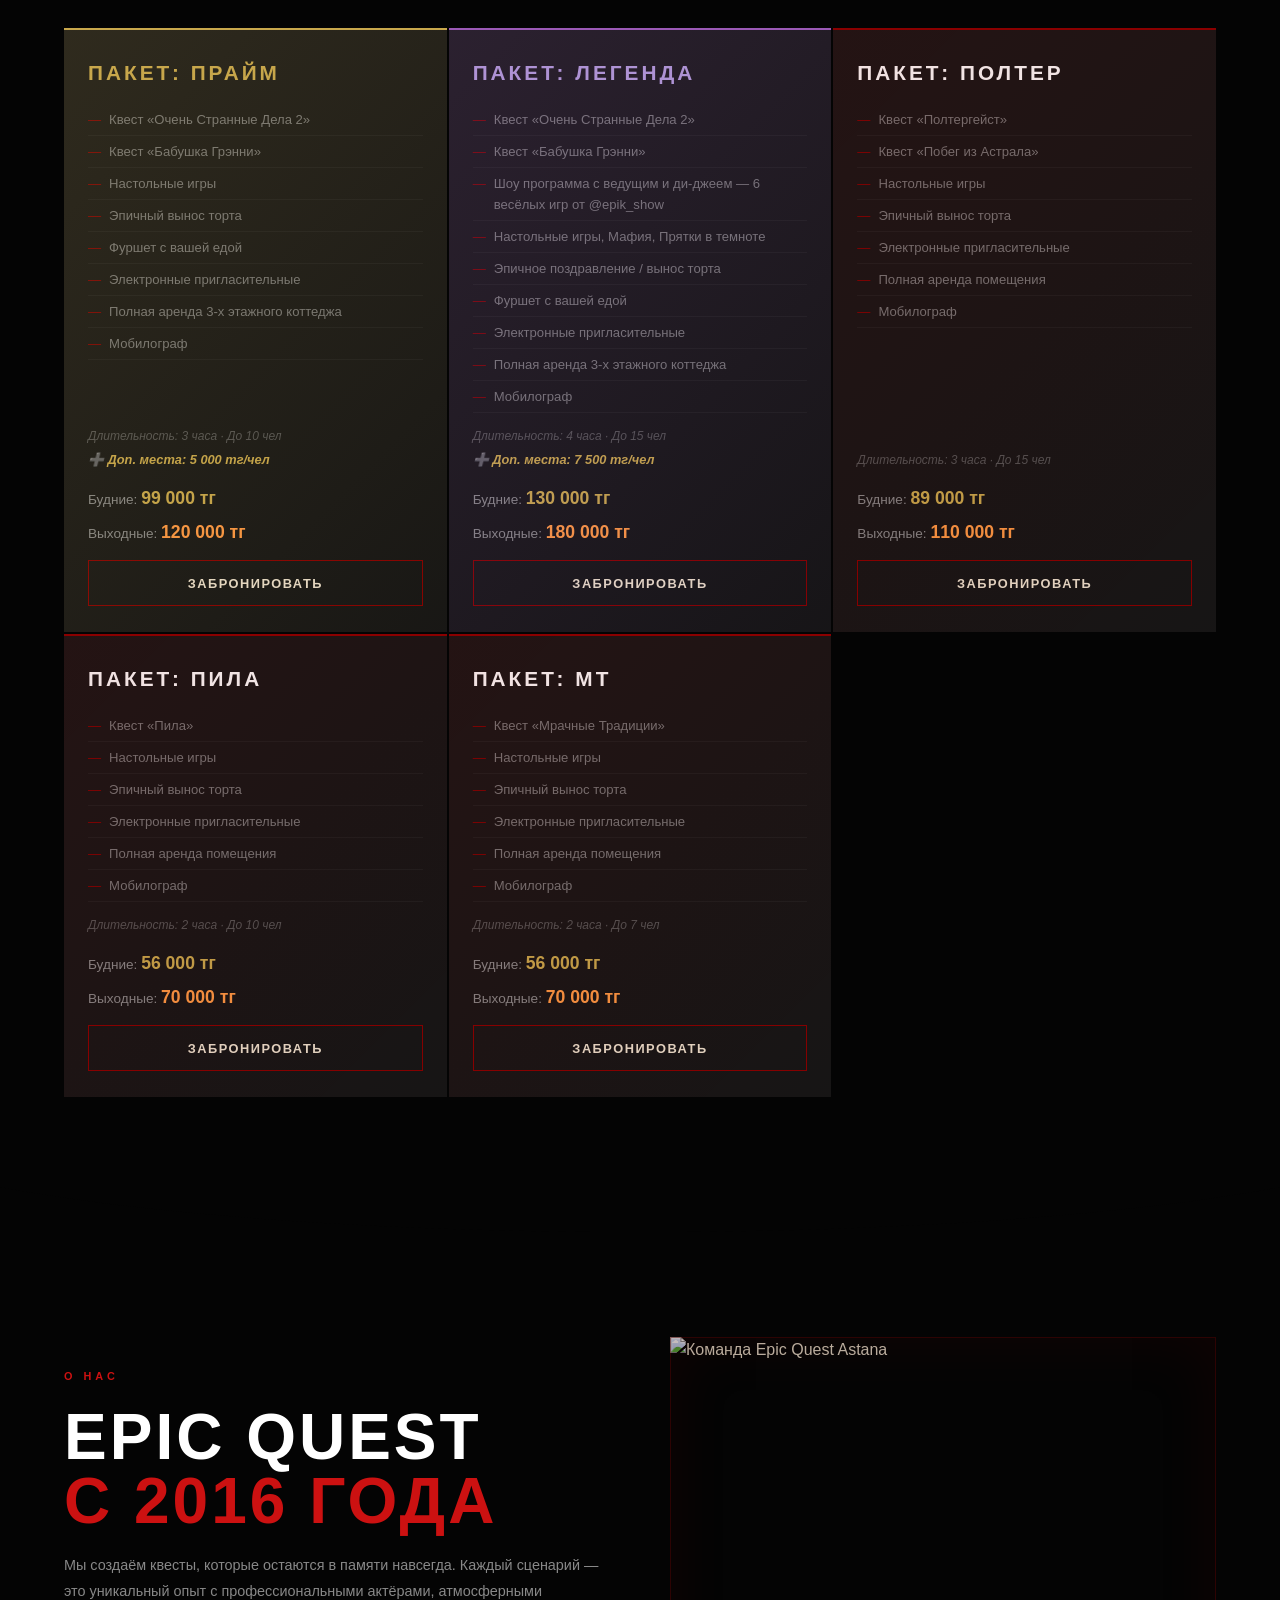
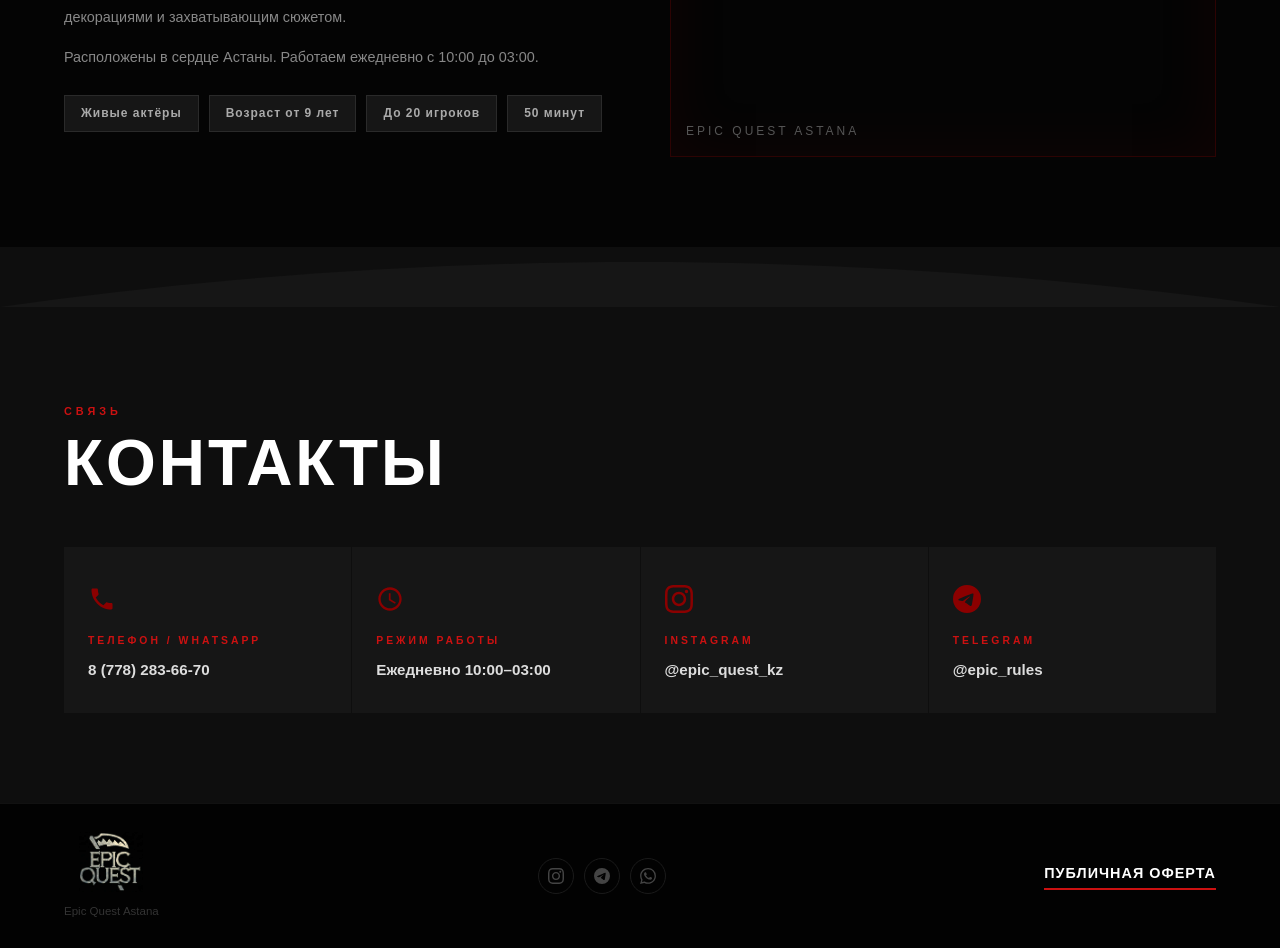
==== commit ab2aaefb: "Update index.html" ====
--- a/index.html
+++ b/index.html
@@ -339,7 +339,7 @@
     </div>
     <div class="hero-btns">
       <a href="#quests" class="btn-hero">Выбрать квест</a>
-      <a href="#packages" class="btn-hero btn-hero-secondary">Пакеты дня рождения</a>
+      <a href="#packages" class="btn-hero btn-hero-secondary">Пакеты на день рождения</a>
     </div>
   </div>
 </section>
@@ -572,7 +572,7 @@
 <footer role="contentinfo">
   <div class="footer-left">
     <img src="static/img/logo.webp" alt="Epic Quest Astana" class="logo-img" width="160" height="50" />
-    <p>© 2016–2026 Epic Quest Astana</p>
+    <p>Epic Quest Astana</p>
   </div>
   <div class="footer-socials" aria-label="Социальные сети">
     <a href="https://www.instagram.com/epic_quest_kz" target="_blank" rel="noopener" aria-label="Instagram"><svg viewBox="0 0 24 24" aria-hidden="true"><path d="M12 2.163c3.204 0 3.584.012 4.85.07 3.252.148 4.771 1.691 4.919 4.919.058 1.265.069 1.645.069 4.849 0 3.205-.012 3.584-.069 4.849-.149 3.225-1.664 4.771-4.919 4.919-1.266.058-1.644.07-4.85.07-3.204 0-3.584-.012-4.849-.07-3.26-.149-4.771-1.699-4.919-4.92-.058-1.265-.07-1.644-.07-4.849 0-3.204.013-3.583.07-4.849.149-3.227 1.664-4.771 4.919-4.919 1.266-.057 1.645-.069 4.849-.069zm0-2.163c-3.259 0-3.667.014-4.947.072-4.358.2-6.78 2.618-6.98 6.98-.059 1.281-.073 1.689-.073 4.948 0 3.259.014 3.668.072 4.948.2 4.358 2.618 6.78 6.98 6.98 1.281.058 1.689.072 4.948.072 3.259 0 3.668-.014 4.948-.072 4.354-.2 6.782-2.618 6.979-6.98.059-1.28.073-1.689.073-4.948 0-3.259-.014-3.667-.072-4.947-.196-4.354-2.617-6.78-6.979-6.98-1.281-.059-1.69-.073-4.949-.073zm0 5.838c-3.403 0-6.162 2.759-6.162 6.162s2.759 6.163 6.162 6.163 6.162-2.759 6.162-6.163c0-3.403-2.759-6.162-6.162-6.162zm0 10.162c-2.209 0-4-1.79-4-4 0-2.209 1.791-4 4-4s4 1.791 4 4c0 2.21-1.791 4-4 4zm6.406-11.845c-.796 0-1.441.645-1.441 1.44s.645 1.44 1.441 1.44c.795 0 1.439-.645 1.439-1.44s-.644-1.44-1.439-1.44z"/></svg></a>
@@ -768,4 +768,4 @@
 if (heroStats) statsObserver.observe(heroStats);
 </script>
 </body>
-</html>+</html>
--- a/static/css/main.css
+++ b/static/css/main.css
@@ -0,0 +1,1005 @@
+/* ═══════════════════════════════════════════════════════
+   main.css — Epic Quest Astana (ОБНОВЛЁННАЯ ВЕРСИЯ)
+═══════════════════════════════════════════════════════ */
+
+@import url('https://fonts.googleapis.com/css2?family=Oswald:wght@300;400;500;600;700&family=Raleway:ital,wght@0,300;0,400;0,600;0,700;1,300&display=swap');
+
+/* ── VARIABLES ── */
+:root {
+  --blood:    #8B0000;
+  --blood2:   #cc1111;
+  --ember:    #ff4500;
+  --gold:     #c9a84c;
+  --bone:     #ede0cc;
+  --ash:      #888;
+  --void:     #040404;
+  --d1:       #0e0e0e;
+  --d2:       #161616;
+  --d3:       #202020;
+  --d4:       #2c2c2c;
+}
+
+/* ── RESET ── */
+*, *::before, *::after { margin: 0; padding: 0; box-sizing: border-box; }
+html { scroll-behavior: smooth; }
+body {
+  background: var(--void);
+  color: var(--bone);
+  font-family: 'Raleway', sans-serif;
+  overflow-x: hidden;
+  line-height: 1.6;
+}
+a { text-decoration: none; color: inherit; }
+img { display: block; max-width: 100%; height: auto; }
+::-webkit-scrollbar { width: 3px; }
+::-webkit-scrollbar-track { background: var(--void); }
+::-webkit-scrollbar-thumb { background: var(--blood); }
+
+/* ── NOISE OVERLAY ── */
+body::after {
+  content: '';
+  position: fixed; inset: 0; z-index: 9000; pointer-events: none;
+  background-image: url("data:image/svg+xml,%3Csvg xmlns='http://www.w3.org/2000/svg'%3E%3Cfilter id='n'%3E%3CfeTurbulence type='fractalNoise' baseFrequency='0.85' numOctaves='4' stitchTiles='stitch'/%3E%3C/filter%3E%3Crect width='100%25' height='100%25' filter='url(%23n)' opacity='0.025'/%3E%3C/svg%3E");
+  opacity: .5;
+}
+
+/* ══════════════════════════════
+   NAV — ВСЕГДА ВИДЕН СВЕРХУ
+══════════════════════════════ */
+nav {
+  position: fixed;
+  top: 0; left: 0; right: 0;
+  z-index: 8500; /* выше всего контента */
+  height: 68px;
+  padding: 0 5%;
+  display: flex;
+  align-items: center;
+  justify-content: space-between;
+  /* Всегда тёмный фон — не исчезает при скролле */
+  background: rgba(4,4,4,.97);
+  border-bottom: 1px solid rgba(139,0,0,.25);
+  backdrop-filter: blur(12px);
+  -webkit-backdrop-filter: blur(12px);
+  transition: border-color .3s, box-shadow .3s;
+  /* Тень появляется при скролле через JS-класс .solid */
+}
+nav.solid {
+  background: rgba(4,4,4,.99);
+  box-shadow: 0 2px 24px rgba(0,0,0,.6);
+  border-bottom-color: rgba(139,0,0,.4);
+}
+
+.logo { display: flex; align-items: center; gap: 10px; }
+.logo-img {
+  height: 50px;
+  width: auto;
+  max-width: 160px;
+  object-fit: contain;
+  filter: brightness(1.5);
+}
+.footer-left .logo-img { height: 60px; }
+
+.nav-links { display: flex; gap: 28px; list-style: none; }
+.nav-links a {
+  color: #777; font-size: .75rem; font-weight: 600;
+  letter-spacing: 2px; text-transform: uppercase;
+  transition: color .2s; position: relative;
+}
+.nav-links a::after {
+  content: ''; position: absolute; bottom: -3px; left: 0; right: 0;
+  height: 1px; background: var(--blood2);
+  transform: scaleX(0); transition: transform .25s;
+}
+.nav-links a:hover { color: #fff; }
+.nav-links a:hover::after { transform: scaleX(1); }
+
+.nav-right { display: flex; align-items: center; gap: 16px; }
+
+.nav-socials { display: flex; gap: 6px; }
+.nav-socials a {
+  width: 34px; height: 34px; border-radius: 50%;
+  display: flex; align-items: center; justify-content: center;
+  color: #555; transition: color .2s, background .2s;
+}
+.nav-socials a:hover { color: #fff; background: rgba(255,255,255,.07); }
+.nav-socials svg { width: 16px; height: 16px; fill: currentColor; }
+
+/* ── БУРГЕР-МЕНЮ ── */
+.burger {
+  display: none;
+  flex-direction: column;
+  justify-content: center;
+  gap: 5px;
+  width: 36px; height: 36px;
+  background: none;
+  border: none;
+  cursor: pointer;
+  padding: 4px;
+  z-index: 900;
+  flex-shrink: 0;
+}
+.burger__line {
+  display: block;
+  width: 100%; height: 2px;
+  background: #fff;
+  border-radius: 2px;
+  transition: transform .3s ease, opacity .3s ease;
+  transform-origin: center;
+}
+.burger.is-open .burger__line:nth-child(1) { transform: translateY(7px) rotate(45deg); }
+.burger.is-open .burger__line:nth-child(2) { opacity: 0; transform: scaleX(0); }
+.burger.is-open .burger__line:nth-child(3) { transform: translateY(-7px) rotate(-45deg); }
+
+.nav-mobile {
+  display: none;
+  position: fixed;
+  top: 68px; left: 0; right: 0;
+  background: rgba(4,4,4,.98);
+  border-bottom: 1px solid rgba(139,0,0,.3);
+  z-index: 8400;
+  padding: 0;
+  transform: translateY(-10px);
+  opacity: 0;
+  transition: transform .3s ease, opacity .3s ease;
+  pointer-events: none;
+}
+.nav-mobile.is-open {
+  transform: translateY(0);
+  opacity: 1;
+  pointer-events: all;
+}
+.nav-mobile__list {
+  list-style: none;
+  padding: 12px 0;
+}
+.nav-mobile__list li {
+  border-bottom: 1px solid rgba(255,255,255,.04);
+}
+.nav-mobile__list li:last-child { border-bottom: none; }
+.nav-mobile__list a {
+  display: block;
+  padding: 16px 5%;
+  font-size: .85rem;
+  font-weight: 600;
+  letter-spacing: 2px;
+  text-transform: uppercase;
+  color: #777;
+  transition: color .2s, background .2s;
+}
+.nav-mobile__list a:hover,
+.nav-mobile__list a:active {
+  color: #fff;
+  background: rgba(139,0,0,.08);
+}
+.nav-mobile__socials {
+  display: flex;
+  gap: 12px;
+  padding: 16px 5%;
+  border-top: 1px solid rgba(255,255,255,.04);
+}
+.nav-mobile__socials a {
+  width: 40px; height: 40px;
+  border-radius: 50%;
+  display: flex; align-items: center; justify-content: center;
+  color: #555; border: 1px solid #1a1a1a;
+  transition: color .2s, border-color .2s;
+}
+.nav-mobile__socials a:hover { color: #fff; border-color: #444; }
+.nav-mobile__socials svg { width: 18px; height: 18px; fill: currentColor; }
+
+/* ══════════════════════════════
+   HERO
+══════════════════════════════ */
+.hero {
+  position: relative; min-height: 100vh;
+  display: flex; align-items: center; justify-content: center;
+  overflow: hidden;
+}
+
+.hero-bg {
+  position: absolute; inset: 0; z-index: 0;
+}
+.hero-glow {
+  position: absolute; inset: 0;
+  background:
+    radial-gradient(ellipse 80% 60% at 50% 55%, rgba(100,0,0,.22) 0%, transparent 65%),
+    radial-gradient(ellipse 30% 40% at 80% 30%, rgba(255,69,0,.05) 0%, transparent 50%),
+    linear-gradient(160deg, #040404 0%, #0b0000 50%, #040404 100%);
+}
+.hero-grid {
+  position: absolute; inset: 0;
+  background-image:
+    linear-gradient(rgba(139,0,0,.04) 1px, transparent 1px),
+    linear-gradient(90deg, rgba(139,0,0,.04) 1px, transparent 1px);
+  background-size: 60px 60px;
+}
+.hero-grid::after {
+  content: '';
+  position: absolute; inset: 0;
+  background: radial-gradient(ellipse at center, transparent 30%, var(--void) 80%);
+}
+
+.hero-content {
+  position: relative; z-index: 2;
+  text-align: center; padding: 0 20px;
+  animation: fadeUp .9s ease both;
+}
+
+.hero-tag {
+  font-size: .72rem; font-weight: 600; letter-spacing: 4px;
+  text-transform: uppercase; color: var(--gold);
+  margin-bottom: 18px;
+}
+
+.hero-title {
+  font-family: 'Oswald', sans-serif;
+  font-size: clamp(5rem, 14vw, 11rem);
+  font-weight: 700; line-height: .88; letter-spacing: 6px;
+  color: #fff;
+  text-shadow: 0 0 80px rgba(139,0,0,.5);
+}
+.hero-title-red { color: var(--blood2); display: block; }
+
+.hero-sub {
+  font-size: 1rem; color: #777; font-weight: 300; font-style: italic;
+  letter-spacing: 2px; margin: 22px 0 34px;
+}
+
+.hero-stats {
+  display: inline-flex; align-items: center; gap: 0;
+  border: 1px solid rgba(139,0,0,.3);
+  margin-bottom: 36px; overflow: hidden;
+}
+.hero-stat {
+  padding: 14px 28px; text-align: center;
+  background: rgba(139,0,0,.07);
+}
+.hero-stat span {
+  display: block; font-family: 'Oswald', sans-serif;
+  font-size: 1.8rem; font-weight: 700; color: #fff; line-height: 1;
+}
+.hero-stat small {
+  font-size: .65rem; letter-spacing: 2px; text-transform: uppercase; color: #555;
+}
+.hero-stat-divider { width: 1px; background: rgba(139,0,0,.3); align-self: stretch; }
+
+.hero-btns {
+  display: flex;
+  gap: 16px;
+  justify-content: center;
+  flex-wrap: wrap;
+  margin-bottom: 32px;
+}
+
+.btn-hero {
+  display: inline-block; background: var(--blood); color: #fff;
+  font-family: 'Oswald', sans-serif; font-size: .95rem; font-weight: 500;
+  letter-spacing: 3px; text-transform: uppercase;
+  padding: 16px 48px;
+  transition: background .2s, transform .2s, box-shadow .2s;
+  box-shadow: 0 4px 30px rgba(139,0,0,.35);
+  white-space: nowrap;
+}
+.btn-hero:hover {
+  background: var(--blood2);
+  transform: translateY(-2px);
+  box-shadow: 0 8px 40px rgba(204,17,17,.45);
+}
+
+.btn-hero-secondary {
+  background: transparent;
+  border: 2px solid var(--blood);
+  box-shadow: none;
+}
+.btn-hero-secondary:hover {
+  background: var(--blood);
+  box-shadow: 0 4px 30px rgba(139,0,0,.35);
+}
+
+.hero-scroll-hint {
+  position: absolute; bottom: 28px; left: 50%;
+  transform: translateX(-50%);
+  display: flex; flex-direction: column; align-items: center; gap: 8px;
+  color: #333; font-size: .65rem; letter-spacing: 3px;
+  animation: scrollBounce 2s ease-in-out infinite;
+}
+.hero-scroll-line {
+  width: 1px; height: 45px;
+  background: linear-gradient(to bottom, #444, transparent);
+}
+
+/* ══════════════════════════════
+   QUESTS SECTION
+══════════════════════════════ */
+.section-quests {
+  padding: 90px 5%;
+  background: var(--d1);
+  position: relative;
+}
+.section-quests::before {
+  content: '';
+  position: absolute; top: 0; left: 0; right: 0; height: 1px;
+  background: linear-gradient(90deg, transparent, var(--blood), transparent);
+}
+
+.section-header { margin-bottom: 52px; }
+.section-tag {
+  display: inline-block;
+  font-size: .68rem; font-weight: 700; letter-spacing: 4px;
+  text-transform: uppercase; color: var(--blood2);
+  margin-bottom: 10px;
+}
+.section-title {
+  font-family: 'Oswald', sans-serif;
+  font-size: clamp(2.4rem, 5vw, 4rem);
+  font-weight: 700; letter-spacing: 3px; line-height: 1;
+  color: #fff;
+}
+
+/* Grid */
+.quests-grid {
+  display: grid;
+  grid-template-columns: repeat(auto-fill, minmax(340px, 1fr));
+  gap: 2px;
+}
+
+/* Card */
+.quest-card {
+  background: var(--d2); cursor: pointer;
+  transition: transform .35s, box-shadow .35s;
+  position: relative; overflow: hidden;
+}
+.quest-card:hover {
+  transform: translateY(-6px);
+  box-shadow: 0 20px 60px rgba(0,0,0,.7), 0 0 0 1px rgba(139,0,0,.4);
+  z-index: 2;
+}
+
+.qcard-img {
+  position: relative; height: 230px; overflow: hidden;
+}
+.qcard-img img {
+  width: 100%; height: 100%; object-fit: cover;
+  transition: transform .6s ease, filter .4s ease;
+  filter: brightness(.82) saturate(1.05) contrast(1.08);
+  image-rendering: -webkit-optimize-contrast;
+  image-rendering: crisp-edges;
+}
+.quest-card:hover .qcard-img img {
+  transform: scale(1.07);
+  filter: brightness(.95) saturate(1.2) contrast(1.1);
+}
+.qcard-overlay {
+  position: absolute; inset: 0;
+  background:
+    linear-gradient(to top,  rgba(8,0,0,.92)  0%, transparent 55%),
+    linear-gradient(to bottom, rgba(60,0,0,.25) 0%, transparent 45%);
+}
+.qcard-tag {
+  position: absolute; top: 14px; left: 14px;
+  font-family: 'Oswald', sans-serif; font-size: .7rem;
+  font-weight: 600; letter-spacing: 2px; color: #fff;
+  padding: 4px 10px;
+  text-shadow: 0 1px 4px rgba(0,0,0,.8);
+  backdrop-filter: blur(2px);
+  -webkit-backdrop-filter: blur(2px);
+}
+.qcard-diff {
+  position: absolute; bottom: 12px; right: 14px;
+  font-size: .75rem; color: var(--gold); letter-spacing: 2px;
+  text-shadow: 0 1px 6px rgba(0,0,0,.9);
+}
+
+.qcard-body { padding: 20px 22px 22px; }
+.qcard-genre {
+  font-size: .65rem; font-weight: 700; letter-spacing: 3px;
+  text-transform: uppercase; color: var(--blood2); margin-bottom: 6px;
+}
+.qcard-name {
+  font-family: 'Oswald', sans-serif; font-size: 1.65rem;
+  font-weight: 600; letter-spacing: 1px; color: #fff; margin-bottom: 8px;
+}
+.qcard-desc {
+  font-size: .82rem; color: #666; line-height: 1.6; margin-bottom: 14px; min-height: 40px;
+}
+.qcard-meta {
+  display: flex; gap: 14px; flex-wrap: wrap;
+  font-size: .75rem; color: #555; margin-bottom: 16px;
+}
+.qcard-meta .qcard-meta-item:nth-child(3) { display: none; }
+.qcard-footer {
+  display: flex; align-items: center; justify-content: space-between;
+  border-top: 1px solid #222; padding-top: 14px;
+}
+.qcard-price { font-size: .82rem; color: #777; }
+.qcard-price strong { font-family: 'Oswald', sans-serif; font-size: 1.2rem; color: var(--gold); }
+
+.btn-card-book {
+  background: transparent; border: 1px solid var(--blood);
+  color: var(--bone); cursor: pointer;
+  font-family: 'Raleway', sans-serif; font-size: .75rem; font-weight: 600;
+  letter-spacing: 1.5px; text-transform: uppercase; padding: 8px 18px;
+  transition: background .2s, color .2s;
+}
+.btn-card-book:hover { background: var(--blood); color: #fff; }
+
+/* ══════════════════════════════
+   ABOUT / CONTACTS / PACKAGES
+══════════════════════════════ */
+.section-about { padding: 90px 5%; background: var(--void); }
+.about-inner {
+  display: grid; grid-template-columns: 1fr 1fr; gap: 60px; align-items: center;
+}
+.about-text p { color: #888; font-size: .9rem; line-height: 1.8; }
+.about-text .section-title { margin: 10px 0 20px; }
+.about-badges { display: flex; flex-wrap: wrap; gap: 10px; margin-top: 24px; }
+.about-badge {
+  background: var(--d2); border: 1px solid #2a2a2a;
+  font-size: .75rem; font-weight: 600; letter-spacing: 1px;
+  padding: 8px 16px; color: #aaa;
+}
+.about-img-box {
+  position: relative; height: 420px; overflow: hidden;
+}
+.about-img-box img {
+  width: 100%; height: 100%; object-fit: cover;
+  filter: brightness(.78) saturate(.95) contrast(1.05);
+}
+.about-img-box::before {
+  content: ''; position: absolute; inset: 0; z-index: 1;
+  border: 1px solid rgba(139,0,0,.3);
+  box-shadow: inset 0 0 60px rgba(139,0,0,.1);
+}
+.about-img-label {
+  position: absolute; bottom: 16px; left: 16px; z-index: 2;
+  font-family: 'Oswald', sans-serif; font-size: .75rem;
+  letter-spacing: 3px; color: #555; text-transform: uppercase;
+}
+
+.section-contacts { padding: 90px 5%; background: var(--d1); }
+.contacts-grid {
+  display: grid; grid-template-columns: repeat(auto-fit, minmax(220px, 1fr));
+  gap: 1px; margin-top: 10px;
+}
+.contact-card {
+  background: var(--d2); padding: 30px 24px;
+  border-top: 2px solid transparent;
+  transition: border-color .25s, background .25s;
+}
+.contact-card:hover { border-color: var(--blood); background: var(--d3); }
+.contact-icon {
+  width: 40px; height: 40px; margin-bottom: 14px;
+  color: var(--blood); display: flex; align-items: center;
+}
+.contact-icon svg { width: 28px; height: 28px; fill: currentColor; }
+.contact-label {
+  font-size: .65rem; font-weight: 700; letter-spacing: 3px;
+  text-transform: uppercase; color: var(--blood2); margin-bottom: 8px;
+}
+.contact-val { font-size: .95rem; font-weight: 600; color: #ddd; }
+a.contact-val:hover { color: var(--gold); }
+
+.section-packages { padding: 90px 5%; background: var(--void); }
+.promo-banner {
+  display: flex; align-items: center; gap: 18px;
+  background: linear-gradient(135deg, #1a0a00, #2a1000);
+  border: 1px solid var(--gold); border-left: 4px solid var(--gold);
+  padding: 20px 24px; margin-bottom: 40px;
+}
+.promo-icon { font-size: 2.5rem; flex-shrink: 0; }
+.promo-banner strong { font-size: 1.1rem; color: var(--gold); display: block; margin-bottom: 4px; }
+.promo-banner p { font-size: .85rem; color: #888; }
+.packages-grid {
+  display: grid;
+  grid-template-columns: repeat(auto-fill, minmax(300px, 1fr));
+  gap: 2px;
+}
+.pkg-card {
+  background: var(--d2); padding: 26px 24px;
+  border-top: 2px solid var(--blood);
+  display: flex; flex-direction: column; gap: 14px;
+}
+.pkg-card-gold { border-top-color: var(--gold); }
+.pkg-card-legend { border-top-color: #9b59b6; }
+.pkg-header {
+  font-family: 'Oswald', sans-serif; font-size: 1.3rem;
+  font-weight: 700; letter-spacing: 3px; color: #fff;
+}
+.pkg-card-gold .pkg-header { color: var(--gold); }
+.pkg-card-legend .pkg-header { color: #b39ddb; }
+.pkg-list { list-style: none; flex: 1; }
+.pkg-list li {
+  font-size: .82rem; color: #777; padding: 5px 0;
+  border-bottom: 1px solid rgba(255,255,255,.04);
+  display: flex; align-items: flex-start; gap: 8px;
+}
+.pkg-list li::before { content: '—'; color: var(--blood); flex-shrink: 0; }
+.pkg-meta { font-size: .75rem; color: #555; font-style: italic; }
+.pkg-prices { display: flex; flex-direction: column; gap: 6px; }
+.pkg-price-row { font-size: .85rem; color: #888; }
+.pkg-price-row strong { font-family: 'Oswald', sans-serif; font-size: 1.1rem; color: var(--gold); }
+.pkg-weekend strong { color: #ff9944; }
+.btn-pkg {
+  background: transparent; border: 1px solid var(--blood); color: var(--bone);
+  cursor: pointer; font-family: 'Raleway', sans-serif;
+  font-size: .8rem; font-weight: 600; letter-spacing: 1.5px;
+  text-transform: uppercase; padding: 10px;
+  transition: background .2s, color .2s; margin-top: auto;
+  min-height: 46px;
+}
+.btn-pkg:hover { background: var(--blood); color: #fff; }
+
+/* ══════════════════════════════
+   FOOTER
+══════════════════════════════ */
+footer {
+  background: #020202; padding: 28px 5%;
+  display: flex; align-items: center; justify-content: space-between;
+  flex-wrap: wrap; gap: 16px;
+  border-top: 1px solid #111;
+}
+.footer-left { display: flex; flex-direction: column; gap: 6px; }
+.footer-left p { font-size: .72rem; color: #333; margin-top: 4px; }
+.footer-socials { display: flex; gap: 10px; }
+.footer-socials a {
+  width: 36px; height: 36px; border-radius: 50%;
+  display: flex; align-items: center; justify-content: center;
+  color: #444; border: 1px solid #1a1a1a;
+  transition: color .2s, border-color .2s;
+}
+.footer-socials a:hover { color: #fff; border-color: #444; }
+.footer-socials svg { width: 16px; height: 16px; fill: currentColor; }
+.footer-right { display: flex; flex-direction: column; gap: 6px; align-items: flex-end; }
+.footer-right a {
+  font-size: .9rem; font-weight: 700; color: #fff;
+  letter-spacing: 1px; text-transform: uppercase;
+  border-bottom: 2px solid var(--blood2); padding-bottom: 3px;
+  transition: color .2s, border-color .2s;
+}
+.footer-right a:hover { color: var(--blood2); }
+.footer-right span { font-size: .75rem; color: #333; }
+
+/* ══════════════════════════════
+   MODAL
+══════════════════════════════ */
+.modal-overlay {
+  display: none; position: fixed; inset: 0; z-index: 2000;
+  background: rgba(0,0,0,.88);
+  align-items: center; justify-content: center; padding: 16px;
+}
+.modal-overlay.active { display: flex; }
+.modal {
+  background: var(--d2); width: 100%; max-width: 540px;
+  max-height: 92vh; overflow-y: auto;
+  border: 1px solid #2a2a2a;
+  border-top: 2px solid var(--blood);
+  animation: modalIn .3s ease;
+}
+.modal::-webkit-scrollbar { width: 3px; }
+.modal::-webkit-scrollbar-thumb { background: var(--blood); }
+.modal-header {
+  padding: 22px 24px 16px;
+  display: flex; align-items: flex-start; justify-content: space-between;
+  border-bottom: 1px solid #222;
+}
+.modal-tag {
+  font-size: .65rem; font-weight: 700; letter-spacing: 3px;
+  text-transform: uppercase; color: var(--blood2); margin-bottom: 5px;
+}
+.modal-quest-name {
+  font-family: 'Oswald', sans-serif; font-size: 1.7rem;
+  font-weight: 600; letter-spacing: 1px; color: #fff;
+}
+.modal-close {
+  background: none; border: none; cursor: pointer;
+  color: #444; width: 32px; height: 32px;
+  display: flex; align-items: center; justify-content: center;
+  transition: color .2s; flex-shrink: 0;
+}
+.modal-close:hover { color: #fff; }
+.modal-close svg { width: 20px; height: 20px; fill: currentColor; }
+.modal-body { padding: 22px 24px 28px; }
+.price-table {
+  background: var(--d3); padding: 16px 18px; margin-bottom: 22px;
+  border-left: 3px solid var(--blood);
+}
+.price-table-title {
+  font-size: .72rem; font-weight: 700; letter-spacing: 2px;
+  text-transform: uppercase; color: var(--blood2); margin-bottom: 10px;
+}
+.price-rows { display: flex; flex-direction: column; gap: 6px; }
+.price-row {
+  display: flex; justify-content: space-between; align-items: center;
+  font-size: .82rem; color: #888; padding-bottom: 6px;
+  border-bottom: 1px solid rgba(255,255,255,.04);
+}
+.price-row:last-child { border-bottom: none; padding-bottom: 0; }
+.price-val { font-weight: 700; color: var(--gold); font-family: 'Oswald', sans-serif; font-size: .9rem; }
+.price-row-note { color: #666; font-style: italic; }
+.price-calc {
+  margin-top: 12px; padding: 10px 12px;
+  background: rgba(0,0,0,.3); font-size: .82rem; color: #555;
+  border: 1px dashed #2a2a2a;
+}
+.price-calc-active { color: var(--gold); border-color: rgba(201,168,76,.3); }
+.form-row-2 { display: grid; grid-template-columns: 1fr 1fr; gap: 14px; }
+.fgroup { margin-bottom: 14px; }
+.flabel {
+  display: block; font-size: .68rem; font-weight: 700;
+  letter-spacing: 2px; text-transform: uppercase; color: #555; margin-bottom: 7px;
+}
+.finput {
+  width: 100%;
+  background: #222;
+  border: 1px solid #444;
+  color: #fff;
+  font-family: 'Raleway', sans-serif;
+  font-size: 16px; padding: 11px 13px;
+  outline: none; transition: border-color .2s, box-shadow .2s;
+  appearance: none; -webkit-appearance: none;
+}
+.finput:focus {
+  border-color: #ff0000;
+  box-shadow: 0 0 5px rgba(255,0,0,.5);
+}
+.finput option { background: #111; }
+.form-note {
+  font-size: .72rem; color: #444; margin-bottom: 16px; line-height: 1.6;
+}
+.form-note a { color: var(--blood2); }
+.form-note a:hover { text-decoration: underline; }
+.form-checkbox-wrapper {
+  display: flex; align-items: flex-start; gap: 10px;
+  cursor: pointer; margin: 15px 0;
+}
+.form-checkbox-wrapper input {
+  margin-top: 3px;
+  accent-color: #ff0000;
+  cursor: pointer;
+  width: 18px; height: 18px; flex-shrink: 0;
+}
+.form-check {
+  display: flex; align-items: flex-start; gap: 10px;
+  cursor: pointer; margin: 15px 0; font-size: .82rem; color: #777;
+}
+.form-check input { accent-color: #ff0000; width: 18px; height: 18px; flex-shrink: 0; }
+.form-check a { color: var(--blood2); }
+.btn-whatsapp {
+  width: 100%; background: #1a7a3c; color: #fff; border: none; cursor: pointer;
+  font-family: 'Oswald', sans-serif; font-size: .95rem; font-weight: 500;
+  letter-spacing: 2px; text-transform: uppercase; padding: 15px;
+  display: flex; align-items: center; justify-content: center; gap: 10px;
+  transition: background .2s, transform .15s;
+  min-height: 52px;
+}
+.btn-whatsapp:hover { background: #22a350; transform: translateY(-1px); }
+.btn-whatsapp svg { width: 20px; height: 20px; fill: currentColor; }
+.btn-call {
+  display: flex; align-items: center; justify-content: center;
+  width: 100%; margin-top: 10px; padding: 13px;
+  border: 1px solid #333; color: #888;
+  font-family: 'Oswald', sans-serif; font-size: .88rem;
+  letter-spacing: 1.5px; text-align: center;
+  transition: border-color .2s, color .2s;
+  min-height: 46px;
+}
+.btn-call:hover { border-color: #666; color: #fff; }
+
+/* ══════════════════════════════
+   QUEST PAGE
+══════════════════════════════ */
+.qpage-hero {
+  position: relative; height: 75vh; min-height: 500px;
+  background-size: cover; background-position: center;
+  display: flex; align-items: flex-end;
+  margin-top: 68px;
+  filter: contrast(1.12) saturate(1.1);
+  image-rendering: -webkit-optimize-contrast;
+  image-rendering: crisp-edges;
+}
+.qpage-hero-overlay {
+  position: absolute; inset: 0;
+  background: linear-gradient(
+    to top,
+    rgba(4,4,4,1.0)   0%,
+    rgba(4,4,4,.50)   40%,
+    rgba(4,4,4,.10)  100%
+  );
+  filter: contrast(0.89) saturate(0.91);
+}
+.qpage-hero-content {
+  position: relative; z-index: 2; padding: 0 5% 50px;
+  filter: contrast(0.89) saturate(0.91);
+}
+.qpage-tag {
+  display: inline-block; font-family: 'Oswald', sans-serif; font-size: .7rem;
+  font-weight: 600; letter-spacing: 2px; color: #fff;
+  padding: 4px 12px; margin-bottom: 14px;
+}
+.qpage-title {
+  font-family: 'Oswald', sans-serif;
+  font-size: clamp(2.8rem, 7vw, 5.5rem);
+  font-weight: 700; letter-spacing: 3px; color: #fff;
+  text-shadow: 0 2px 20px rgba(0,0,0,.8);
+  margin-bottom: 10px;
+}
+.qpage-genre { font-size: .78rem; color: var(--blood2); letter-spacing: 3px; font-weight: 600; text-transform: uppercase; margin-bottom: 16px; }
+.qpage-meta { display: flex; gap: 20px; flex-wrap: wrap; font-size: .82rem; color: #888; margin-bottom: 22px; }
+.qpage-hero-btns { display: flex; gap: 14px; flex-wrap: wrap; }
+.btn-hero-book {
+  background: var(--blood); color: #fff; border: none; cursor: pointer;
+  font-family: 'Oswald', sans-serif; font-size: .9rem; font-weight: 500;
+  letter-spacing: 2px; padding: 13px 32px;
+  transition: background .2s;
+}
+.btn-hero-book:hover { background: var(--blood2); }
+.btn-hero-map {
+  background: transparent; border: 1px solid #333; color: #aaa;
+  font-family: 'Oswald', sans-serif; font-size: .9rem;
+  letter-spacing: 2px; padding: 13px 24px;
+  transition: border-color .2s, color .2s;
+}
+.btn-hero-map:hover { border-color: #666; color: #fff; }
+.qpage-body {
+  display: grid; grid-template-columns: 1fr 340px; gap: 40px;
+  padding: 50px 5% 80px; align-items: start;
+}
+.qpage-section { margin-bottom: 44px; }
+.qpage-section h2 {
+  font-family: 'Oswald', sans-serif; font-size: 1.5rem;
+  letter-spacing: 2px; color: #fff; margin-bottom: 18px;
+  padding-bottom: 10px; border-bottom: 1px solid #1e1e1e;
+}
+.qpage-desc { font-size: .9rem; color: #888; line-height: 1.9; }
+.qpage-desc p { margin-bottom: 12px; }
+.levels-list { display: flex; flex-direction: column; gap: 12px; }
+.level-item {
+  display: flex; gap: 16px; align-items: flex-start;
+  background: var(--d2); padding: 16px 18px;
+  border-left: 3px solid var(--blood);
+}
+.level-num {
+  font-family: 'Oswald', sans-serif; font-size: 1.8rem;
+  font-weight: 700; color: rgba(139,0,0,.3); line-height: 1; flex-shrink: 0;
+}
+.level-info strong { display: block; color: #ddd; font-size: .9rem; margin-bottom: 4px; }
+.level-info p { font-size: .82rem; color: #666; }
+.qpage-address { background: var(--d2); padding: 20px; }
+.qpage-address p { font-size: .9rem; color: #888; margin-bottom: 14px; }
+.btn-2gis {
+  display: inline-block; background: #007a33; color: #fff;
+  font-size: .8rem; font-weight: 600; letter-spacing: 1.5px;
+  padding: 10px 20px; transition: background .2s;
+}
+.btn-2gis:hover { background: #009940; }
+.qpage-sidebar { position: sticky; top: 88px; }
+.sidebar-box {
+  background: var(--d2); padding: 22px;
+  border: 1px solid #1e1e1e; margin-bottom: 16px;
+}
+.sidebar-box h3 {
+  font-family: 'Oswald', sans-serif; font-size: 1rem;
+  letter-spacing: 2px; color: #fff; text-transform: uppercase;
+  margin-bottom: 14px; padding-bottom: 10px; border-bottom: 1px solid #222;
+}
+.rules-list { list-style: none; }
+.rules-list li {
+  font-size: .82rem; color: #777; padding: 6px 0;
+  border-bottom: 1px solid rgba(255,255,255,.04);
+  display: flex; align-items: center; gap: 8px;
+}
+.rules-list li::before { content: '!'; color: var(--blood); font-weight: 700; }
+.rules-list li:last-child { border-bottom: none; }
+.sidebar-price { border-top: 2px solid var(--gold); }
+.sp-row {
+  display: flex; justify-content: space-between; align-items: center;
+  padding: 8px 0; border-bottom: 1px solid rgba(255,255,255,.04);
+  font-size: .82rem; color: #777;
+}
+.sp-row:last-child { border-bottom: none; }
+.sp-row strong { font-family: 'Oswald', sans-serif; color: var(--gold); }
+.sp-note { color: #555; font-style: italic; }
+.btn-sidebar-book {
+  width: 100%; margin-top: 16px; background: var(--blood); color: #fff; border: none; cursor: pointer;
+  font-family: 'Oswald', sans-serif; font-size: .9rem; font-weight: 500;
+  letter-spacing: 2px; padding: 14px;
+  transition: background .2s;
+}
+.btn-sidebar-book:hover { background: var(--blood2); }
+
+/* ══════════════════════════════
+   OFERTA PAGE
+══════════════════════════════ */
+.oferta-page { padding: 110px 5% 80px; max-width: 860px; margin: 0 auto; }
+.oferta-page h1 {
+  font-family: 'Oswald', sans-serif; font-size: 2.5rem;
+  letter-spacing: 3px; margin-bottom: 8px;
+}
+.oferta-page .updated { font-size: .75rem; color: #555; margin-bottom: 36px; }
+.oferta-page h2 {
+  font-family: 'Oswald', sans-serif; font-size: 1.2rem;
+  letter-spacing: 2px; color: var(--blood2);
+  margin: 28px 0 10px;
+}
+.oferta-page p { font-size: .88rem; color: #777; line-height: 1.8; margin-bottom: 8px; }
+.oferta-page strong { color: #aaa; }
+
+/* ══════════════════════════════
+   ПЛАВАЮЩИЕ КНОПКИ
+══════════════════════════════ */
+.float-btns {
+  position: fixed; bottom: 28px; right: 20px;
+  z-index: 8000; display: flex; flex-direction: column; gap: 12px;
+}
+.float-btn {
+  width: 50px; height: 50px; border-radius: 50%;
+  display: flex; align-items: center; justify-content: center;
+  box-shadow: 0 4px 20px rgba(0,0,0,.5);
+  transition: transform .2s, box-shadow .2s;
+}
+.float-btn:hover { transform: scale(1.12); box-shadow: 0 6px 28px rgba(0,0,0,.7); }
+.float-btn svg { width: 22px; height: 22px; }
+.float-wa  { background: #25D366; color: #fff; }
+.float-ig  {
+  background: radial-gradient(circle at 30% 107%, #fdf497 0%, #fdf497 5%, #fd5949 45%, #d6249f 60%, #285AEB 90%);
+  color: #fff;
+}
+
+/* ══ КНОПКА НАВЕРХ ══ */
+.btn-top {
+  position: fixed;
+  bottom: 110px; right: 20px;
+  z-index: 7000;
+  width: 44px; height: 44px;
+  background: var(--blood);
+  border: none;
+  cursor: pointer;
+  display: flex; align-items: center; justify-content: center;
+  opacity: 0;
+  transform: translateY(10px);
+  transition: opacity .3s ease, transform .3s ease, background .2s;
+  pointer-events: none;
+}
+.btn-top.is-visible {
+  opacity: 1;
+  transform: translateY(0);
+  pointer-events: all;
+}
+.btn-top:hover { background: var(--blood2); }
+.btn-top svg { width: 20px; height: 20px; fill: #fff; }
+
+/* ══════════════════════════════
+   ANIMATIONS
+══════════════════════════════ */
+@keyframes fadeUp {
+  from { opacity: 0; transform: translateY(30px); }
+  to   { opacity: 1; transform: translateY(0); }
+}
+@keyframes scrollBounce {
+  0%, 100% { transform: translateX(-50%) translateY(0); }
+  50%       { transform: translateX(-50%) translateY(8px); }
+}
+@keyframes modalIn {
+  from { opacity: 0; transform: translateY(24px); }
+  to   { opacity: 1; transform: translateY(0); }
+}
+
+/* ══════════════════════════════
+   RESPONSIVE — TABLET (≤900px)
+══════════════════════════════ */
+@media (max-width: 900px) {
+  .about-inner { grid-template-columns: 1fr; }
+  .about-img-box { height: 280px; }
+  .qpage-body { grid-template-columns: 1fr; }
+  .qpage-sidebar { position: static; }
+}
+
+/* ══════════════════════════════
+   RESPONSIVE — MOBILE (≤680px)
+══════════════════════════════ */
+@media (max-width: 680px) {
+  /* ── НАВИГАЦИЯ ── */
+  nav {
+    padding: 0 4%;
+    height: 60px;
+  }
+  .burger {
+    display: flex;
+    order: -1;
+    margin-right: 12px;
+  }
+  .logo { margin-right: auto; }
+  .nav-links { display: none; }
+  .logo-img { height: 38px; width: auto; max-width: 130px; }
+  .nav-socials { display: none; }
+  .nav-mobile { display: block; top: 60px; }
+
+  /* ── HERO ── */
+  .hero-content { padding: 0 16px; }
+  .hero-tag { font-size: .65rem; letter-spacing: 2px; margin-bottom: 12px; }
+  .hero-title { font-size: clamp(3.8rem, 22vw, 6rem); letter-spacing: 2px; }
+  .hero-sub { font-size: .88rem; letter-spacing: 1px; margin: 14px 0 24px; }
+  .hero-stats { width: 100%; flex-direction: row; flex-wrap: nowrap; margin-bottom: 28px; }
+  .hero-stat { padding: 10px 0; flex: 1; }
+  .hero-stat span { font-size: 1.4rem; }
+  .hero-stat small { font-size: .55rem; letter-spacing: 1px; }
+  .hero-btns { flex-direction: column; width: 100%; gap: 12px; }
+  .btn-hero,
+  .btn-hero-secondary { width: 100%; padding: 14px 24px; font-size: .85rem; letter-spacing: 2px; text-align: center; }
+
+  /* ── СЕКЦИИ ── */
+  .section-quests,
+  .section-about,
+  .section-contacts,
+  .section-packages { padding: 56px 4%; }
+  .section-title { font-size: clamp(1.8rem, 8vw, 2.8rem); letter-spacing: 2px; }
+  .section-header { margin-bottom: 32px; }
+
+  /* ── КВЕСТЫ ── */
+  .quests-grid { grid-template-columns: 1fr; gap: 2px; }
+  .qcard-img { height: 200px; }
+  .qcard-name { font-size: 1.4rem; }
+
+  /* ── О НАС ── */
+  .about-img-col { display: none; }
+  .about-badges { gap: 8px; }
+  .about-badge { font-size: .7rem; padding: 6px 12px; }
+
+  /* ── ПАКЕТЫ ── */
+  .packages-grid { grid-template-columns: 1fr; }
+  .promo-banner { flex-direction: column; align-items: flex-start; gap: 10px; padding: 16px; }
+  .promo-icon { font-size: 2rem; }
+
+  /* ── КОНТАКТЫ ── */
+  .contacts-grid { grid-template-columns: 1fr; gap: 1px; }
+  .contact-card { padding: 20px 18px; }
+
+  /* ── ФУТЕР ── */
+  footer { flex-direction: column; align-items: flex-start; gap: 14px; padding: 24px 4%; }
+  .footer-right { align-items: flex-start; }
+  .footer-socials { display: flex; }
+
+  /* ── ПЛАВАЮЩИЕ КНОПКИ ── */
+  .float-btns { bottom: 80px; right: 14px; gap: 10px; }
+  .float-btn { width: 46px; height: 46px; }
+  .float-btn svg { width: 20px; height: 20px; }
+  .btn-top { bottom: 150px; right: 14px; }
+
+  /* ── МОДАЛКА ── */
+  .modal-overlay { padding: 0; align-items: flex-end; }
+  .modal { max-width: 100%; max-height: 95vh; border-radius: 0; border-top: 3px solid var(--blood); }
+  .modal-header { padding: 16px 18px 12px; }
+  .modal-quest-name { font-size: 1.4rem; }
+  .modal-body { padding: 16px 18px 24px; }
+  .form-row-2 { grid-template-columns: 1fr; gap: 0; }
+  .price-table { padding: 14px; }
+
+  /* ── QUEST PAGE ── */
+  .qpage-hero { height: 55vh; min-height: 340px; margin-top: 60px; }
+  .qpage-title { font-size: clamp(2rem, 10vw, 3.5rem); }
+  .qpage-hero-content { padding: 0 4% 32px; }
+  .qpage-body { padding: 32px 4% 100px; gap: 28px; }
+  .qpage-hero-btns { flex-direction: column; }
+  .btn-hero-book, .btn-hero-map { width: 100%; text-align: center; padding: 14px; }
+
+  /* ── ОФЕРТА ── */
+  .oferta-page { padding: 90px 4% 60px; }
+  .oferta-page h1 { font-size: 1.8rem; letter-spacing: 2px; }
+}
+
+/* ══════════════════════════════
+   RESPONSIVE — SMALL (≤400px)
+══════════════════════════════ */
+@media (max-width: 400px) {
+  .hero-title { font-size: clamp(3.2rem, 24vw, 5rem); }
+  .hero-stat span { font-size: 1.2rem; }
+  .hero-stat small { font-size: .5rem; letter-spacing: 0; }
+  .logo-img { height: 32px; width: auto; max-width: 110px; }
+}
+
+/* ══ Фикс для Telegram/Safari ══ */
+@media (max-width: 850px) {
+  .hero-stats { display: flex !important; width: 100%; margin-bottom: 24px; }
+  .hero-btns { display: flex !important; flex-direction: column; width: 100%; gap: 12px; }
+  .btn-hero, .btn-hero-secondary { width: 100%; text-align: center; padding: 14px 24px; }
+}
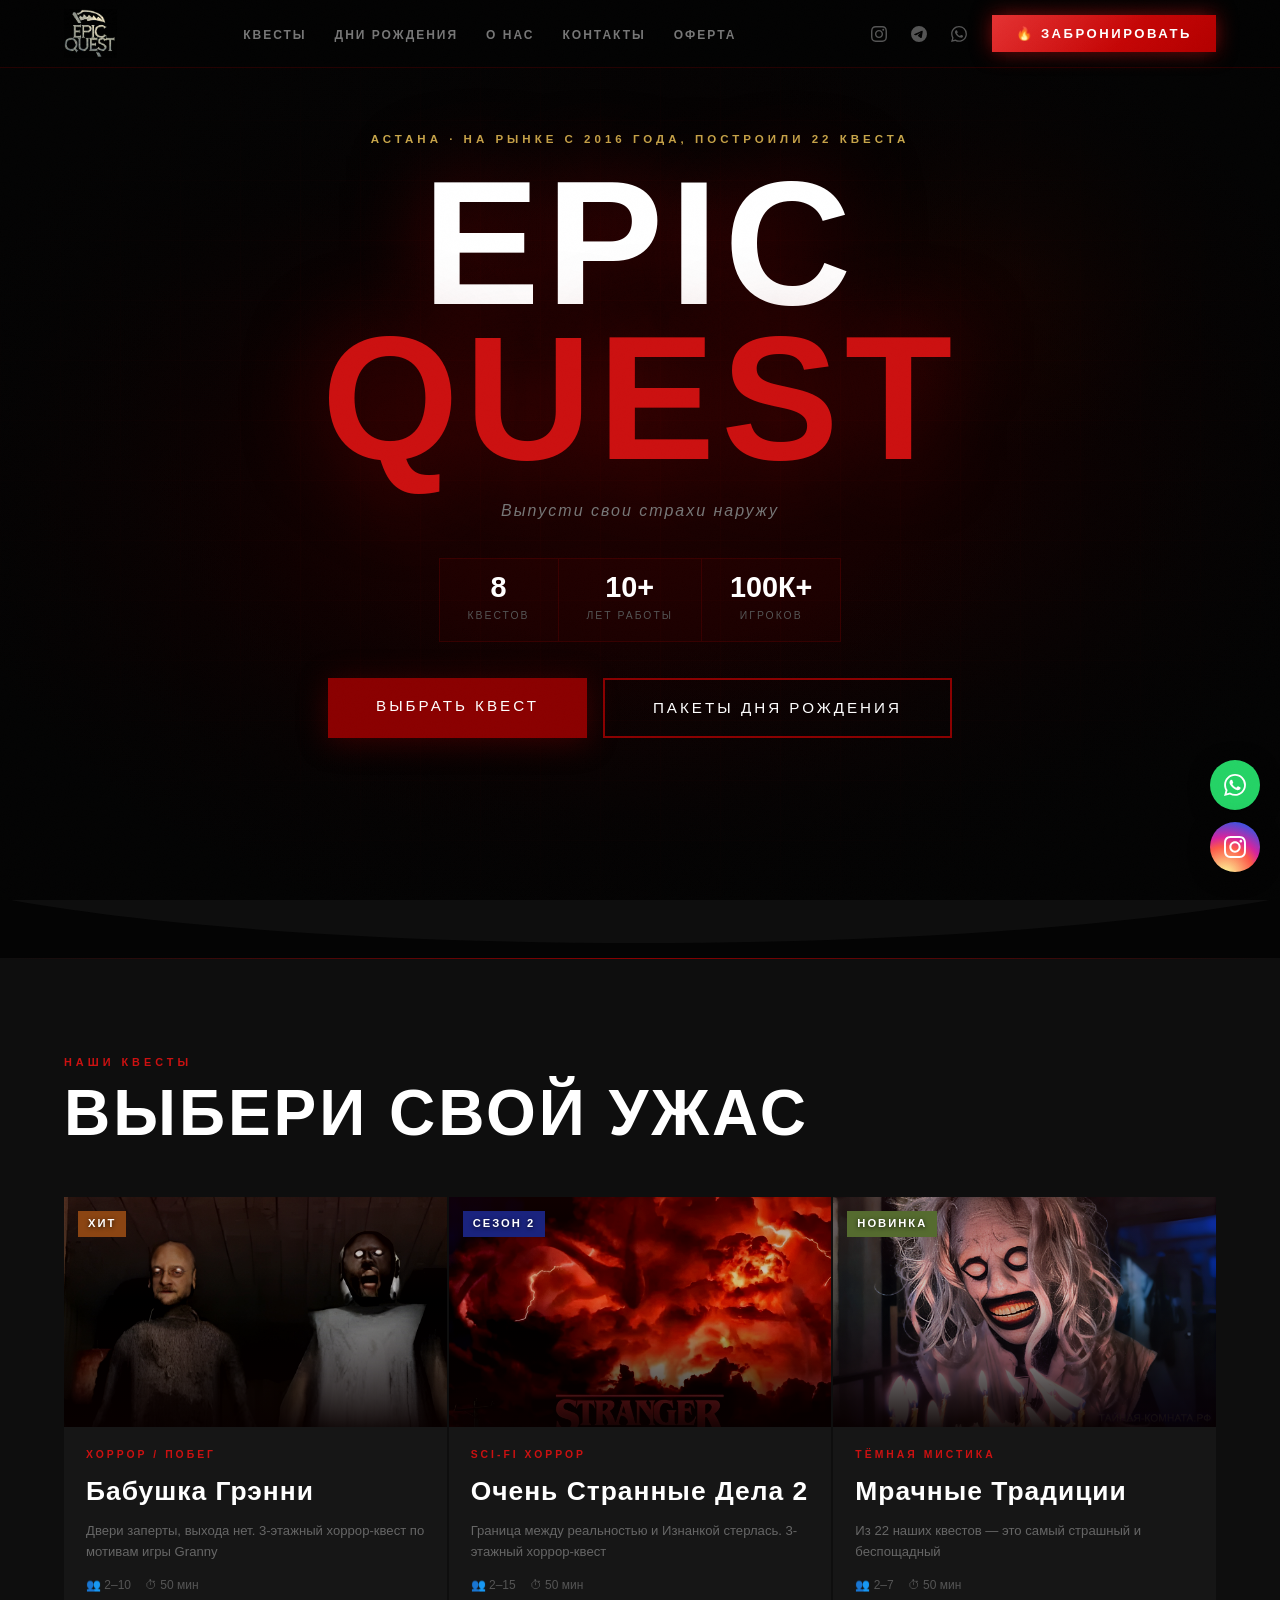
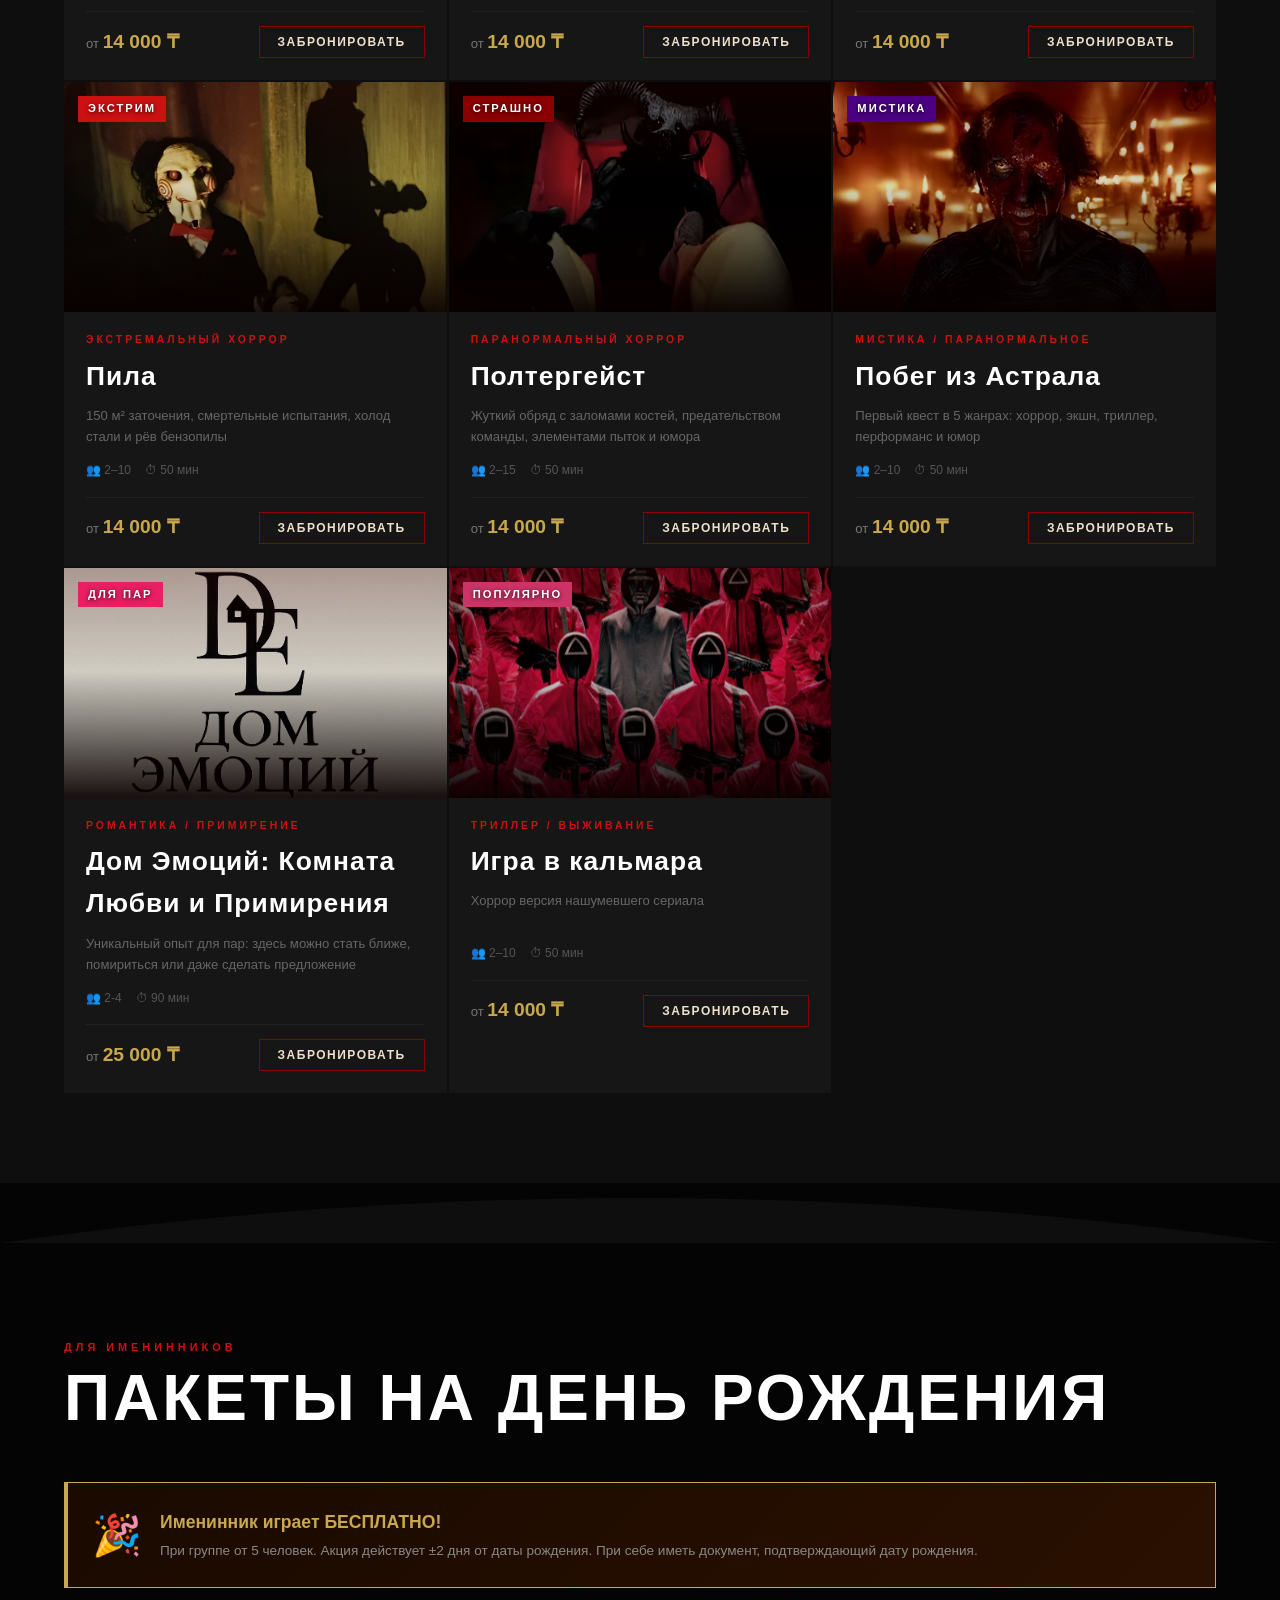
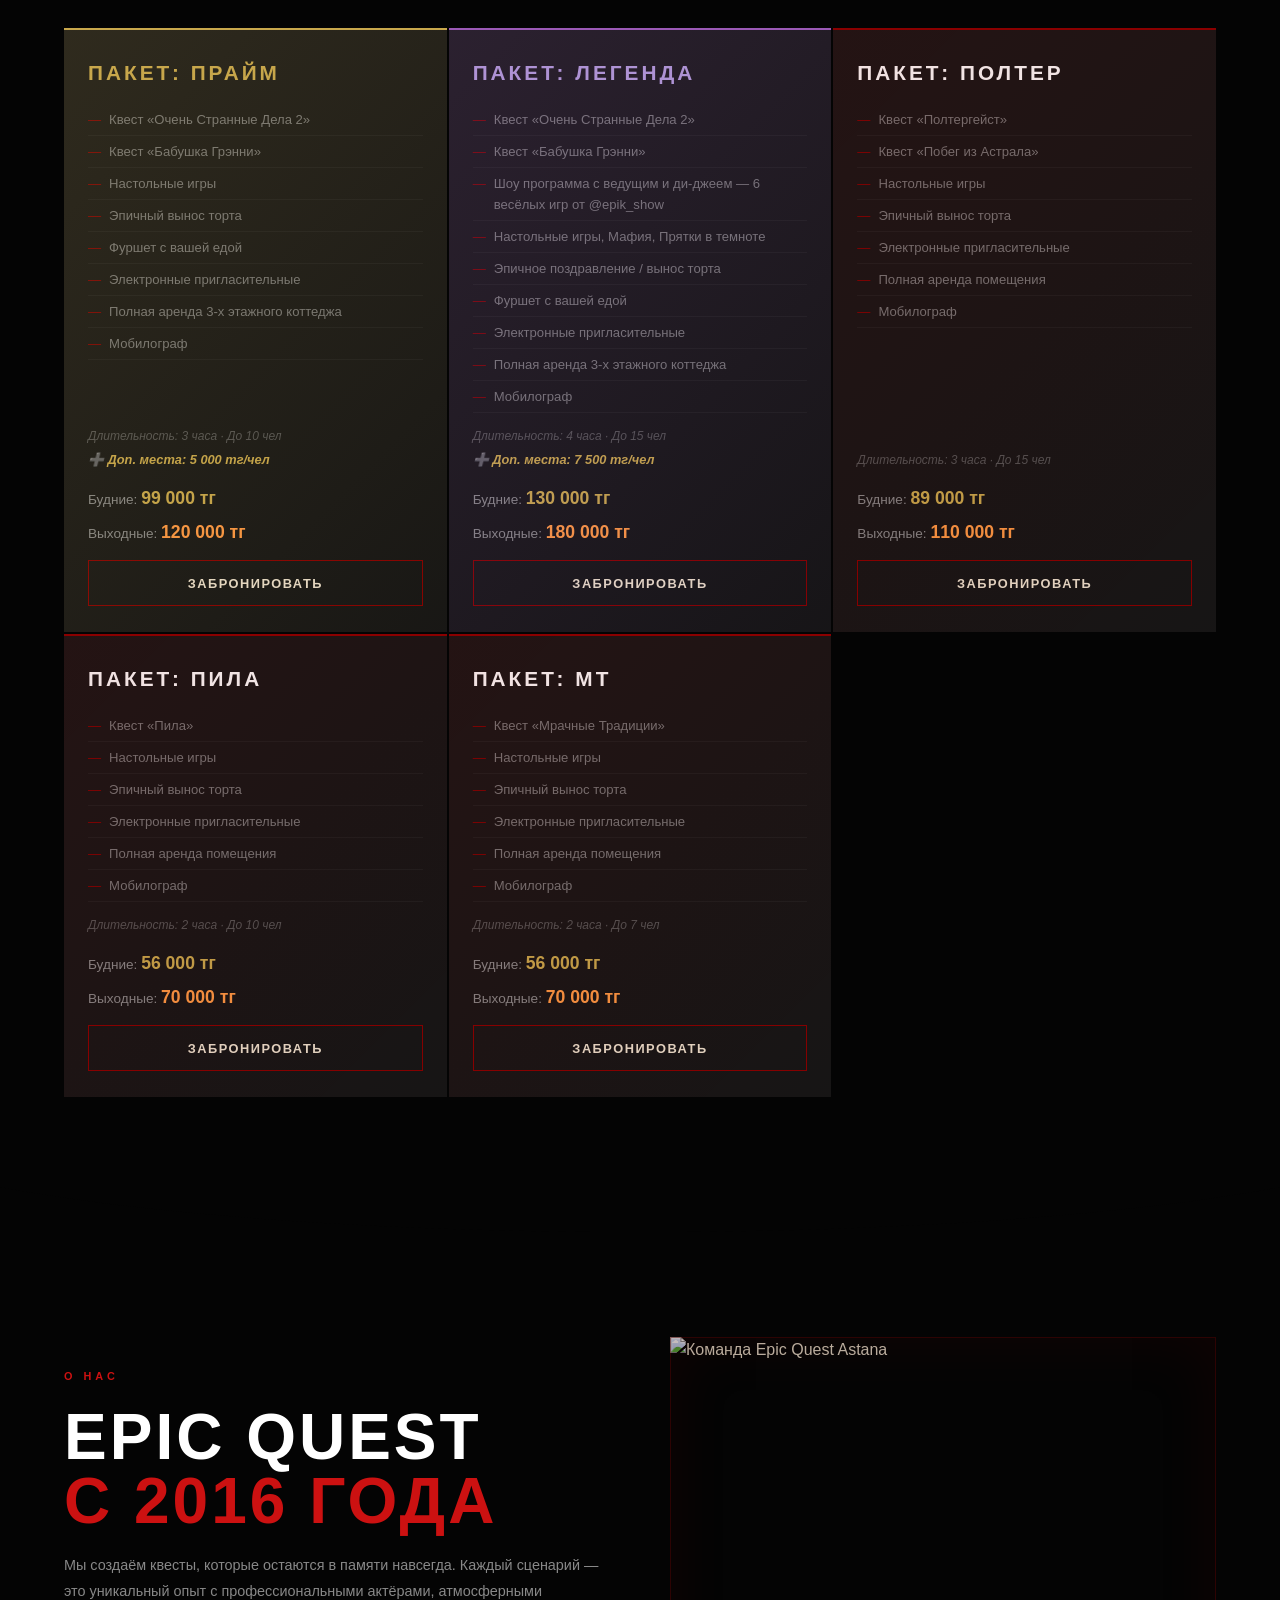
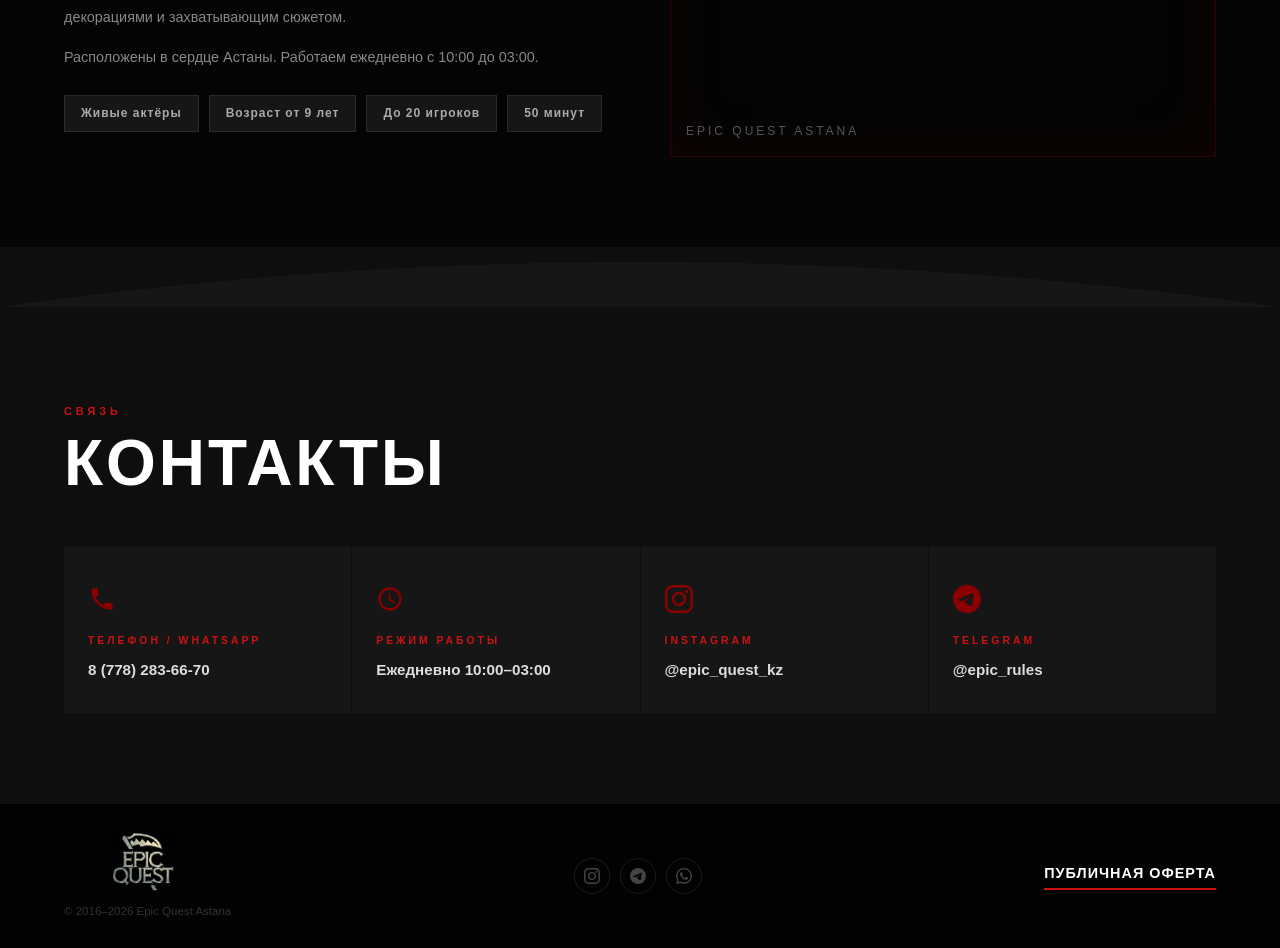
==== commit 5a880b82: "Update index.html" ====
--- a/index.html
+++ b/index.html
@@ -249,6 +249,14 @@
       animation: bookPulse 2s ease-in-out infinite;
     }
   </style>
+  <!-- Google Analytics -->
+  <script async src="https://www.googletagmanager.com/gtag/js?id=G-005YN02DPJ"></script>
+  <script>
+    window.dataLayer = window.dataLayer || [];
+    function gtag(){dataLayer.push(arguments);}
+    gtag('js', new Date());
+    gtag('config', 'G-005YN02DPJ');
+  </script>
 </head>
 <body>
 
@@ -339,7 +347,7 @@
     </div>
     <div class="hero-btns">
       <a href="#quests" class="btn-hero">Выбрать квест</a>
-      <a href="#packages" class="btn-hero btn-hero-secondary">Пакеты на день рождения</a>
+      <a href="#packages" class="btn-hero btn-hero-secondary">Пакеты дня рождения</a>
     </div>
   </div>
 </section>
@@ -572,7 +580,7 @@
 <footer role="contentinfo">
   <div class="footer-left">
     <img src="static/img/logo.webp" alt="Epic Quest Astana" class="logo-img" width="160" height="50" />
-    <p>Epic Quest Astana</p>
+    <p>© 2016–2026 Epic Quest Astana</p>
   </div>
   <div class="footer-socials" aria-label="Социальные сети">
     <a href="https://www.instagram.com/epic_quest_kz" target="_blank" rel="noopener" aria-label="Instagram"><svg viewBox="0 0 24 24" aria-hidden="true"><path d="M12 2.163c3.204 0 3.584.012 4.85.07 3.252.148 4.771 1.691 4.919 4.919.058 1.265.069 1.645.069 4.849 0 3.205-.012 3.584-.069 4.849-.149 3.225-1.664 4.771-4.919 4.919-1.266.058-1.644.07-4.85.07-3.204 0-3.584-.012-4.849-.07-3.26-.149-4.771-1.699-4.919-4.92-.058-1.265-.07-1.644-.07-4.849 0-3.204.013-3.583.07-4.849.149-3.227 1.664-4.771 4.919-4.919 1.266-.057 1.645-.069 4.849-.069zm0-2.163c-3.259 0-3.667.014-4.947.072-4.358.2-6.78 2.618-6.98 6.98-.059 1.281-.073 1.689-.073 4.948 0 3.259.014 3.668.072 4.948.2 4.358 2.618 6.78 6.98 6.98 1.281.058 1.689.072 4.948.072 3.259 0 3.668-.014 4.948-.072 4.354-.2 6.782-2.618 6.979-6.98.059-1.28.073-1.689.073-4.948 0-3.259-.014-3.667-.072-4.947-.196-4.354-2.617-6.78-6.979-6.98-1.281-.059-1.69-.073-4.949-.073zm0 5.838c-3.403 0-6.162 2.759-6.162 6.162s2.759 6.163 6.162 6.163 6.162-2.759 6.162-6.163c0-3.403-2.759-6.162-6.162-6.162zm0 10.162c-2.209 0-4-1.79-4-4 0-2.209 1.791-4 4-4s4 1.791 4 4c0 2.21-1.791 4-4 4zm6.406-11.845c-.796 0-1.441.645-1.441 1.44s.645 1.44 1.441 1.44c.795 0 1.439-.645 1.439-1.44s-.644-1.44-1.439-1.44z"/></svg></a>
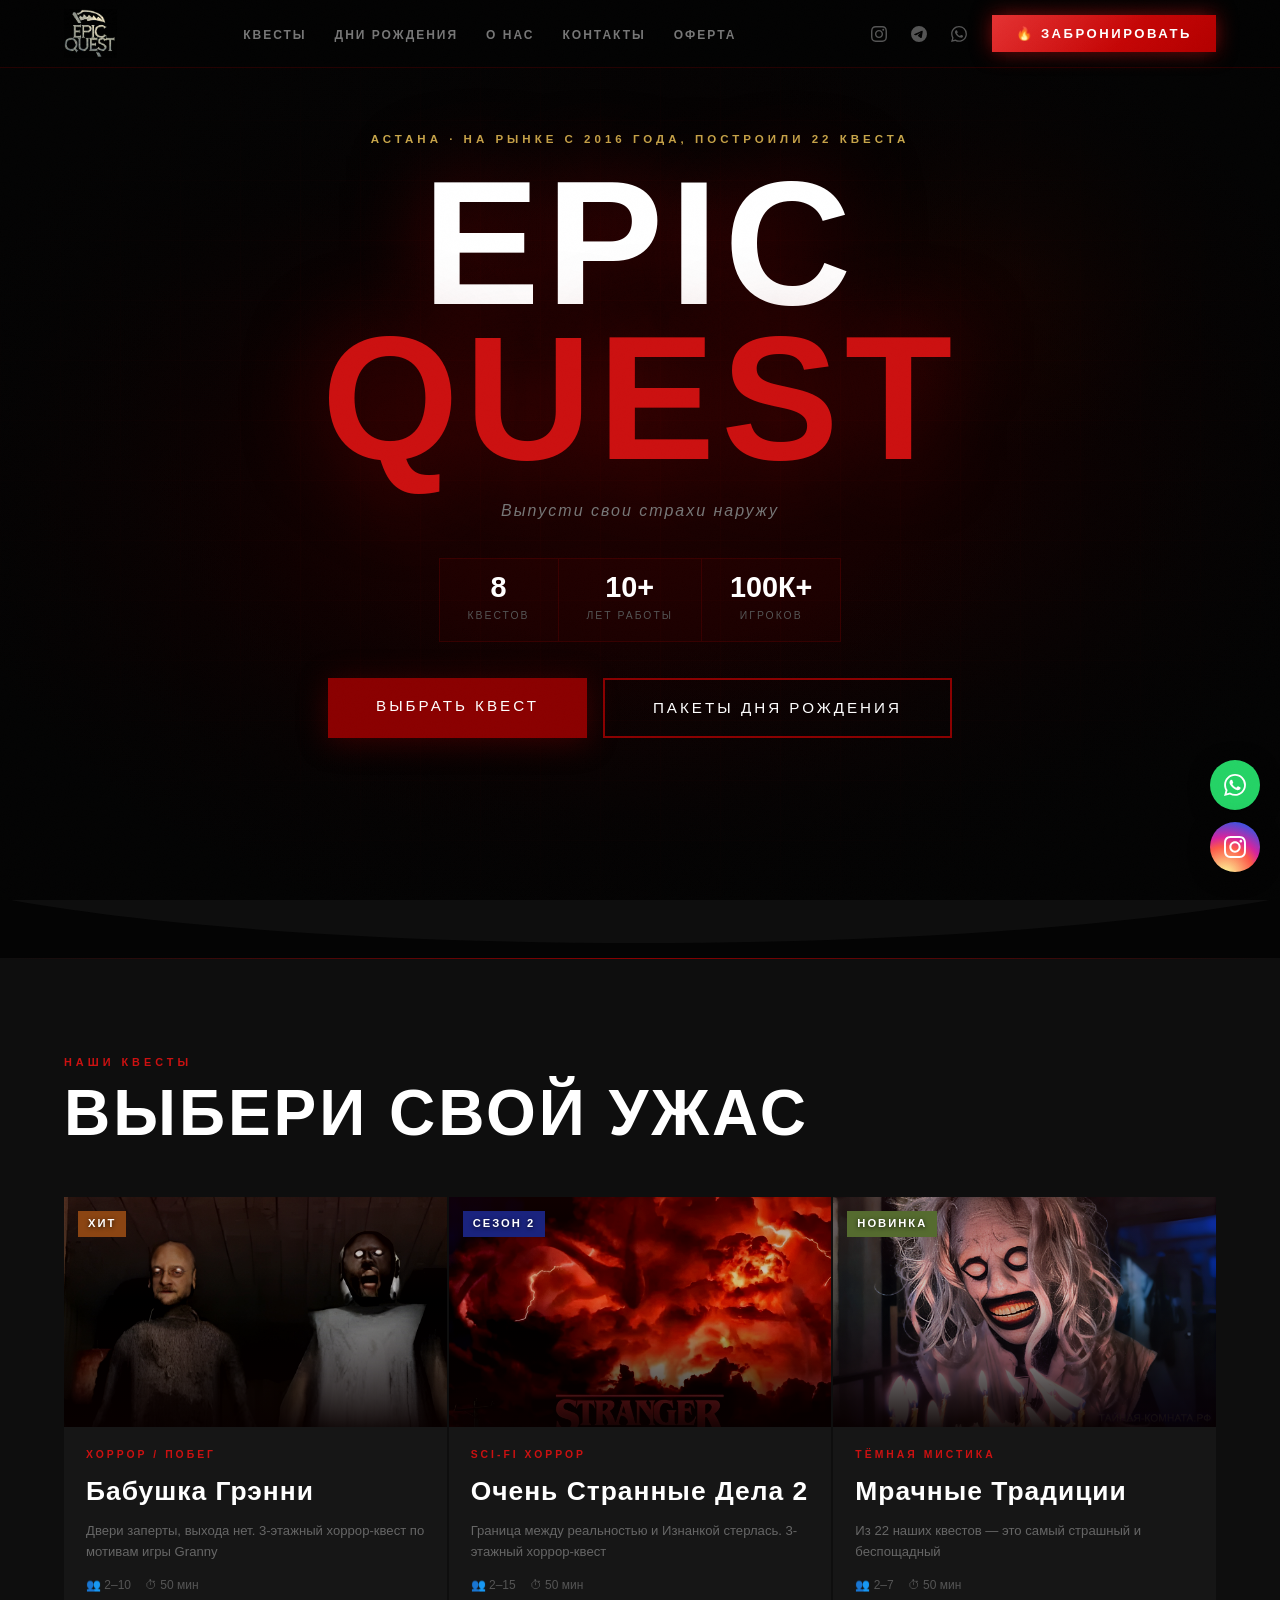
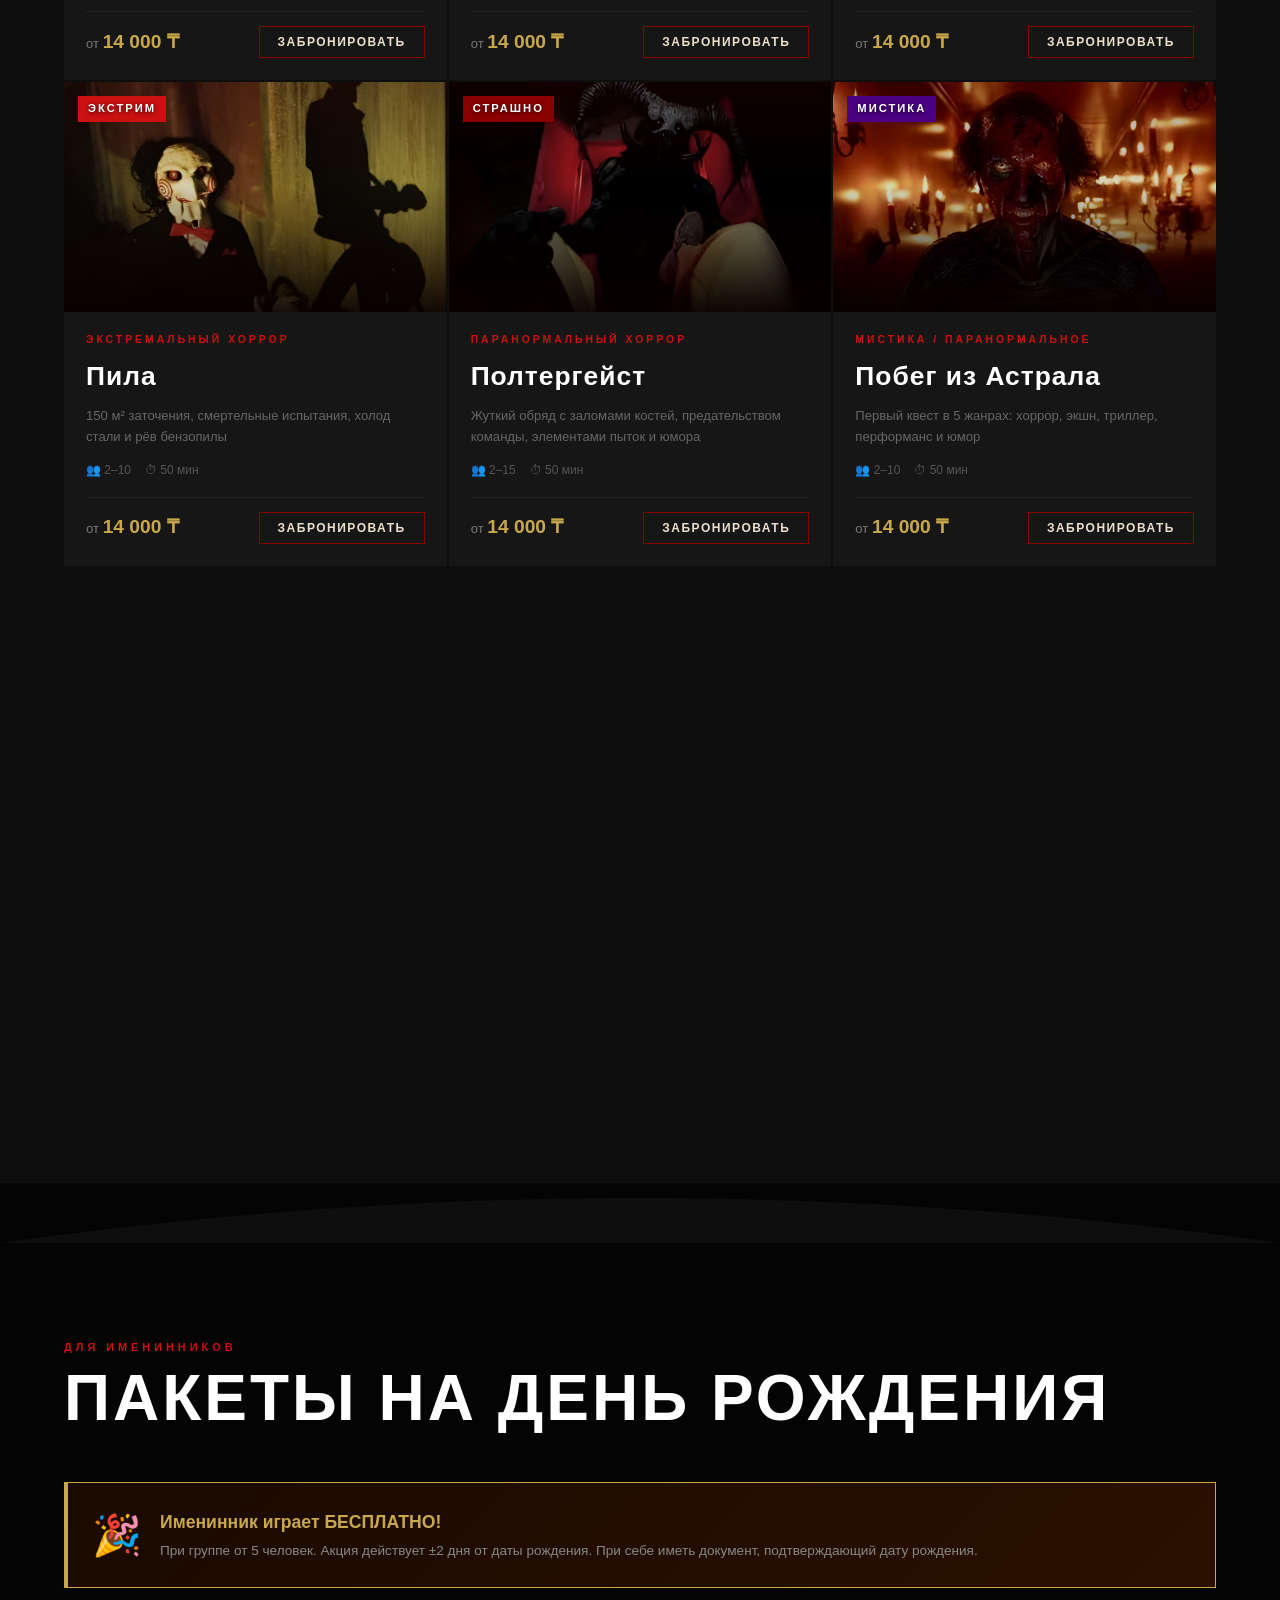
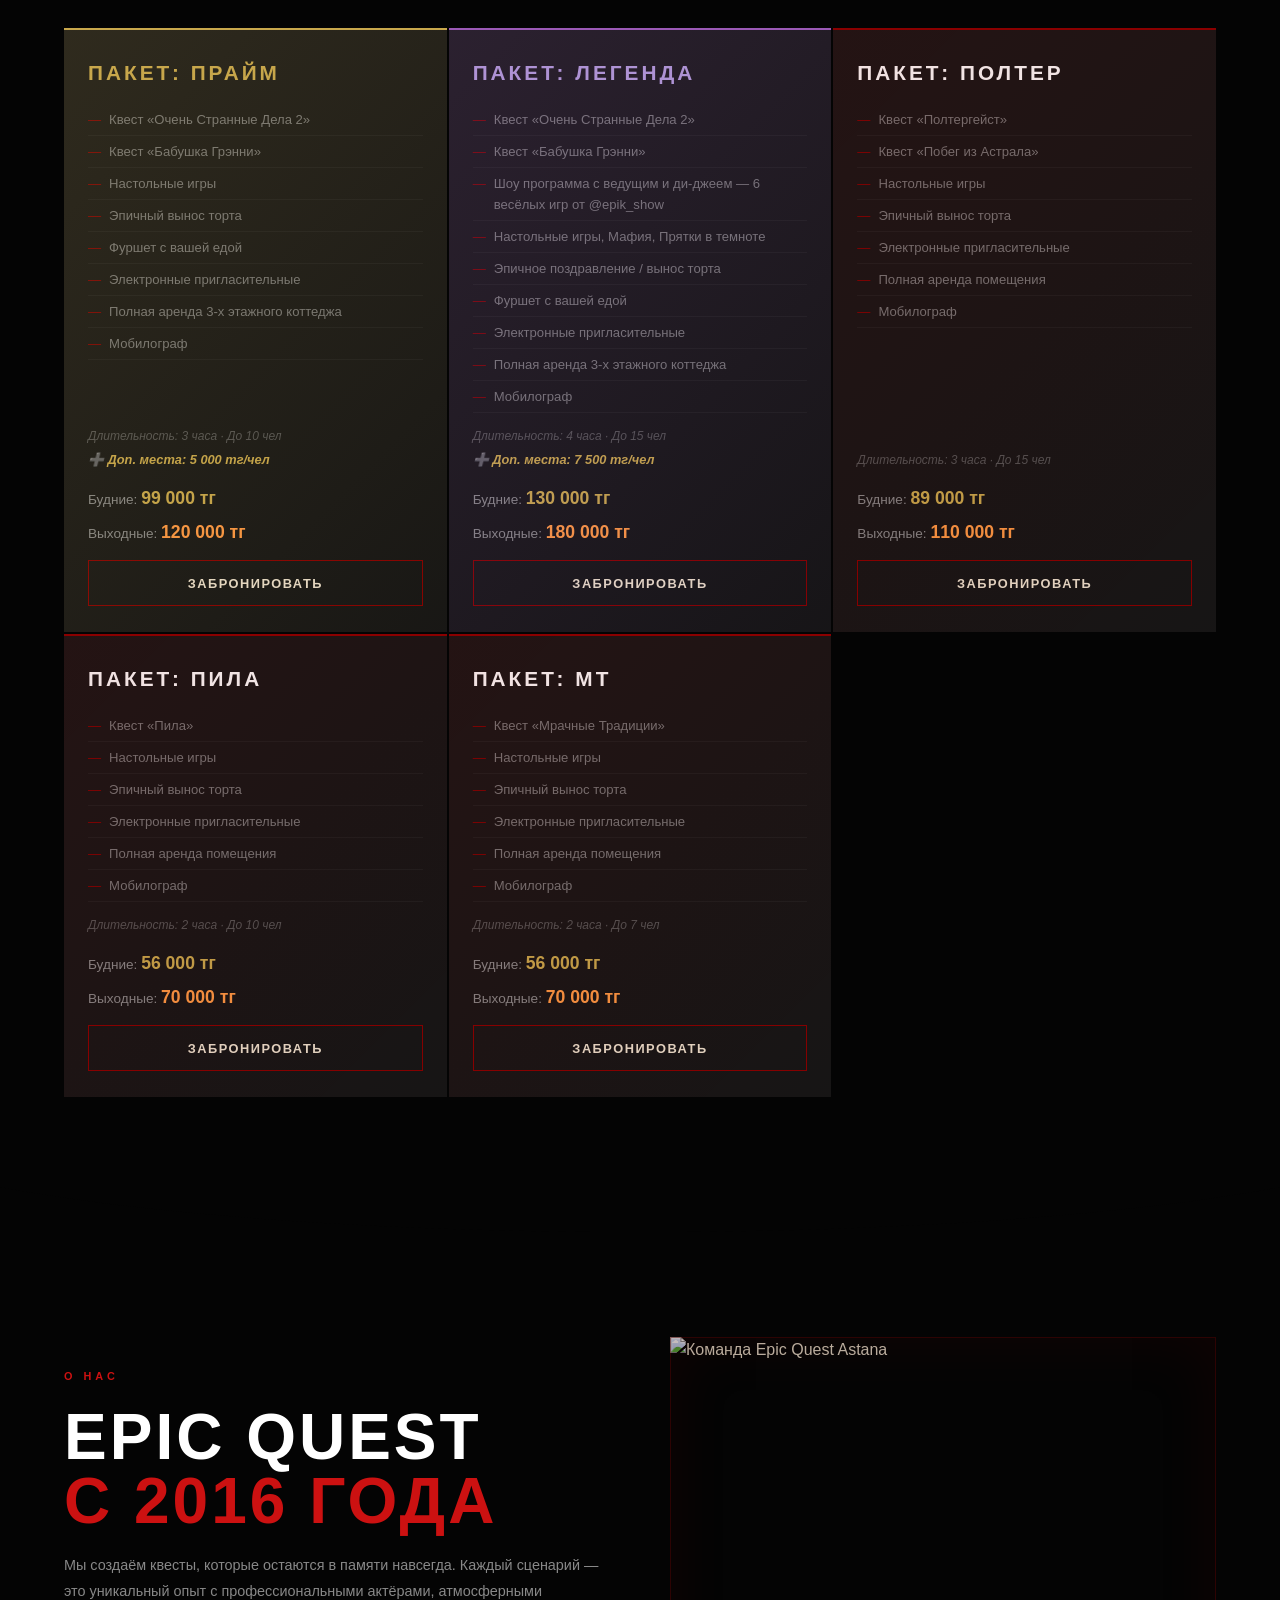
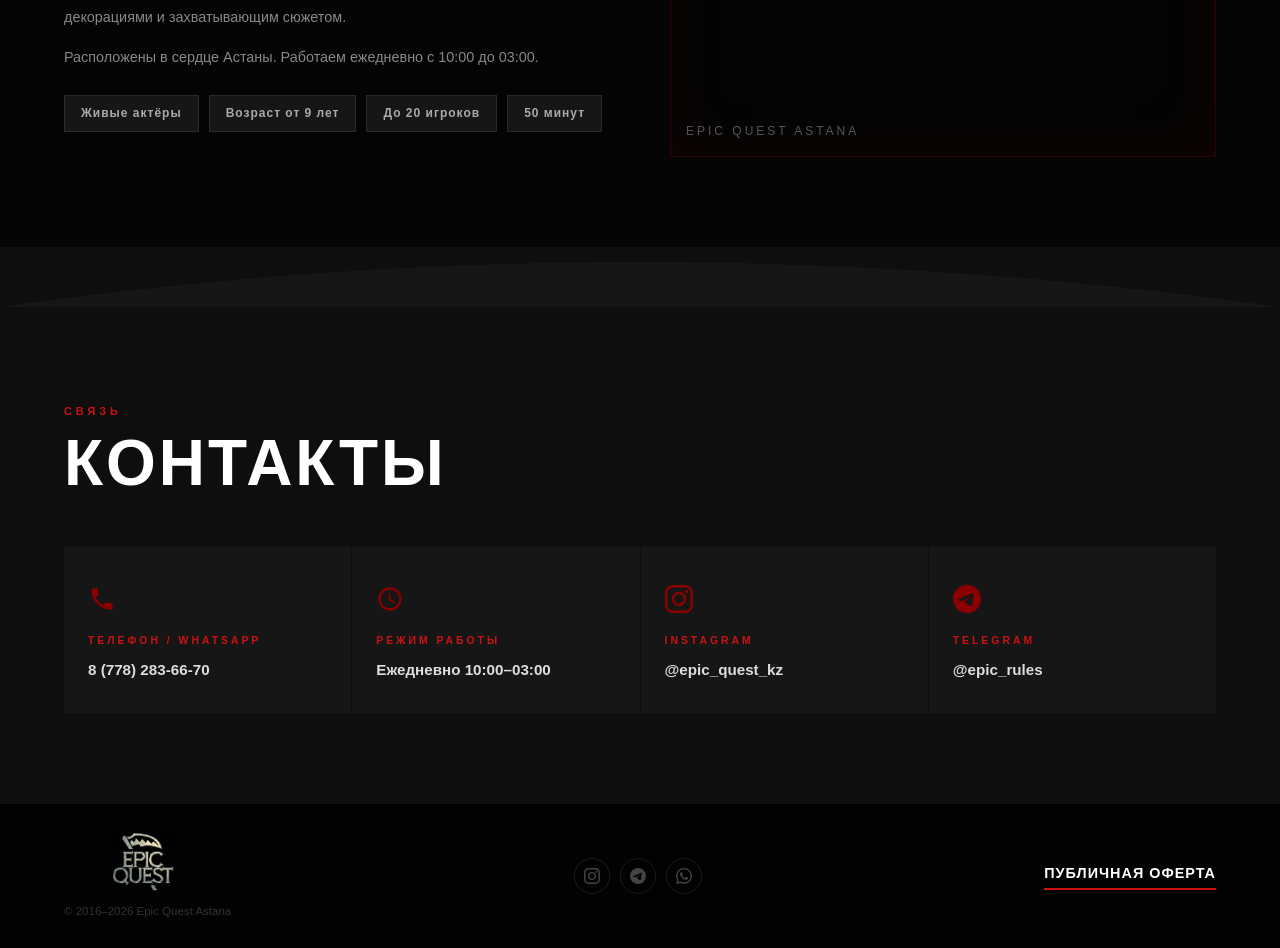
==== commit 2ad34d13: "Update print statement from 'Hello' to 'Goodbye'" ====
--- a/index.html
+++ b/index.html
@@ -250,12 +250,12 @@
     }
   </style>
   <!-- Google Analytics -->
-  <script async src="https://www.googletagmanager.com/gtag/js?id=G-005YN02DPJ"></script>
+  <script async src="https://www.googletagmanager.com/gtag/js?id=G-C5F29H3LT9"></script>
   <script>
     window.dataLayer = window.dataLayer || [];
     function gtag(){dataLayer.push(arguments);}
     gtag('js', new Date());
-    gtag('config', 'G-005YN02DPJ');
+    gtag('config', 'G-C5F29H3LT9');
   </script>
 </head>
 <body>
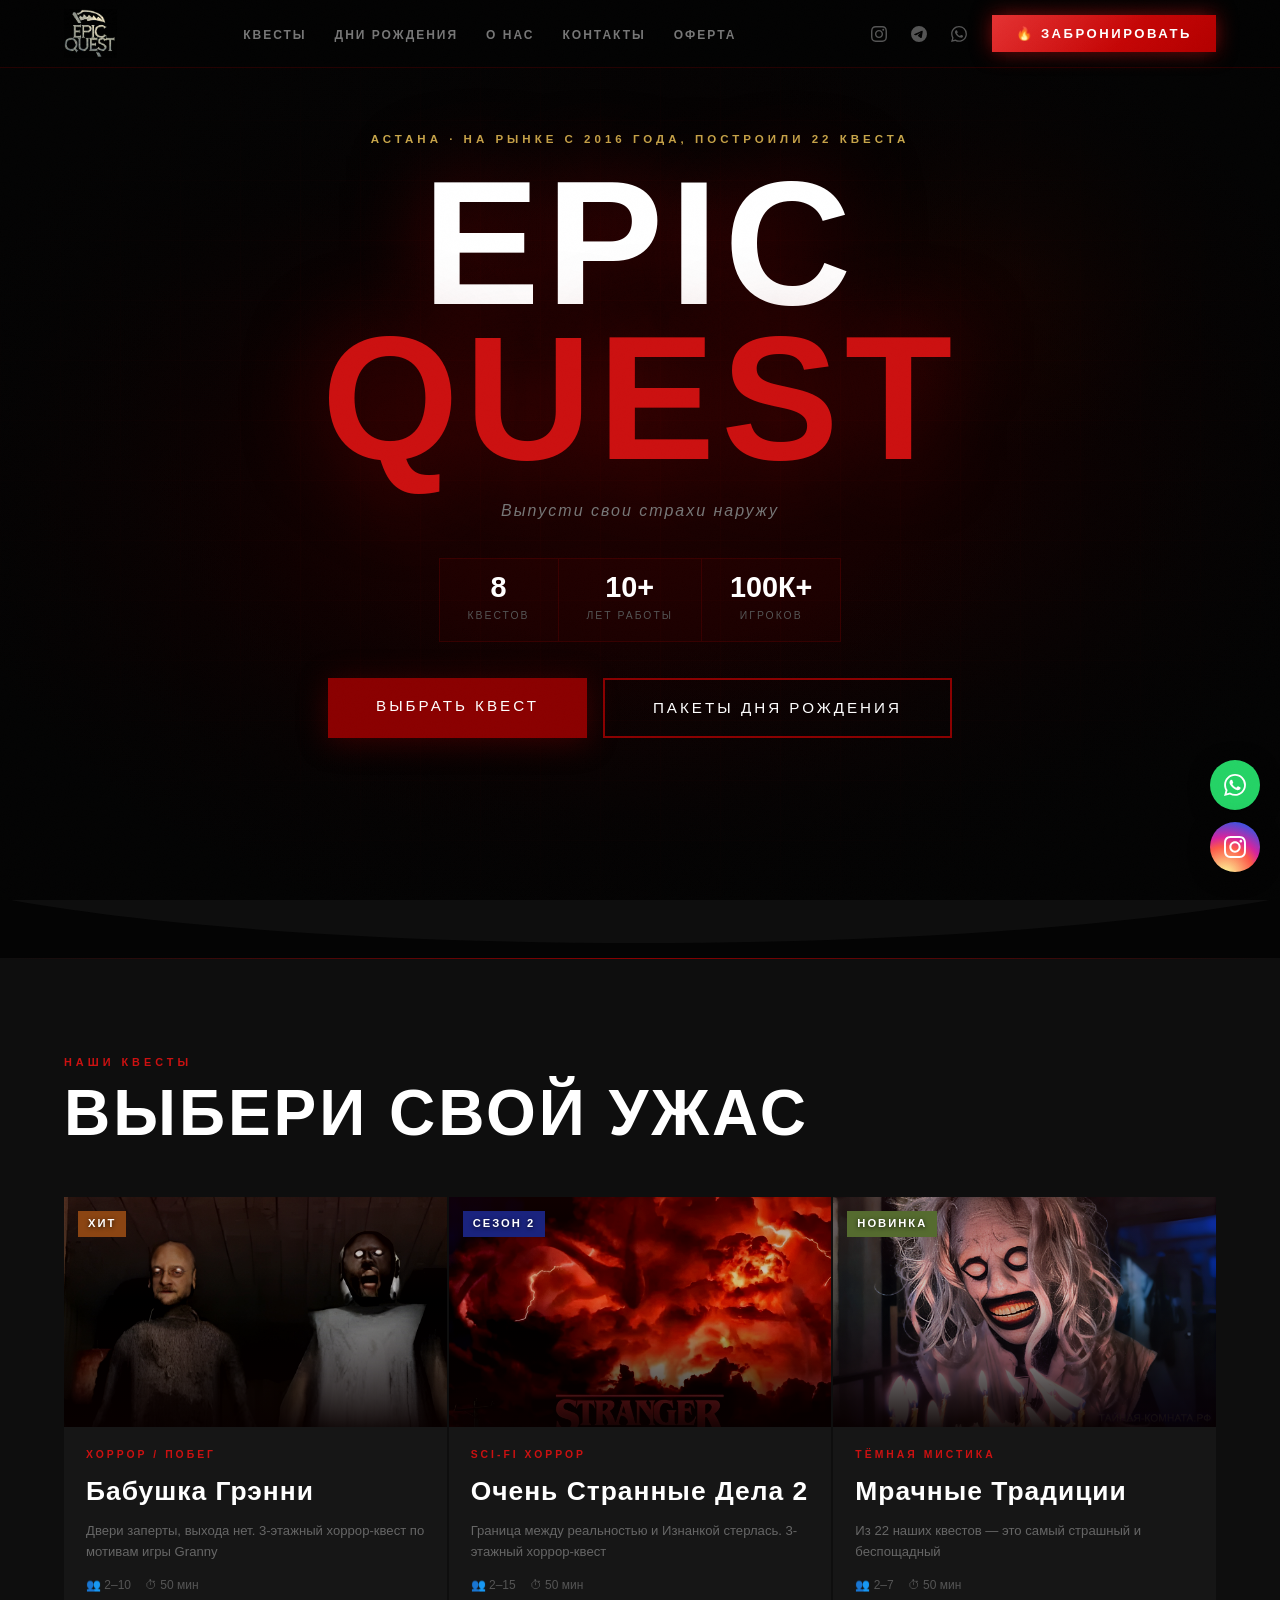
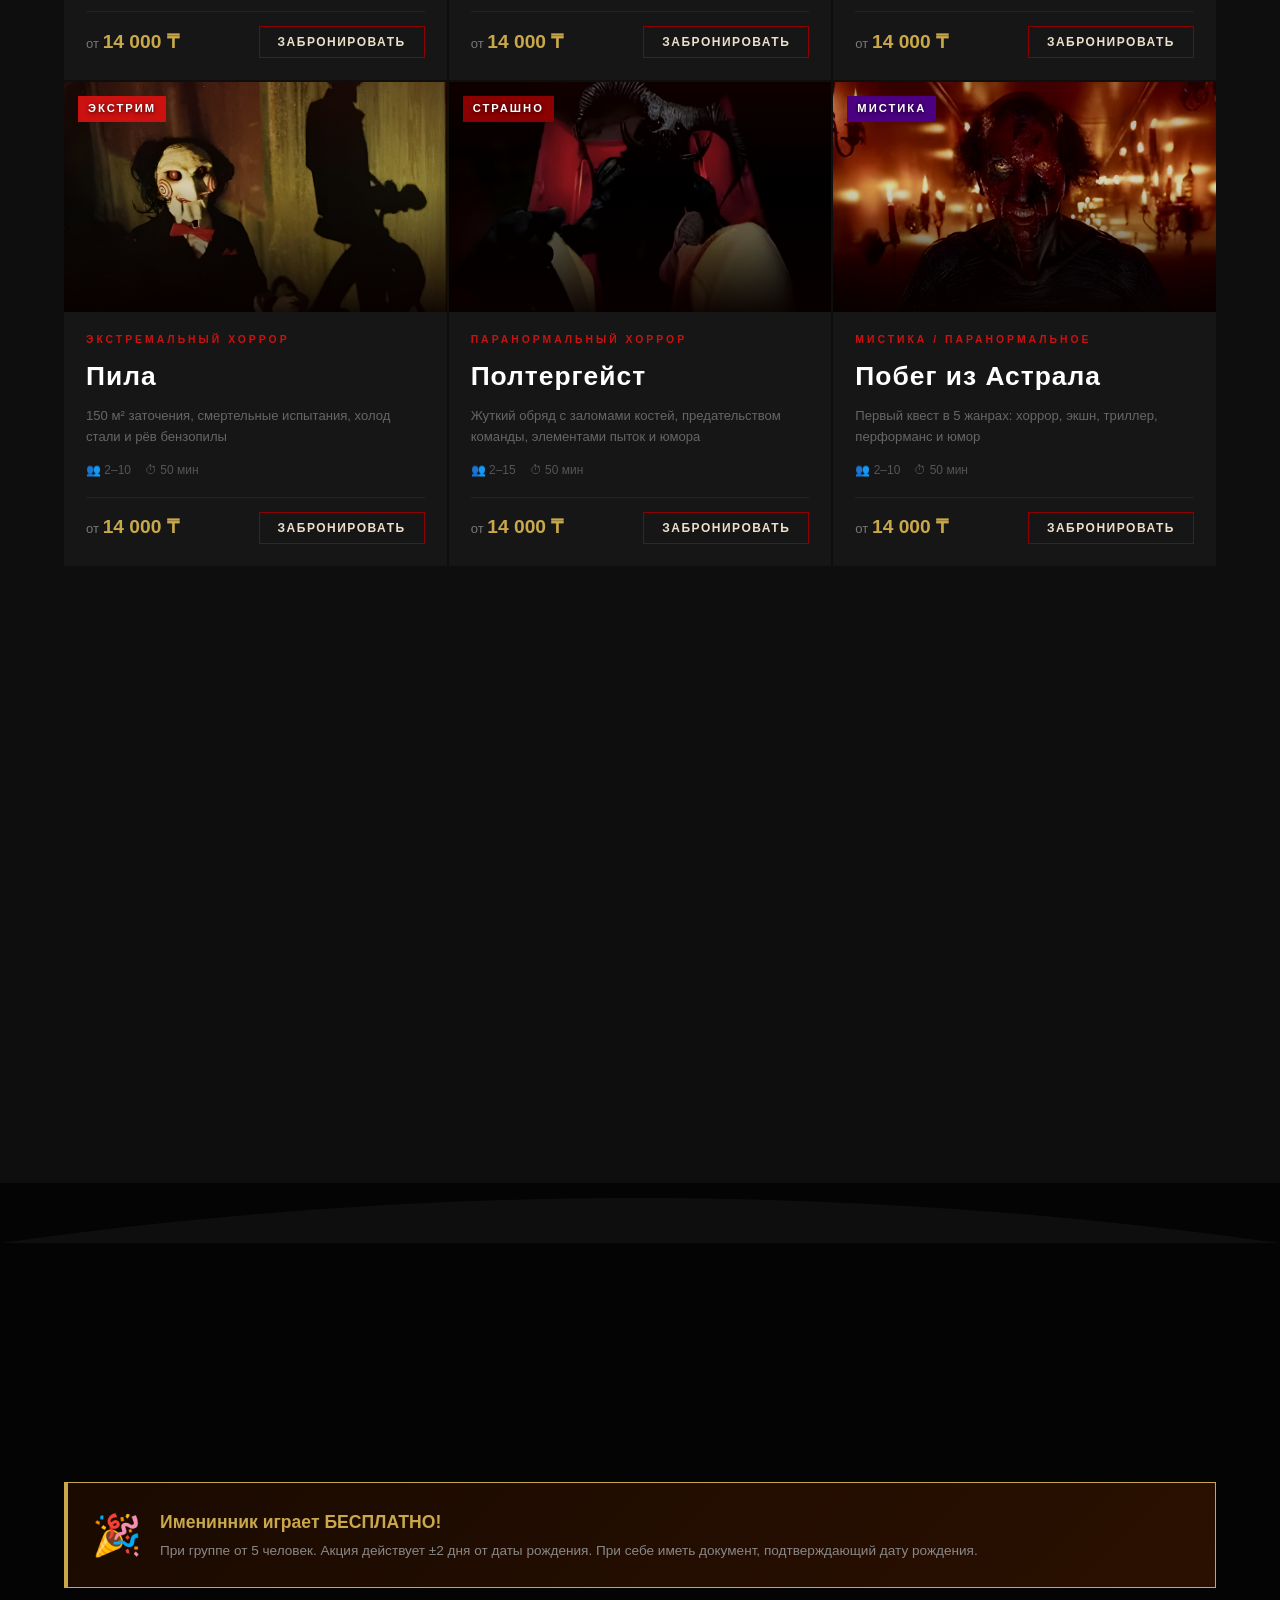
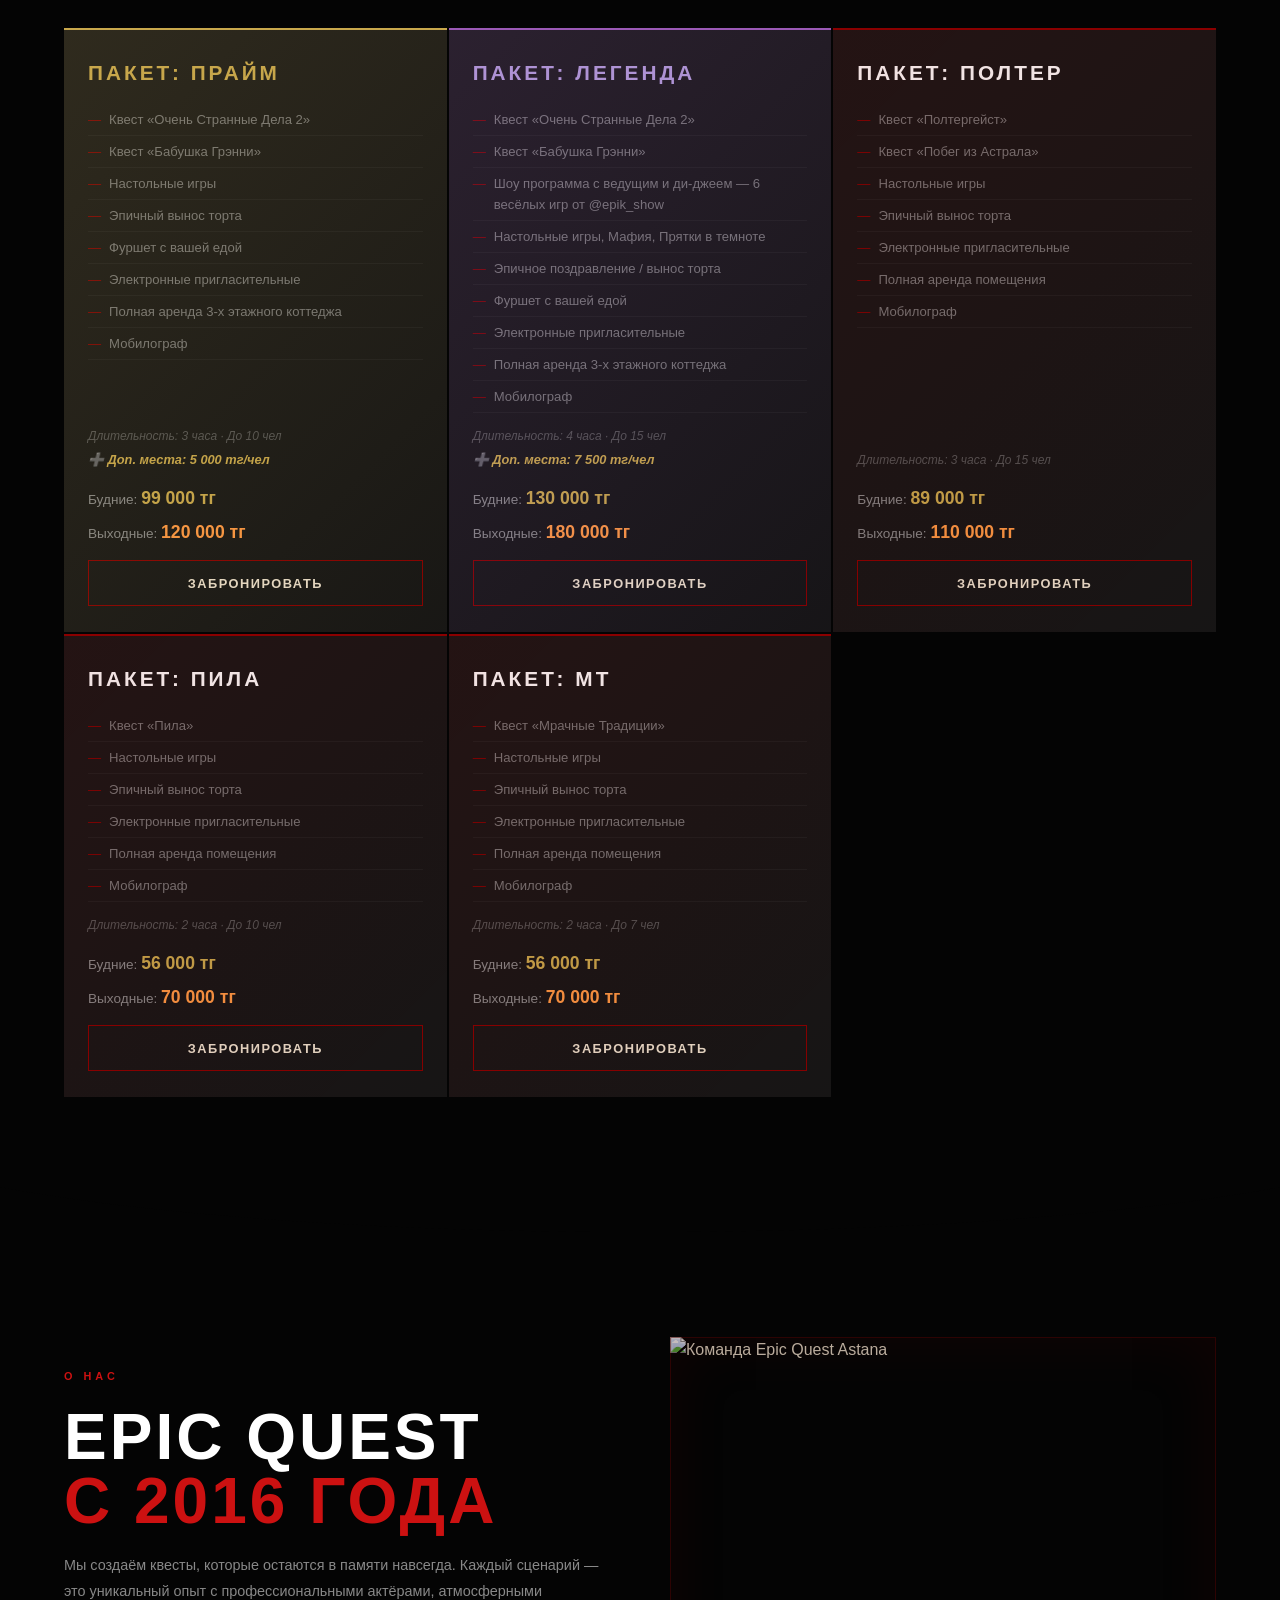
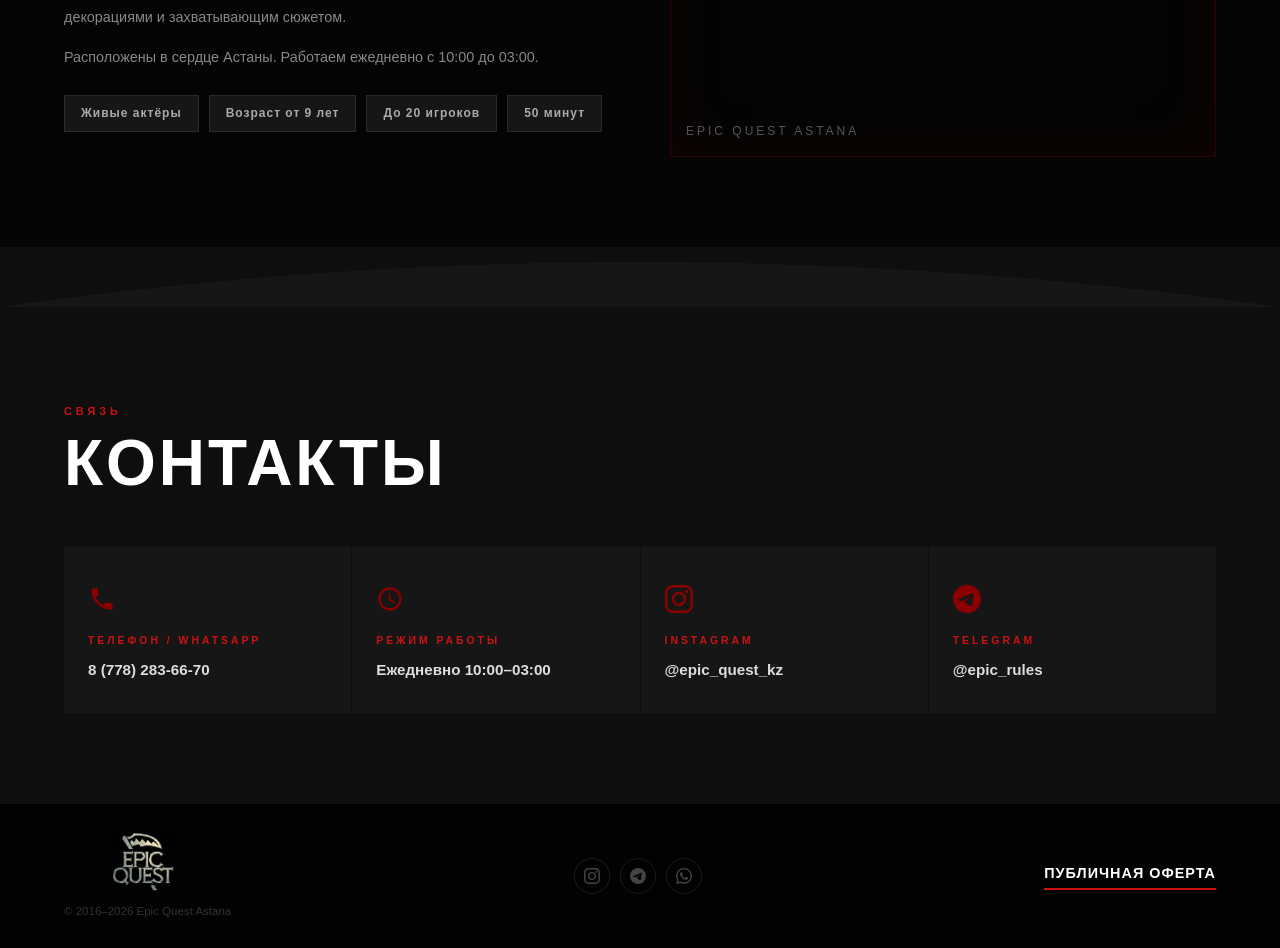
==== commit f7212051: "Update index.html" ====
--- a/index.html
+++ b/index.html
@@ -19,7 +19,7 @@
   <meta name="twitter:description" content="8 хоррор-квестов с живыми актёрами в Астане. От 14 000 тг." />
   <meta name="twitter:image" content="https://epicquest.kz/static/img/og-cover.jpg" />
   <link rel="stylesheet" href="static/css/main.css" />
-  <link rel="icon" type="image/png" href="static/img/logo.png" />
+  <link rel="icon" type="image/webp" href="static/img/logo.webp" />
   <style>
     /* ── КНОПКА «ЗАБРОНИРОВАТЬ» В НАВБАРЕ — триггерная красная ── */
     .btn-book-nav {
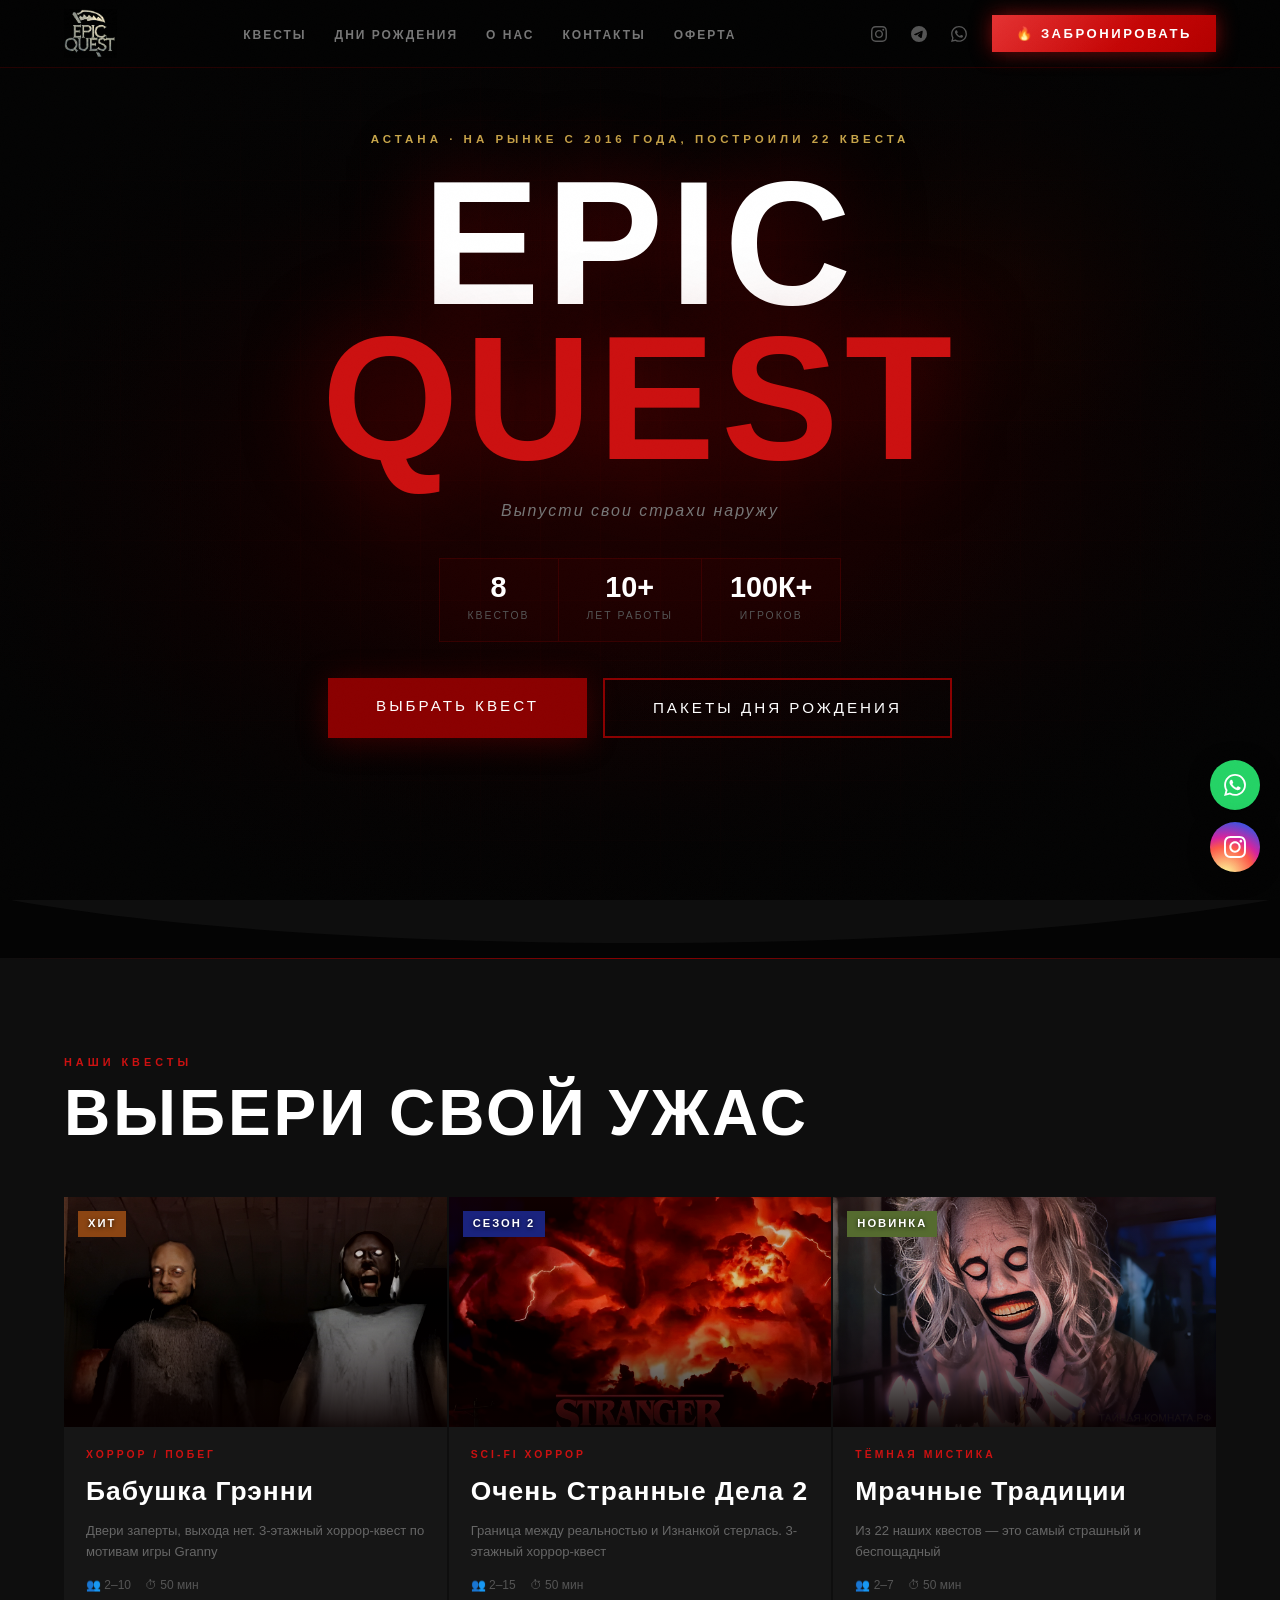
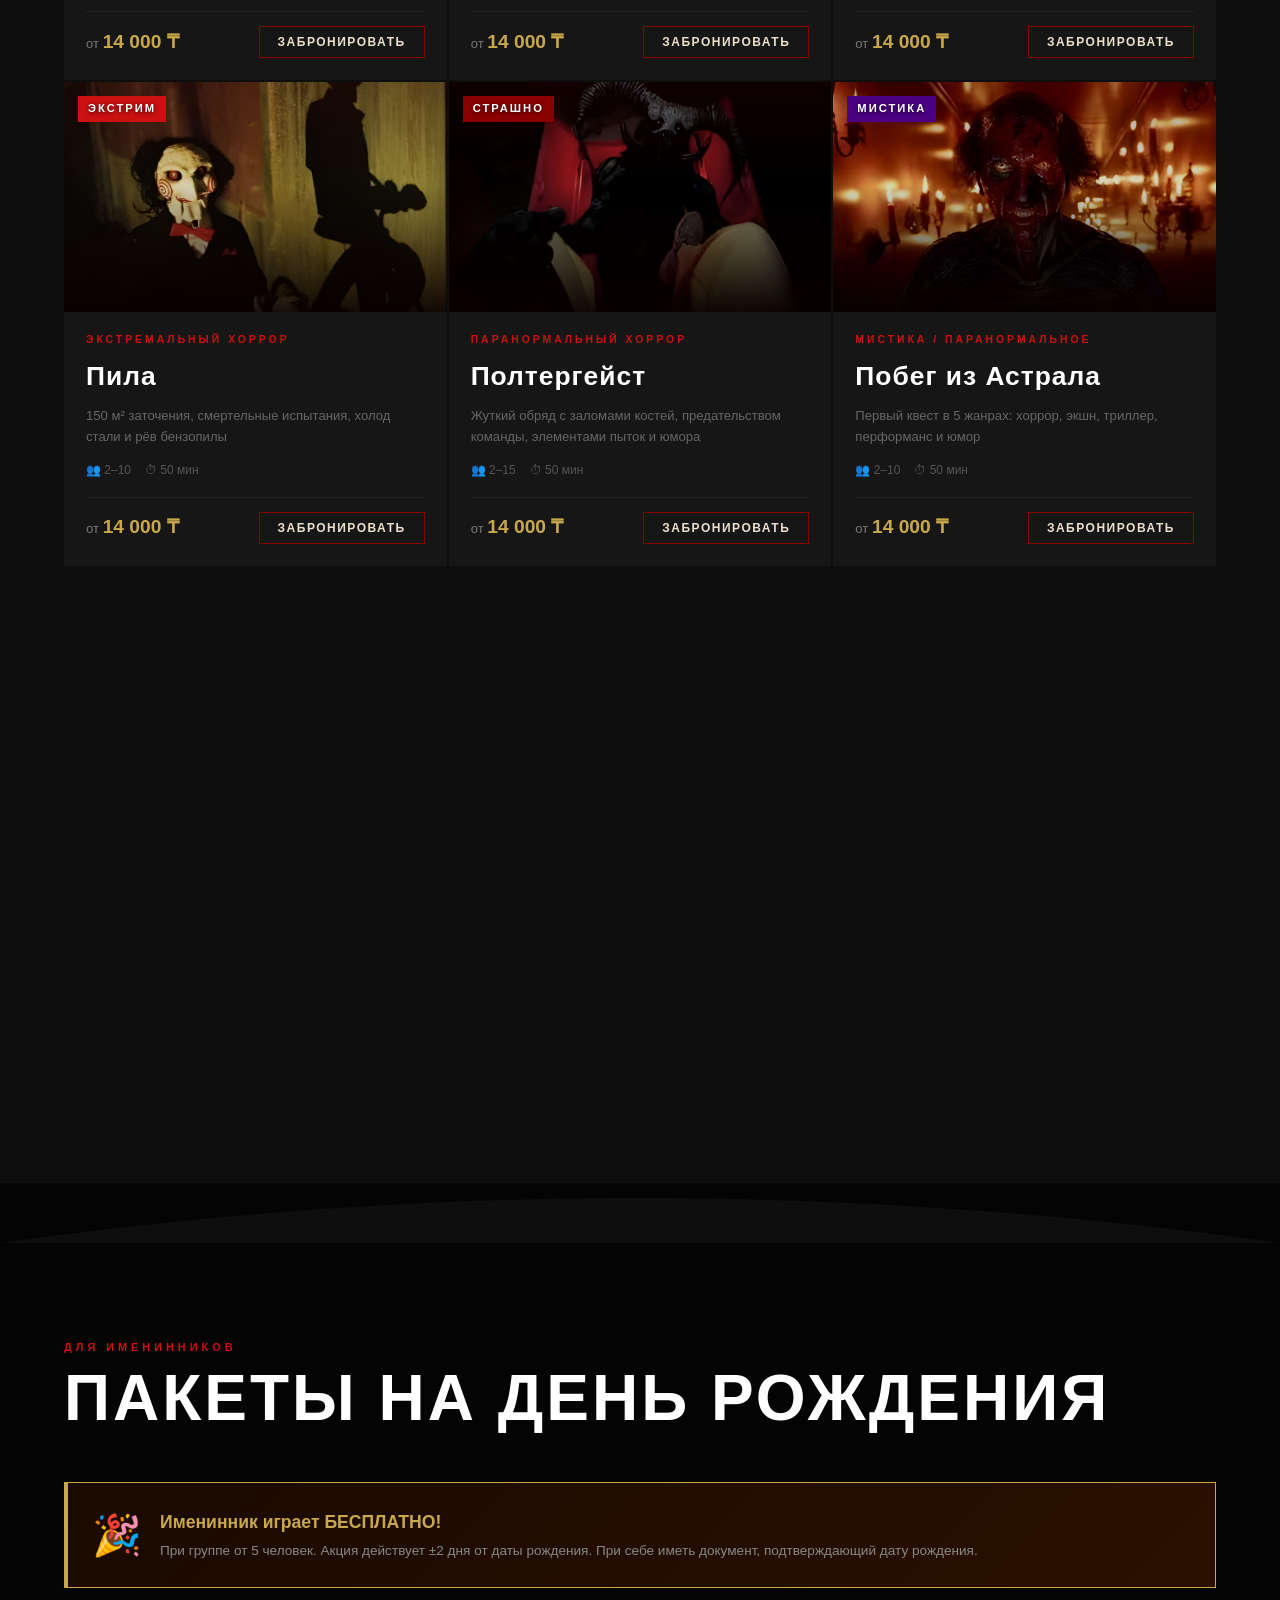
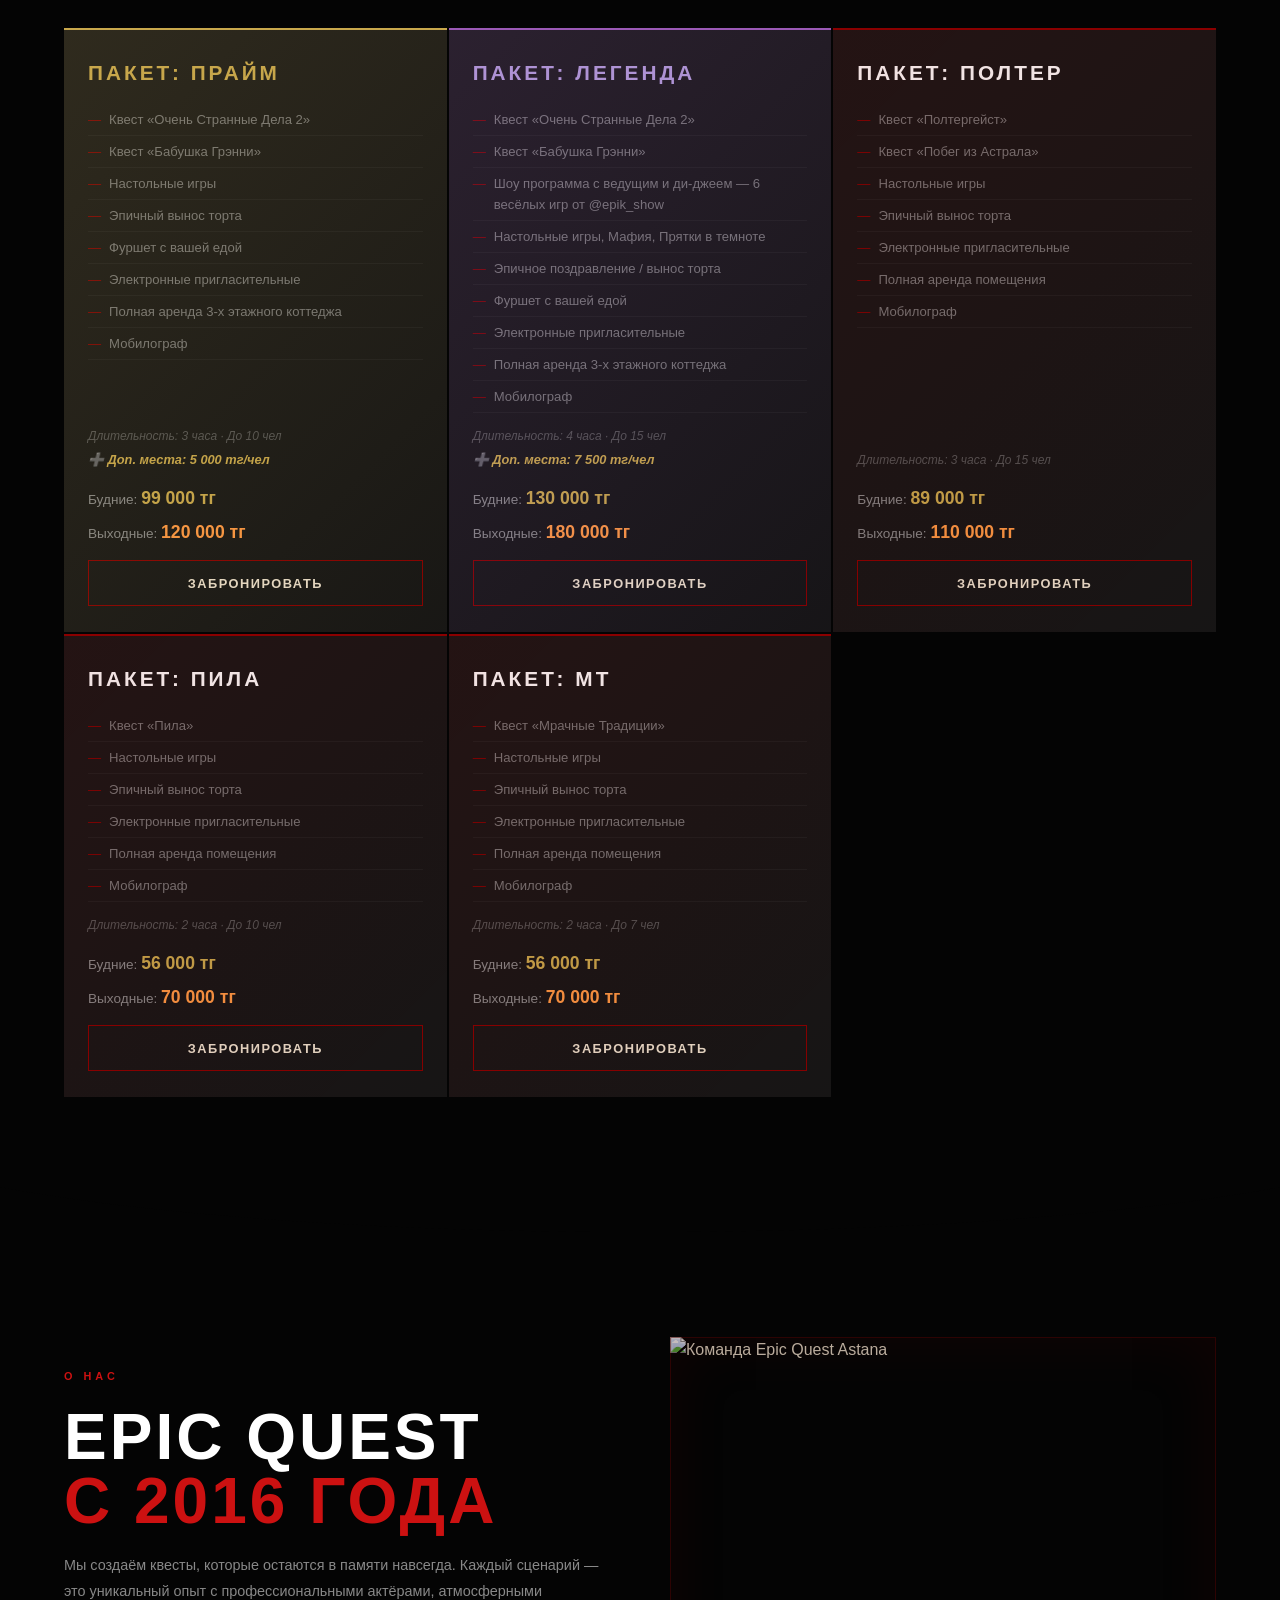
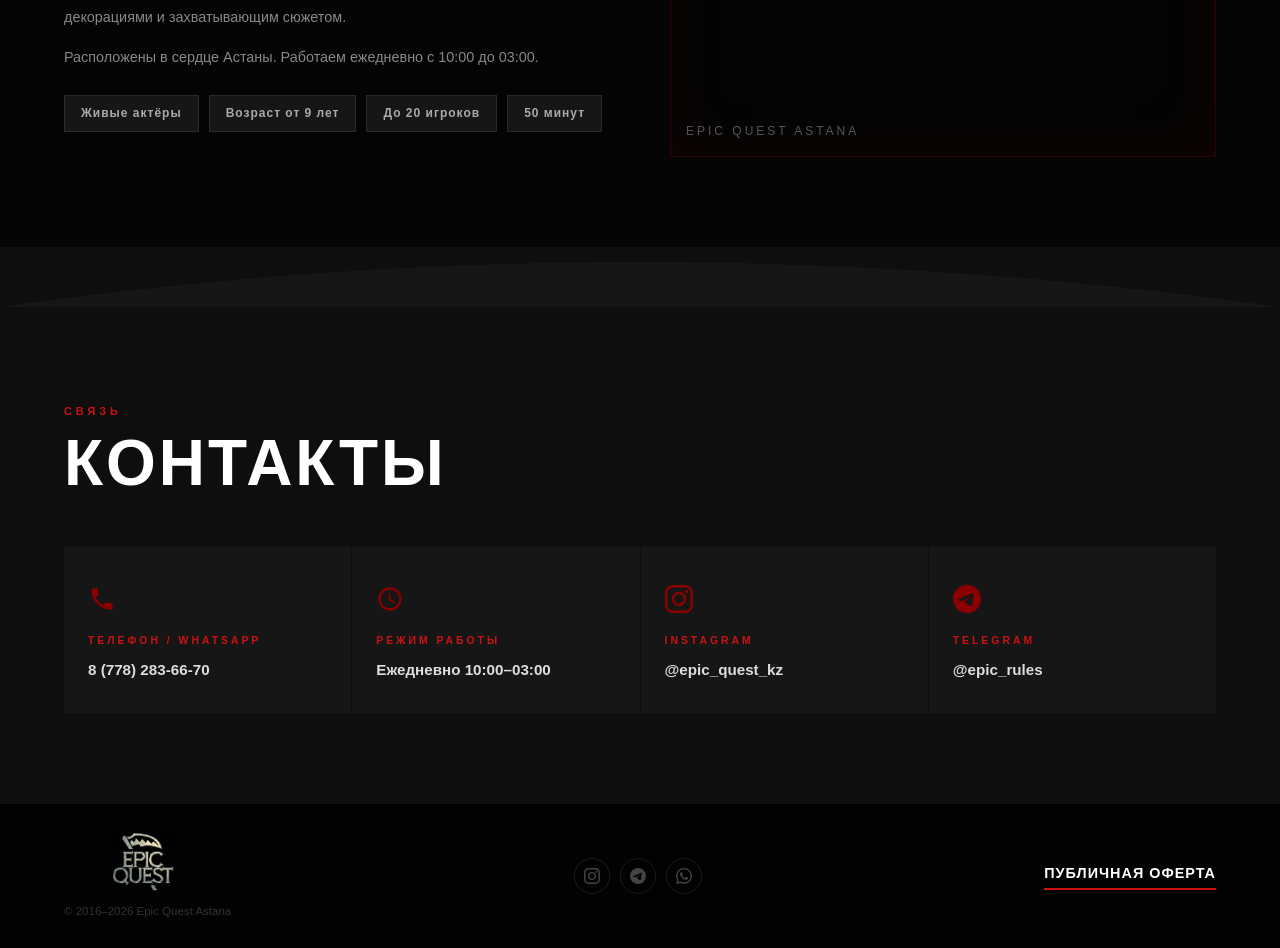
==== commit 5a02a008: "Update print statement from 'Hello' to 'Goodbye'" ====
--- a/index.html
+++ b/index.html
@@ -19,7 +19,7 @@
   <meta name="twitter:description" content="8 хоррор-квестов с живыми актёрами в Астане. От 14 000 тг." />
   <meta name="twitter:image" content="https://epicquest.kz/static/img/og-cover.jpg" />
   <link rel="stylesheet" href="static/css/main.css" />
-  <link rel="icon" type="image/webp" href="static/img/logo.webp" />
+  <link rel="icon" type="image/svg+xml" href="/favicon.svg" />
   <style>
     /* ── КНОПКА «ЗАБРОНИРОВАТЬ» В НАВБАРЕ — триггерная красная ── */
     .btn-book-nav {
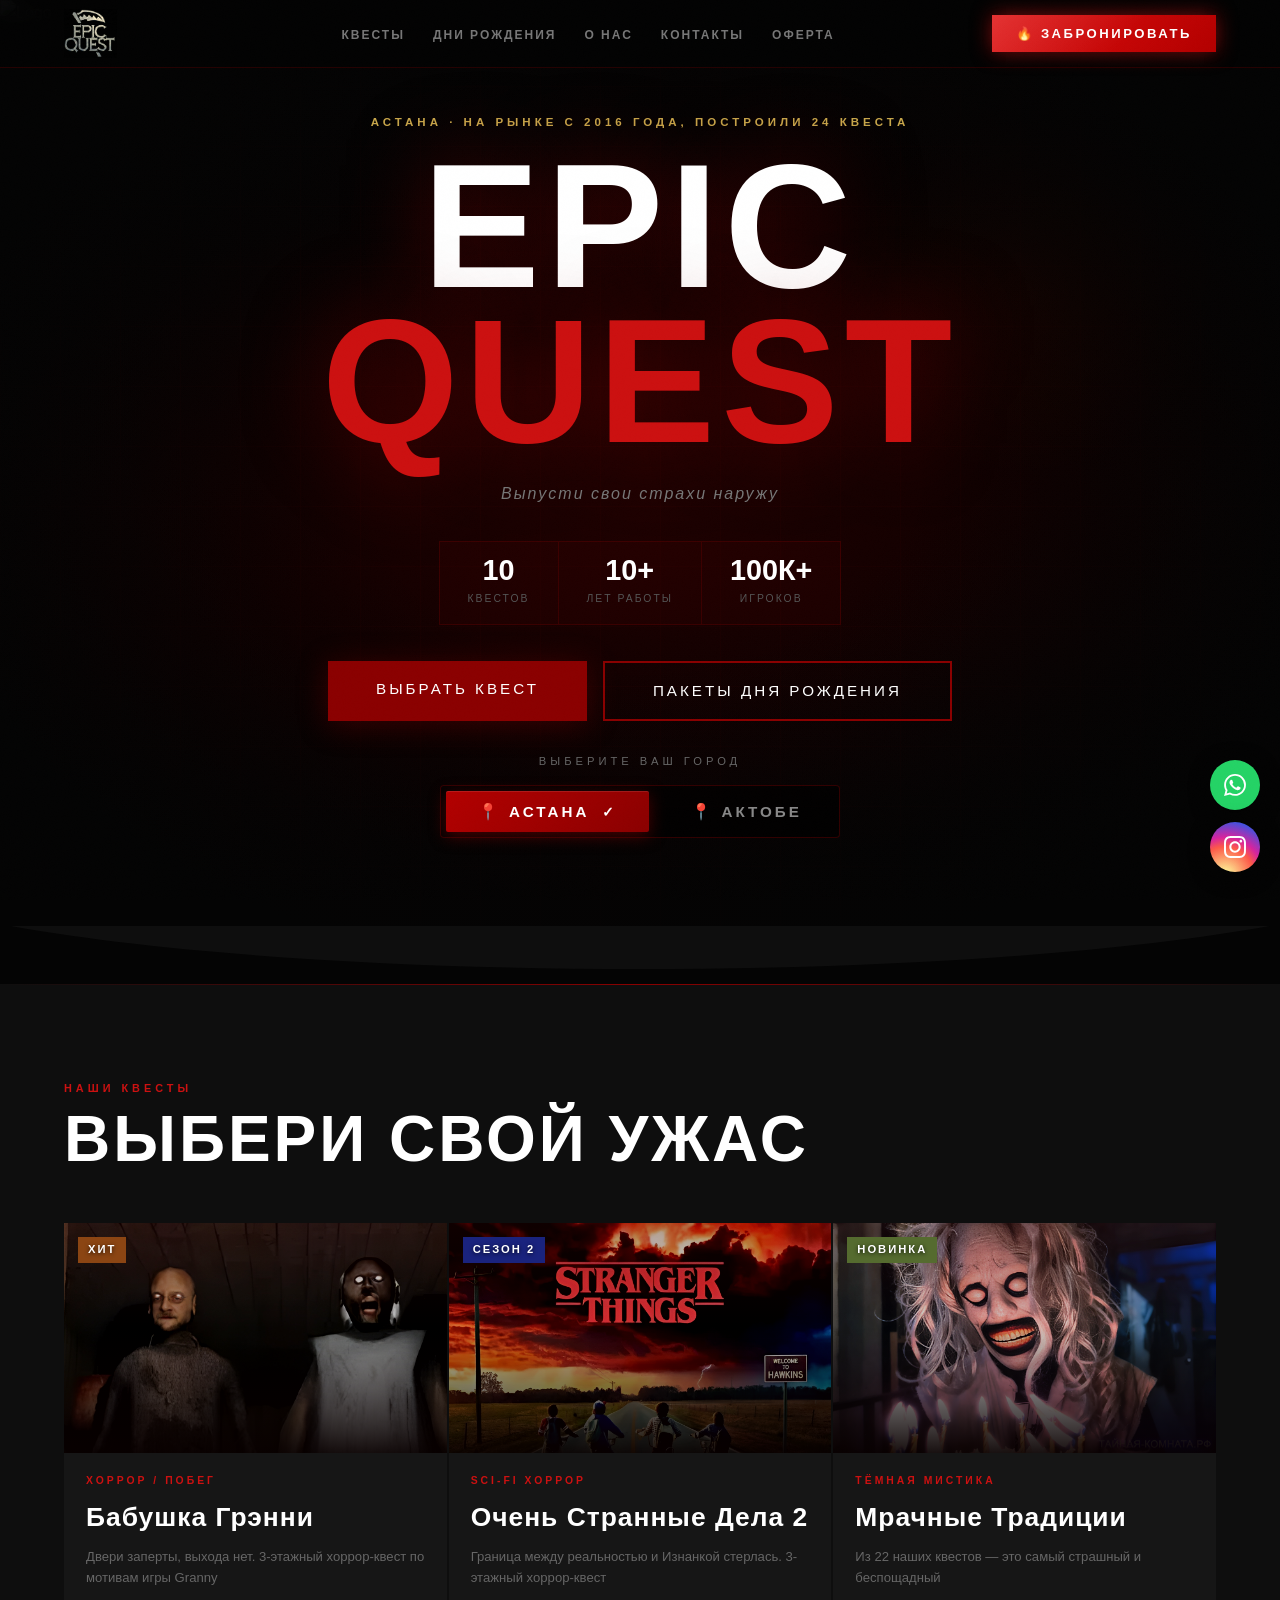
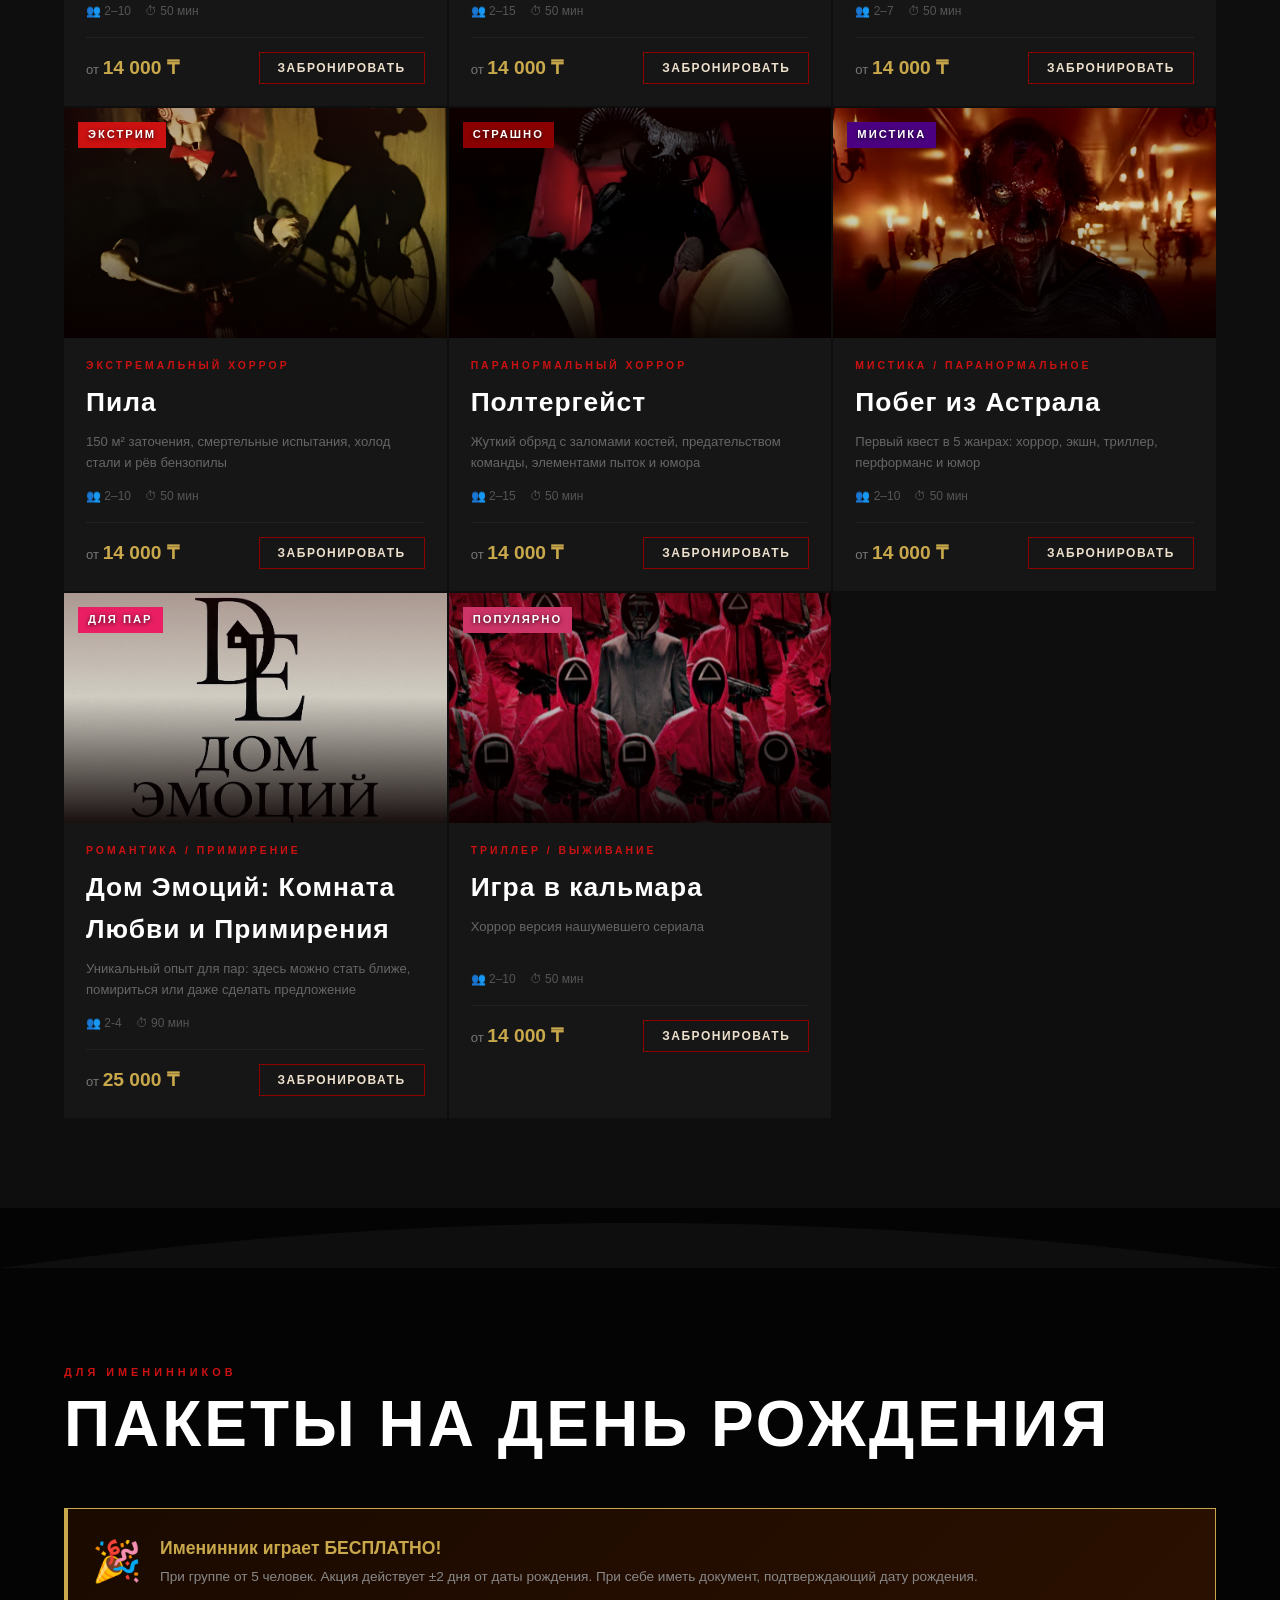
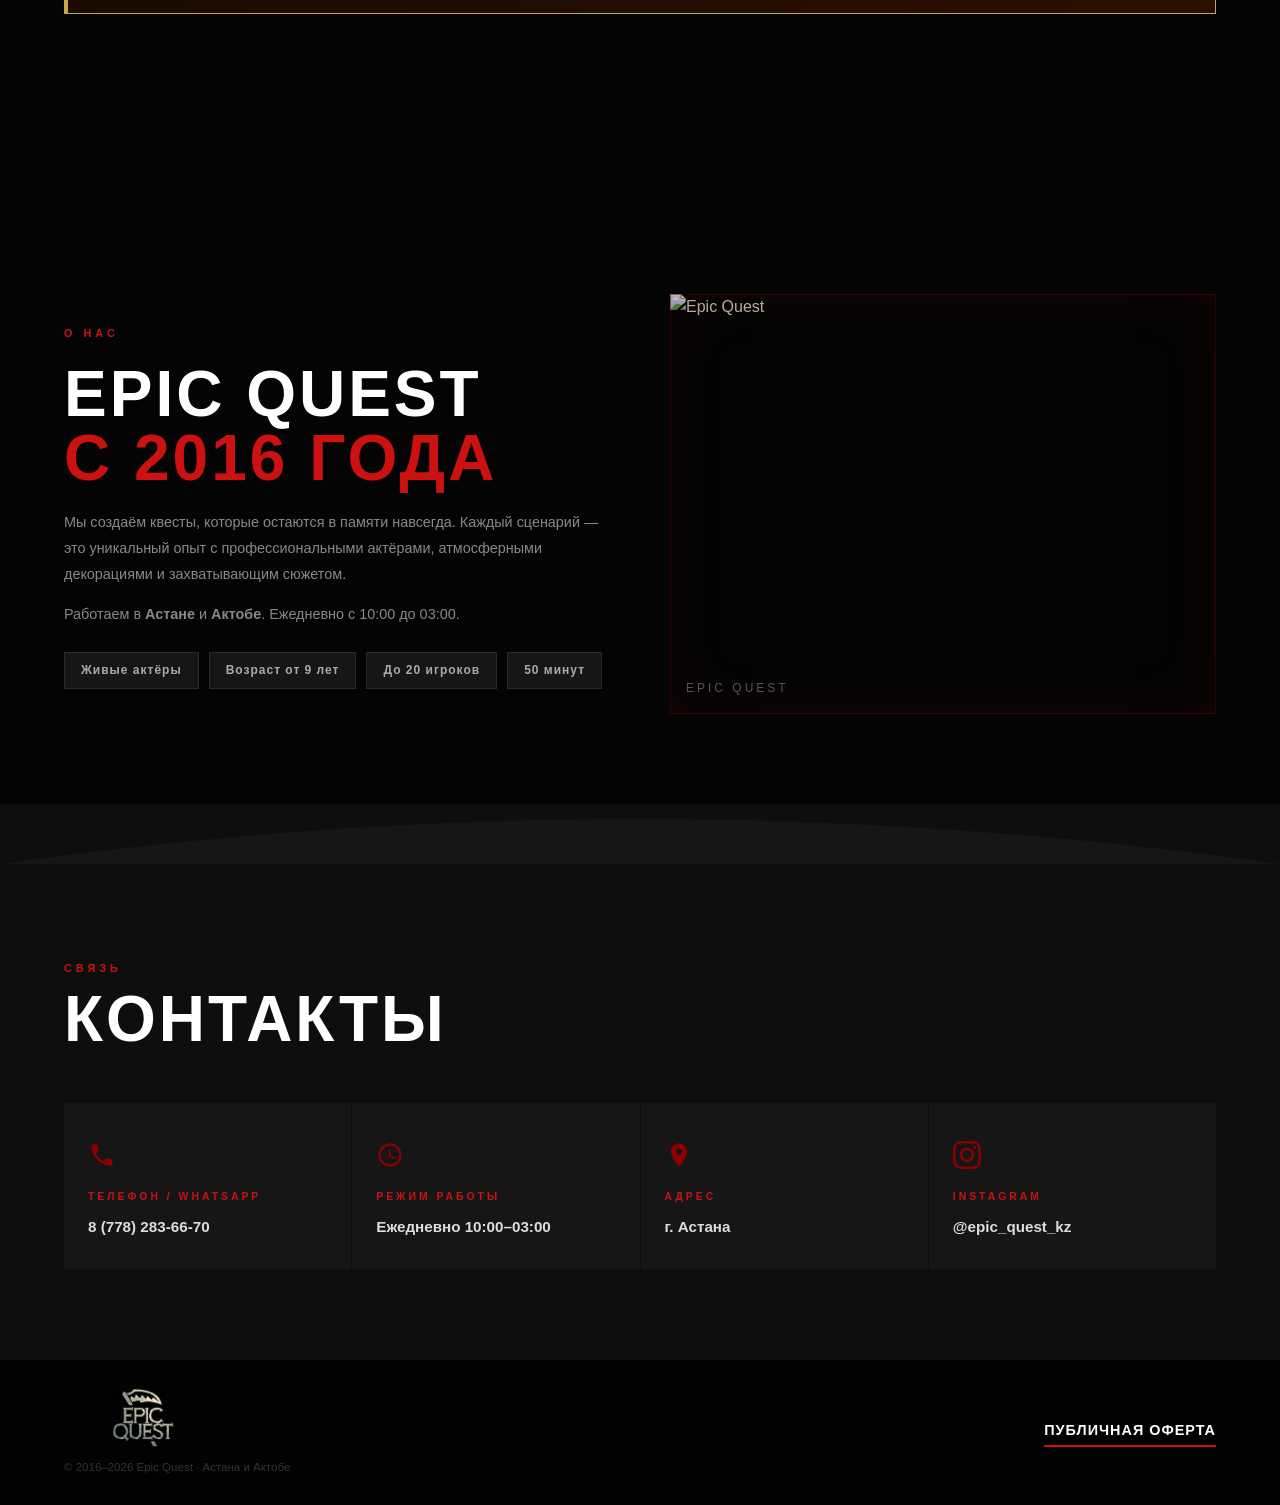
==== commit 4308f114: "Update print statement from 'Hello' to 'Goodbye'" ====
--- a/index.html
+++ b/index.html
@@ -1,52 +1,55 @@
 <!DOCTYPE html>
 <html lang="ru">
 <head>
+  <link rel="icon" type="image/png" href="static/img/logo.png" />
   <meta charset="UTF-8">
   <meta name="viewport" content="width=device-width, initial-scale=1.0">
-  <title>Epic Quest Astana — Квесты в реальности | Хоррор квесты Астана</title>
-  <meta name="description" content="Epic Quest Astana — хоррор квесты с живыми актёрами. 8 квестов, от 14 000 тг. Работаем с 2016 года. Полтергейст, Пила, Игра в кальмара и другие. Забронировать: 8 (778) 283-66-70" />
-  <meta name="keywords" content="квест Астана, хоррор квест, комната страха, escape room Астана, день рождения квест" />
-  <meta property="og:title" content="Epic Quest Astana — Хоррор квесты с живыми актёрами" />
-  <meta property="og:description" content="8 хоррор-квестов в Астане с живыми актёрами. От 14 000 тг. Полтергейст, Пила, Гренни, ОСД и другие. Работаем с 2016 года." />
+  <title>Epic Quest — Квесты в реальности | Астана и Актобе</title>
+  <meta name="description" content="Epic Quest — хоррор квесты с живыми актёрами в Астане и Актобе. От 8 000 тг. Работаем с 2016 года. Забронировать: 8 (778) 283-66-70" />
+  <meta name="keywords" content="квест Астана, квест Актобе, хоррор квест, комната страха, escape room" />
+  <meta property="og:title" content="Epic Quest — Хоррор квесты" />
+  <meta property="og:description" content="Хоррор-квесты в Астане и Актобе." />
   <meta property="og:type" content="website" />
-  <meta property="og:image" content="https://epicquest.kz/static/img/og-cover.jpg" />
-  <meta property="og:image:width" content="1200" />
-  <meta property="og:image:height" content="630" />
-  <meta property="og:url" content="https://epicquest.kz/" />
+  <meta property="og:image" content="https://epic-quest.kz/static/img/og-cover.jpg" />
+  <meta property="og:url" content="https://epic-quest.kz/" />
   <meta property="og:locale" content="ru_RU" />
-  <meta name="twitter:card" content="summary_large_image" />
-  <meta name="twitter:title" content="Epic Quest Astana — Хоррор квесты" />
-  <meta name="twitter:description" content="8 хоррор-квестов с живыми актёрами в Астане. От 14 000 тг." />
-  <meta name="twitter:image" content="https://epicquest.kz/static/img/og-cover.jpg" />
   <link rel="stylesheet" href="static/css/main.css" />
-  <link rel="icon" type="image/svg+xml" href="/favicon.svg" />
   <style>
-    /* ── КНОПКА «ЗАБРОНИРОВАТЬ» В НАВБАРЕ — триггерная красная ── */
+	 .logo {
+  width: 120px;
+}
+
+header {
+  text-align: center;
+  padding: 20px;
+} 
+	  /* Увеличенный отступ hero для мобильных и in-app браузеров */
+@media (max-width: 768px) {
+  .hero {
+    padding-top: calc(90px + env(safe-area-inset-top, 0px));
+  }
+  .hero-tag {
+    margin-top: 8px;
+    font-size: .7rem;
+    line-height: 1.5;
+  }
+}
+    /* Кнопка "Забронировать" в навбаре */
     .btn-book-nav {
-      display: inline-flex;
-      align-items: center;
-      gap: 8px;
+      display: inline-flex; align-items: center; gap: 8px;
       background: linear-gradient(135deg, #e01010 0%, #b30000 100%);
-      color: #fff;
-      border: none;
-      cursor: pointer;
-      font-family: 'Oswald', sans-serif;
-      font-size: .82rem;
-      font-weight: 700;
-      letter-spacing: 2.5px;
-      text-transform: uppercase;
+      color: #fff; border: none; cursor: pointer;
+      font-family: 'Oswald', sans-serif; font-size: .82rem;
+      font-weight: 700; letter-spacing: 2.5px; text-transform: uppercase;
       padding: 11px 24px;
       transition: background .2s, transform .15s, box-shadow .2s;
       box-shadow: 0 0 20px rgba(220,20,20,.55), 0 2px 8px rgba(0,0,0,.4);
       white-space: nowrap;
       animation: bookPulse 2s ease-in-out infinite;
-      position: relative;
-      overflow: hidden;
+      position: relative; overflow: hidden;
     }
     .btn-book-nav::before {
-      content: '';
-      position: absolute;
-      inset: 0;
+      content: ''; position: absolute; inset: 0;
       background: linear-gradient(135deg, rgba(255,255,255,.15) 0%, transparent 60%);
       pointer-events: none;
     }
@@ -55,23 +58,77 @@
       transform: translateY(-2px);
       box-shadow: 0 0 32px rgba(255,30,30,.7), 0 4px 16px rgba(0,0,0,.5);
     }
-    .btn-book-nav:active {
-      transform: scale(.96);
-    }
+    .btn-book-nav:active { transform: scale(.96); }
     @keyframes bookPulse {
       0%, 100% { box-shadow: 0 0 16px rgba(220,20,20,.45), 0 2px 8px rgba(0,0,0,.4); }
-      50%       { box-shadow: 0 0 36px rgba(255,30,30,.8), 0 2px 8px rgba(0,0,0,.4); }
-    }
-
-    /* ── Пакеты ДР: яркие фоны карточек ── */
-    .pkg-card {
+      50%      { box-shadow: 0 0 36px rgba(255,30,30,.8), 0 2px 8px rgba(0,0,0,.4); }
+    }
+    .hero-city-picker {
+      margin-top: 28px;
+      display: flex;
+      flex-direction: column;
+      align-items: center;
+      gap: 14px;
+      animation: fadeUp .9s .3s ease both;
+    }
+    .hero-city-label {
+      font-family: 'Oswald', sans-serif;
+      font-size: .7rem;
+      letter-spacing: 4px;
+      color: #666;
+      text-transform: uppercase;
+      font-weight: 500;
+    }
+    .hero-city-buttons {
+      display: inline-flex;
+      gap: 10px;
+      background: rgba(0,0,0,.6);
+      border: 1px solid rgba(139,0,0,.35);
+      padding: 5px;
+      border-radius: 4px;
+      backdrop-filter: blur(8px);
+    }
+    .city-btn {
       position: relative;
-      overflow: hidden;
-    }
+      background: transparent;
+      border: none;
+      color: #888;
+      cursor: pointer;
+      font-family: 'Oswald', sans-serif;
+      font-size: .95rem;
+      font-weight: 600;
+      letter-spacing: 3px;
+      text-transform: uppercase;
+      padding: 12px 32px;
+      border-radius: 2px;
+      transition: all .25s ease;
+      display: flex;
+      align-items: center;
+      gap: 8px;
+      min-width: 140px;
+      justify-content: center;
+    }
+    .city-btn:hover:not(.active) {
+      color: #ddd;
+      background: rgba(255,255,255,.03);
+    }
+    .city-btn.active {
+      background: linear-gradient(135deg, #b30000, #8b0000);
+      color: #fff;
+      box-shadow: 0 4px 16px rgba(139,0,0,.5), inset 0 1px 0 rgba(255,255,255,.1);
+    }
+    .city-btn-icon { font-size: 1rem; line-height: 1; }
+    .city-btn-check { display: none; margin-left: 4px; font-size: .85rem; }
+    .city-btn.active .city-btn-check { display: inline; }
+    @media (max-width: 680px) {
+      .hero-city-picker { margin-top: 20px; }
+      .hero-city-label { font-size: .62rem; letter-spacing: 2.5px; }
+      .hero-city-buttons { gap: 6px; padding: 4px; width: 100%; }
+      .city-btn { flex: 1; font-size: .82rem; letter-spacing: 2px; padding: 11px 12px; min-width: 0; }
+    }
+    .pkg-card { position: relative; overflow: hidden; }
     .pkg-card::before {
-      content: '';
-      position: absolute;
-      inset: 0;
+      content: ''; position: absolute; inset: 0;
       background: linear-gradient(135deg, rgba(139,0,0,.12) 0%, rgba(30,0,0,.06) 100%);
       pointer-events: none;
     }
@@ -81,175 +138,31 @@
     .pkg-card-legend::before {
       background: linear-gradient(135deg, rgba(155,89,182,.16) 0%, rgba(30,0,40,.06) 100%);
     }
-
-    /* ── pkg-meta: доп. места на новой строке ── */
-    .pkg-meta {
-      display: flex;
-      flex-direction: column;
-      gap: 4px;
-    }
-    .pkg-meta-extra {
-      color: #c9a84c;
-      font-weight: 600;
-      font-size: .8rem;
-    }
-
-    /* ── Карточки квестов: object-position для правильного кадрирования ── */
-    #questsGrid .qcard-img img[src*="pila"] { object-position: center 20%; }
-    #questsGrid .qcard-img img[src*="osd"]  { object-position: center 15%; }
-
-    /* hero-value-prop убран */
-    .hero-value-prop { display: none !important; }
-
-    /* ══════════════════════════════
-       COUNTER ANIMATION
-    ══════════════════════════════ */
-    .hero-stat span { transition: none; }
-    .hero-stat.counting span { opacity: .7; }
-
-    /* ══════════════════════════════
-       SCROLL REVEAL
-    ══════════════════════════════ */
-    .reveal {
-      opacity: 0;
-      transform: translateY(32px);
-      transition: opacity .65s ease, transform .65s ease;
-    }
-    .reveal.is-visible {
-      opacity: 1;
-      transform: translateY(0);
-    }
-    .reveal-delay-1 { transition-delay: .1s; }
-    .reveal-delay-2 { transition-delay: .2s; }
-    .reveal-delay-3 { transition-delay: .3s; }
-    .reveal-delay-4 { transition-delay: .4s; }
-
-    /* ══════════════════════════════
-       SECTION WAVE DIVIDERS
-    ══════════════════════════════ */
-    .wave-divider {
-      display: block;
-      width: 100%;
-      overflow: hidden;
-      line-height: 0;
-      margin: 0;
-    }
-    .wave-divider svg {
-      display: block;
-      width: 100%;
-      height: 60px;
-    }
-
-    /* ══════════════════════════════
-       TYPOGRAPHY — QUEST PAGE LEDE
-    ══════════════════════════════ */
-    .qpage-desc p:first-child {
-      font-size: 1.08rem;
-      color: #bbb;
-      line-height: 1.75;
-      font-weight: 400;
-      margin-bottom: 18px;
-    }
-    .qpage-desc p:first-child::first-letter {
-      float: left;
-      font-family: 'Oswald', sans-serif;
-      font-size: 3.8rem;
-      font-weight: 700;
-      line-height: .75;
-      padding: 4px 10px 0 0;
-      color: var(--blood2);
-    }
-
-    /* ══════════════════════════════
-       BOTTOM-SHEET BOOKING (MOBILE)
-    ══════════════════════════════ */
-    .bottom-sheet-overlay {
-      display: none;
-      position: fixed;
-      inset: 0;
-      z-index: 3000;
-      background: rgba(0,0,0,.7);
-      align-items: flex-end;
-      justify-content: center;
-      padding: 0;
-    }
-    .bottom-sheet-overlay.active { display: flex; }
-
-    .bottom-sheet {
-      background: #1a1a1a;
-      width: 100%;
-      max-width: 540px;
-      max-height: 92vh;
-      overflow-y: auto;
-      border-radius: 20px 20px 0 0;
-      border-top: 3px solid var(--blood);
-      transform: translateY(100%);
-      transition: transform .35s cubic-bezier(.32,1,.5,1);
-      padding-bottom: env(safe-area-inset-bottom, 16px);
-    }
-    .bottom-sheet-overlay.active .bottom-sheet {
-      transform: translateY(0);
-    }
-    .bottom-sheet-handle {
-      width: 40px; height: 4px;
-      background: #444;
-      border-radius: 2px;
-      margin: 12px auto 0;
-    }
-    .bottom-sheet::-webkit-scrollbar { width: 3px; }
-    .bottom-sheet::-webkit-scrollbar-thumb { background: var(--blood); }
-
-    /* Десктоп — bottom-sheet → обычная модалка */
-    @media (min-width: 600px) {
-      .bottom-sheet-overlay { align-items: center; padding: 16px; }
-      .bottom-sheet {
-        border-radius: 0;
-        max-height: 90vh;
-        border: 1px solid #2a2a2a;
-        border-top: 2px solid var(--blood);
-        transform: translateY(24px);
-        opacity: 0;
-        transition: transform .3s ease, opacity .3s ease;
-      }
-      .bottom-sheet-overlay.active .bottom-sheet {
-        transform: translateY(0);
-        opacity: 1;
-      }
-      .bottom-sheet-handle { display: none; }
-    }
-
-    /* ══════════════════════════════
-       STICKY BOOK BTN (quest page, mobile)
-    ══════════════════════════════ */
-    .sticky-book-bar {
-      display: none;
-      position: fixed;
-      bottom: 0; left: 0; right: 0;
-      z-index: 1500;
-      padding: 10px 16px calc(10px + env(safe-area-inset-bottom, 0px));
-      background: linear-gradient(to top, rgba(4,4,4,.98) 60%, transparent);
-    }
-    @media (max-width: 680px) {
-      .sticky-book-bar { display: block; }
-    }
-    .sticky-book-btn {
-      width: 100%;
-      background: linear-gradient(135deg, #e01010 0%, #b30000 100%);
-      color: #fff;
-      border: none;
-      cursor: pointer;
-      font-family: 'Oswald', sans-serif;
-      font-size: 1rem;
-      font-weight: 700;
-      letter-spacing: 3px;
-      text-transform: uppercase;
-      padding: 16px;
-      border-radius: 4px;
-      box-shadow: 0 0 28px rgba(220,20,20,.5);
-      animation: bookPulse 2s ease-in-out infinite;
-    }
+    .pkg-meta { display: flex; flex-direction: column; gap: 4px; }
+    .pkg-meta-extra { color: #c9a84c; font-weight: 600; font-size: .8rem; }
+    .reveal { opacity: 0; transform: translateY(32px); transition: opacity .65s ease, transform .65s ease; }
+    .reveal.is-visible { opacity: 1; transform: translateY(0); }
+    .wave-divider { display: block; width: 100%; overflow: hidden; line-height: 0; margin: 0; }
+    .wave-divider svg { display: block; width: 100%; height: 60px; }
+    #birthdayNote {
+      background: linear-gradient(135deg, #1a0a00, #2a1400);
+      border: 1px solid #c9a84c;
+      border-left: 3px solid #c9a84c;
+      padding: 12px 14px; margin-bottom: 16px;
+      font-size: .8rem; color: #d4b870; line-height: 1.6;
+    }
+	  /* Увеличенный отступ hero для мобильных и in-app браузеров */
+@media (max-width: 768px) {
+  .hero {
+    padding-top: calc(90px + env(safe-area-inset-top, 0px));
+  }
+  .hero-tag {
+    margin-top: 8px;
+    font-size: .7rem;
+    line-height: 1.5;
+  }
+}
   </style>
-  <!-- Google Analytics -->
   <script async src="https://www.googletagmanager.com/gtag/js?id=G-C5F29H3LT9"></script>
   <script>
     window.dataLayer = window.dataLayer || [];
@@ -259,22 +172,20 @@
   </script>
 </head>
 <body>
-
-<!-- ПЛАВАЮЩИЕ КНОПКИ -->
+  <a href="index.html">
+    <img src="logo.png" alt="Logo" class="logo">
+	</a>
 <div class="float-btns">
-  <a href="https://wa.me/77782836670?text=%D0%A5%D0%BE%D1%87%D1%83%20%D1%81%D1%8B%D0%B3%D1%80%D0%B0%D1%82%D1%8C%20%F0%9F%98%88"
-     target="_blank" rel="noopener" class="float-btn float-wa" title="WhatsApp">
-    <svg viewBox="0 0 24 24" fill="currentColor" aria-hidden="true"><path d="M17.472 14.382c-.297-.149-1.758-.867-2.03-.967-.273-.099-.471-.148-.67.15-.197.297-.767.966-.94 1.164-.173.199-.347.223-.644.075-.297-.15-1.255-.463-2.39-1.475-.883-.788-1.48-1.761-1.653-2.059-.173-.297-.018-.458.13-.606.134-.133.298-.347.446-.52.149-.174.198-.298.298-.497.099-.198.05-.371-.025-.52-.075-.149-.669-1.612-.916-2.207-.242-.579-.487-.5-.669-.51-.173-.008-.371-.01-.57-.01-.198 0-.52.074-.792.372-.272.297-1.04 1.016-1.04 2.479 0 1.462 1.065 2.875 1.213 3.074.149.198 2.096 3.2 5.077 4.487.709.306 1.262.489 1.694.625.712.227 1.36.195 1.871.118.571-.085 1.758-.719 2.006-1.413.248-.694.248-1.289.173-1.413-.074-.124-.272-.198-.57-.347m-5.421 7.403h-.004a9.87 9.87 0 0 1-5.031-1.378l-.361-.214-3.741.982.998-3.648-.235-.374a9.86 9.86 0 0 1-1.51-5.26c.001-5.45 4.436-9.884 9.888-9.884 2.64 0 5.122 1.03 6.988 2.898a9.825 9.825 0 0 1 2.893 6.994c-.003 5.45-4.437 9.884-9.885 9.884m8.413-18.297A11.815 11.815 0 0 0 12.05 0C5.495 0 .16 5.335.157 11.892c0 2.096.547 4.142 1.588 5.945L.057 24l6.305-1.654a11.882 11.882 0 0 0 5.683 1.448h.005c6.554 0 11.89-5.335 11.893-11.893a11.821 11.821 0 0 0-3.48-8.413Z"/></svg>
+  <a href="https://wa.me/77782836670?text=%D0%A5%D0%BE%D1%87%D1%83%20%D1%81%D1%8B%D0%B3%D1%80%D0%B0%D1%82%D1%8C%20%F0%9F%98%88" target="_blank" rel="noopener" class="float-btn float-wa" title="WhatsApp">
+    <svg viewBox="0 0 24 24" fill="currentColor"><path d="M17.472 14.382c-.297-.149-1.758-.867-2.03-.967-.273-.099-.471-.148-.67.15-.197.297-.767.966-.94 1.164-.173.199-.347.223-.644.075-.297-.15-1.255-.463-2.39-1.475-.883-.788-1.48-1.761-1.653-2.059-.173-.297-.018-.458.13-.606.134-.133.298-.347.446-.52.149-.174.198-.298.298-.497.099-.198.05-.371-.025-.52-.075-.149-.669-1.612-.916-2.207-.242-.579-.487-.5-.669-.51-.173-.008-.371-.01-.57-.01-.198 0-.52.074-.792.372-.272.297-1.04 1.016-1.04 2.479 0 1.462 1.065 2.875 1.213 3.074.149.198 2.096 3.2 5.077 4.487.709.306 1.262.489 1.694.625.712.227 1.36.195 1.871.118.571-.085 1.758-.719 2.006-1.413.248-.694.248-1.289.173-1.413-.074-.124-.272-.198-.57-.347m-5.421 7.403h-.004a9.87 9.87 0 0 1-5.031-1.378l-.361-.214-3.741.982.998-3.648-.235-.374a9.86 9.86 0 0 1-1.51-5.26c.001-5.45 4.436-9.884 9.888-9.884 2.64 0 5.122 1.03 6.988 2.898a9.825 9.825 0 0 1 2.893 6.994c-.003 5.45-4.437 9.884-9.885 9.884m8.413-18.297A11.815 11.815 0 0 0 12.05 0C5.495 0 .16 5.335.157 11.892c0 2.096.547 4.142 1.588 5.945L.057 24l6.305-1.654a11.882 11.882 0 0 0 5.683 1.448h.005c6.554 0 11.89-5.335 11.893-11.893a11.821 11.821 0 0 0-3.48-8.413Z"/></svg>
   </a>
   <a href="https://www.instagram.com/epic_quest_kz" target="_blank" rel="noopener" class="float-btn float-ig" title="Instagram">
-    <svg viewBox="0 0 24 24" fill="currentColor" aria-hidden="true"><path d="M12 2.163c3.204 0 3.584.012 4.85.07 3.252.148 4.771 1.691 4.919 4.919.058 1.265.069 1.645.069 4.849 0 3.205-.012 3.584-.069 4.849-.149 3.225-1.664 4.771-4.919 4.919-1.266.058-1.644.07-4.85.07-3.204 0-3.584-.012-4.849-.07-3.26-.149-4.771-1.699-4.919-4.92-.058-1.265-.07-1.644-.07-4.849 0-3.204.013-3.583.07-4.849.149-3.227 1.664-4.771 4.919-4.919 1.266-.057 1.645-.069 4.849-.069zm0-2.163c-3.259 0-3.667.014-4.947.072-4.358.2-6.78 2.618-6.98 6.98-.059 1.281-.073 1.689-.073 4.948 0 3.259.014 3.668.072 4.948.2 4.358 2.618 6.78 6.98 6.98 1.281.058 1.689.072 4.948.072 3.259 0 3.668-.014 4.948-.072 4.354-.2 6.782-2.618 6.979-6.98.059-1.28.073-1.689.073-4.948 0-3.259-.014-3.667-.072-4.947-.196-4.354-2.617-6.78-6.979-6.98-1.281-.059-1.69-.073-4.949-.073zm0 5.838c-3.403 0-6.162 2.759-6.162 6.162s2.759 6.163 6.162 6.163 6.162-2.759 6.162-6.163c0-3.403-2.759-6.162-6.162-6.162zm0 10.162c-2.209 0-4-1.79-4-4 0-2.209 1.791-4 4-4s4 1.791 4 4c0 2.21-1.791 4-4 4zm6.406-11.845c-.796 0-1.441.645-1.441 1.44s.645 1.44 1.441 1.44c.795 0 1.439-.645 1.439-1.44s-.644-1.44-1.439-1.44z"/></svg>
+    <svg viewBox="0 0 24 24" fill="currentColor"><path d="M12 2.163c3.204 0 3.584.012 4.85.07 3.252.148 4.771 1.691 4.919 4.919.058 1.265.069 1.645.069 4.849 0 3.205-.012 3.584-.069 4.849-.149 3.225-1.664 4.771-4.919 4.919-1.266.058-1.644.07-4.85.07-3.204 0-3.584-.012-4.849-.07-3.26-.149-4.771-1.699-4.919-4.92-.058-1.265-.07-1.644-.07-4.849 0-3.204.013-3.583.07-4.849.149-3.227 1.664-4.771 4.919-4.919 1.266-.057 1.645-.069 4.849-.069zm0-2.163c-3.259 0-3.667.014-4.947.072-4.358.2-6.78 2.618-6.98 6.98-.059 1.281-.073 1.689-.073 4.948 0 3.259.014 3.668.072 4.948.2 4.358 2.618 6.78 6.98 6.98 1.281.058 1.689.072 4.948.072 3.259 0 3.668-.014 4.948-.072 4.354-.2 6.782-2.618 6.979-6.98.059-1.28.073-1.689.073-4.948 0-3.259-.014-3.667-.072-4.947-.196-4.354-2.617-6.78-6.979-6.98-1.281-.059-1.69-.073-4.949-.073zm0 5.838c-3.403 0-6.162 2.759-6.162 6.162s2.759 6.163 6.162 6.163 6.162-2.759 6.162-6.163c0-3.403-2.759-6.162-6.162-6.162zm0 10.162c-2.209 0-4-1.79-4-4 0-2.209 1.791-4 4-4s4 1.791 4 4c0 2.21-1.791 4-4 4zm6.406-11.845c-.796 0-1.441.645-1.441 1.44s.645 1.44 1.441 1.44c.795 0 1.439-.645 1.439-1.44s-.644-1.44-1.439-1.44z"/></svg>
   </a>
 </div>
-
-<!-- ═══ НАВИГАЦИЯ ═══ -->
 <nav id="navbar" role="navigation" aria-label="Главное меню">
-  <a href="index.html" class="logo" aria-label="Epic Quest — на главную">
-    <img src="static/img/logo.webp" alt="Epic Quest Astana" class="logo-img" width="160" height="50" />
+  <a href="index.html" class="logo">
+    <img src="static/img/logo.webp" alt="Epic Quest" class="logo-img" width="160" height="50" />
   </a>
   <ul class="nav-links">
     <li><a href="#quests">Квесты</a></li>
@@ -288,7 +199,7 @@
     <span class="burger__line"></span>
     <span class="burger__line"></span>
   </button>
-  <div class="nav-mobile" id="navMobile" role="navigation" aria-label="Мобильное меню">
+  <div class="nav-mobile" id="navMobile">
     <ul class="nav-mobile__list">
       <li><a href="#quests">Квесты</a></li>
       <li><a href="#packages">Дни рождения</a></li>
@@ -296,231 +207,78 @@
       <li><a href="#contacts">Контакты</a></li>
       <li><a href="oferta.html">Оферта</a></li>
     </ul>
-    <div class="nav-mobile__socials">
-      <a href="https://www.instagram.com/epic_quest_kz" target="_blank" rel="noopener" aria-label="Instagram">
-        <svg viewBox="0 0 24 24"><path d="M12 2.163c3.204 0 3.584.012 4.85.07 3.252.148 4.771 1.691 4.919 4.919.058 1.265.069 1.645.069 4.849 0 3.205-.012 3.584-.069 4.849-.149 3.225-1.664 4.771-4.919 4.919-1.266.058-1.644.07-4.85.07-3.204 0-3.584-.012-4.849-.07-3.26-.149-4.771-1.699-4.919-4.92-.058-1.265-.07-1.644-.07-4.849 0-3.204.013-3.583.07-4.849.149-3.227 1.664-4.771 4.919-4.919 1.266-.057 1.645-.069 4.849-.069zm0-2.163c-3.259 0-3.667.014-4.947.072-4.358.2-6.78 2.618-6.98 6.98-.059 1.281-.073 1.689-.073 4.948 0 3.259.014 3.668.072 4.948.2 4.358 2.618 6.78 6.98 6.98 1.281.058 1.689.072 4.948.072 3.259 0 3.668-.014 4.948-.072 4.354-.2 6.782-2.618 6.979-6.98.059-1.28.073-1.689.073-4.948 0-3.259-.014-3.667-.072-4.947-.196-4.354-2.617-6.78-6.979-6.98-1.281-.059-1.69-.073-4.949-.073zm0 5.838c-3.403 0-6.162 2.759-6.162 6.162s2.759 6.163 6.162 6.163 6.162-2.759 6.162-6.163c0-3.403-2.759-6.162-6.162-6.162zm0 10.162c-2.209 0-4-1.79-4-4 0-2.209 1.791-4 4-4s4 1.791 4 4c0 2.21-1.791 4-4 4zm6.406-11.845c-.796 0-1.441.645-1.441 1.44s.645 1.44 1.441 1.44c.795 0 1.439-.645 1.439-1.44s-.644-1.44-1.439-1.44z"/></svg>
-      </a>
-      <a href="https://t.me/epic_rules" target="_blank" rel="noopener" aria-label="Telegram">
-        <svg viewBox="0 0 24 24"><path d="M11.944 0A12 12 0 0 0 0 12a12 12 0 0 0 12 12 12 12 0 0 0 12-12A12 12 0 0 0 12 0a12 12 0 0 0-.056 0zm4.962 7.224c.1-.002.321.023.465.14a.506.506 0 0 1 .171.325c.016.093.036.306.02.472-.18 1.898-.962 6.502-1.36 8.627-.168.9-.499 1.201-.82 1.23-.696.065-1.225-.46-1.9-.902-1.056-.693-1.653-1.124-2.678-1.8-1.185-.78-.417-1.21.258-1.91.177-.184 3.247-2.977 3.307-3.23.007-.032.014-.15-.056-.212s-.174-.041-.249-.024c-.106.024-1.793 1.14-5.061 3.345-.48.33-.913.49-1.302.48-.428-.008-1.252-.241-1.865-.44-.752-.245-1.349-.374-1.297-.789.027-.216.325-.437.893-.663 3.498-1.524 5.83-2.529 6.998-3.014 3.332-1.386 4.025-1.627 4.476-1.635z"/></svg>
-      </a>
-      <a href="https://wa.me/77782836670?text=%D0%A5%D0%BE%D1%87%D1%83%20%D1%81%D1%8B%D0%B3%D1%80%D0%B0%D1%82%D1%8C%20%F0%9F%98%88" target="_blank" rel="noopener" aria-label="WhatsApp">
-        <svg viewBox="0 0 24 24"><path d="M17.472 14.382c-.297-.149-1.758-.867-2.03-.967-.273-.099-.471-.148-.67.15-.197.297-.767.966-.94 1.164-.173.199-.347.223-.644.075-.297-.15-1.255-.463-2.39-1.475-.883-.788-1.48-1.761-1.653-2.059-.173-.297-.018-.458.13-.606.134-.133.298-.347.446-.52.149-.174.198-.298.298-.497.099-.198.05-.371-.025-.52-.075-.149-.669-1.612-.916-2.207-.242-.579-.487-.5-.669-.51-.173-.008-.371-.01-.57-.01-.198 0-.52.074-.792.372-.272.297-1.04 1.016-1.04 2.479 0 1.462 1.065 2.875 1.213 3.074.149.198 2.096 3.2 5.077 4.487.709.306 1.262.489 1.694.625.712.227 1.36.195 1.871.118.571-.085 1.758-.719 2.006-1.413.248-.694.248-1.289.173-1.413-.074-.124-.272-.198-.57-.347m-5.421 7.403h-.004a9.87 9.87 0 0 1-5.031-1.378l-.361-.214-3.741.982.998-3.648-.235-.374a9.86 9.86 0 0 1-1.51-5.26c.001-5.45 4.436-9.884 9.888-9.884 2.64 0 5.122 1.03 6.988 2.898a9.825 9.825 0 0 1 2.893 6.994c-.003 5.45-4.437 9.884-9.885 9.884m8.413-18.297A11.815 11.815 0 0 0 12.05 0C5.495 0 .16 5.335.157 11.892c0 2.096.547 4.142 1.588 5.945L.057 24l6.305-1.654a11.882 11.882 0 0 0 5.683 1.448h.005c6.554 0 11.89-5.335 11.893-11.893a11.821 11.821 0 0 0-3.48-8.413Z"/></svg>
-      </a>
-    </div>
   </div>
   <div class="nav-right">
-    <div class="nav-socials" aria-label="Социальные сети">
-      <a href="https://www.instagram.com/epic_quest_kz" target="_blank" rel="noopener" title="Instagram">
-        <svg viewBox="0 0 24 24" aria-hidden="true"><path d="M12 2.163c3.204 0 3.584.012 4.85.07 3.252.148 4.771 1.691 4.919 4.919.058 1.265.069 1.645.069 4.849 0 3.205-.012 3.584-.069 4.849-.149 3.225-1.664 4.771-4.919 4.919-1.266.058-1.644.07-4.85.07-3.204 0-3.584-.012-4.849-.07-3.26-.149-4.771-1.699-4.919-4.92-.058-1.265-.07-1.644-.07-4.849 0-3.204.013-3.583.07-4.849.149-3.227 1.664-4.771 4.919-4.919 1.266-.057 1.645-.069 4.849-.069zm0-2.163c-3.259 0-3.667.014-4.947.072-4.358.2-6.78 2.618-6.98 6.98-.059 1.281-.073 1.689-.073 4.948 0 3.259.014 3.668.072 4.948.2 4.358 2.618 6.78 6.98 6.98 1.281.058 1.689.072 4.948.072 3.259 0 3.668-.014 4.948-.072 4.354-.2 6.782-2.618 6.979-6.98.059-1.28.073-1.689.073-4.948 0-3.259-.014-3.667-.072-4.947-.196-4.354-2.617-6.78-6.979-6.98-1.281-.059-1.69-.073-4.949-.073zm0 5.838c-3.403 0-6.162 2.759-6.162 6.162s2.759 6.163 6.162 6.163 6.162-2.759 6.162-6.163c0-3.403-2.759-6.162-6.162-6.162zm0 10.162c-2.209 0-4-1.79-4-4 0-2.209 1.791-4 4-4s4 1.791 4 4c0 2.21-1.791 4-4 4zm6.406-11.845c-.796 0-1.441.645-1.441 1.44s.645 1.44 1.441 1.44c.795 0 1.439-.645 1.439-1.44s-.644-1.44-1.439-1.44z"/></svg>
-      </a>
-      <a href="https://t.me/epic_rules" target="_blank" rel="noopener" title="Telegram">
-        <svg viewBox="0 0 24 24" aria-hidden="true"><path d="M11.944 0A12 12 0 0 0 0 12a12 12 0 0 0 12 12 12 12 0 0 0 12-12A12 12 0 0 0 12 0a12 12 0 0 0-.056 0zm4.962 7.224c.1-.002.321.023.465.14a.506.506 0 0 1 .171.325c.016.093.036.306.02.472-.18 1.898-.962 6.502-1.36 8.627-.168.9-.499 1.201-.82 1.23-.696.065-1.225-.46-1.9-.902-1.056-.693-1.653-1.124-2.678-1.8-1.185-.78-.417-1.21.258-1.91.177-.184 3.247-2.977 3.307-3.23.007-.032.014-.15-.056-.212s-.174-.041-.249-.024c-.106.024-1.793 1.14-5.061 3.345-.48.33-.913.49-1.302.48-.428-.008-1.252-.241-1.865-.44-.752-.245-1.349-.374-1.297-.789.027-.216.325-.437.893-.663 3.498-1.524 5.83-2.529 6.998-3.014 3.332-1.386 4.025-1.627 4.476-1.635z"/></svg>
-      </a>
-      <a href="https://wa.me/77782836670?text=%D0%A5%D0%BE%D1%87%D1%83%20%D1%81%D1%8B%D0%B3%D1%80%D0%B0%D1%82%D1%8C%20%F0%9F%98%88" target="_blank" rel="noopener" title="WhatsApp">
-        <svg viewBox="0 0 24 24" aria-hidden="true"><path d="M17.472 14.382c-.297-.149-1.758-.867-2.03-.967-.273-.099-.471-.148-.67.15-.197.297-.767.966-.94 1.164-.173.199-.347.223-.644.075-.297-.15-1.255-.463-2.39-1.475-.883-.788-1.48-1.761-1.653-2.059-.173-.297-.018-.458.13-.606.134-.133.298-.347.446-.52.149-.174.198-.298.298-.497.099-.198.05-.371-.025-.52-.075-.149-.669-1.612-.916-2.207-.242-.579-.487-.5-.669-.51-.173-.008-.371-.01-.57-.01-.198 0-.52.074-.792.372-.272.297-1.04 1.016-1.04 2.479 0 1.462 1.065 2.875 1.213 3.074.149.198 2.096 3.2 5.077 4.487.709.306 1.262.489 1.694.625.712.227 1.36.195 1.871.118.571-.085 1.758-.719 2.006-1.413.248-.694.248-1.289.173-1.413-.074-.124-.272-.198-.57-.347m-5.421 7.403h-.004a9.87 9.87 0 0 1-5.031-1.378l-.361-.214-3.741.982.998-3.648-.235-.374a9.86 9.86 0 0 1-1.51-5.26c.001-5.45 4.436-9.884 9.888-9.884 2.64 0 5.122 1.03 6.988 2.898a9.825 9.825 0 0 1 2.893 6.994c-.003 5.45-4.437 9.884-9.885 9.884m8.413-18.297A11.815 11.815 0 0 0 12.05 0C5.495 0 .16 5.335.157 11.892c0 2.096.547 4.142 1.588 5.945L.057 24l6.305-1.654a11.882 11.882 0 0 0 5.683 1.448h.005c6.554 0 11.89-5.335 11.893-11.893a11.821 11.821 0 0 0-3.48-8.413Z"/></svg>
-      </a>
-    </div>
-    <!-- ✅ ЗЕЛЁНАЯ ТРИГГЕРНАЯ КНОПКА «ЗАБРОНИРОВАТЬ» -->
-    <button class="btn-book-nav" onclick="location.href='#quests'" aria-label="Забронировать квест">
-      🔥 Забронировать
-    </button>
+    <button class="btn-book-nav" onclick="location.href='#quests'">🔥 Забронировать</button>
   </div>
 </nav>
-
-<!-- ═══ HERO ═══ -->
-<section class="hero" aria-label="Главный экран">
-  <div class="hero-bg" aria-hidden="true">
-    <div class="hero-glow"></div>
-    <div class="hero-grid"></div>
-  </div>
+<section class="hero">
+  <div class="hero-bg"><div class="hero-glow"></div><div class="hero-grid"></div></div>
   <div class="hero-content">
-    <p class="hero-tag">Астана · на рынке с 2016 года, построили 22 квеста</p>
-
+    <p class="hero-tag">Астана · на рынке с 2016 года, построили 24 квеста</p>
     <h1 class="hero-title">EPIC<br><span class="hero-title-red">QUEST</span></h1>
     <p class="hero-sub">Выпусти свои страхи наружу</p>
-    <div class="hero-stats" aria-label="Наши достижения">
-      <div class="hero-stat"><span data-count="8" data-suffix="">8</span><small>Квестов</small></div>
-      <div class="hero-stat-divider" aria-hidden="true"></div>
+    <div class="hero-stats">
+      <div class="hero-stat"><span data-count="10" data-suffix="">10</span><small>Квестов</small></div>
+      <div class="hero-stat-divider"></div>
       <div class="hero-stat"><span data-count="10" data-suffix="+">10+</span><small>Лет работы</small></div>
-      <div class="hero-stat-divider" aria-hidden="true"></div>
+      <div class="hero-stat-divider"></div>
       <div class="hero-stat"><span data-count="100" data-suffix="К+">100К+</span><small>Игроков</small></div>
     </div>
     <div class="hero-btns">
       <a href="#quests" class="btn-hero">Выбрать квест</a>
       <a href="#packages" class="btn-hero btn-hero-secondary">Пакеты дня рождения</a>
     </div>
+    <div class="hero-city-picker">
+      <div class="hero-city-label">Выберите ваш город</div>
+      <div class="hero-city-buttons">
+        <button class="city-btn active" data-city="astana">
+          <span class="city-btn-icon">📍</span><span>Астана</span><span class="city-btn-check">✓</span>
+        </button>
+        <button class="city-btn" data-city="aktobe">
+          <span class="city-btn-icon">📍</span><span>Актобе</span><span class="city-btn-check">✓</span>
+        </button>
+      </div>
+    </div>
   </div>
 </section>
-
-<!-- WAVE: hero → quests -->
 <div class="wave-divider" style="background:var(--d1); margin-top:-2px;">
-  <svg viewBox="0 0 1440 60" preserveAspectRatio="none" xmlns="http://www.w3.org/2000/svg">
-    <path d="M0,0 C360,60 1080,60 1440,0 L1440,60 L0,60 Z" fill="#040404"/>
-  </svg>
-</div>
-
-<!-- ═══ КВЕСТЫ ═══ -->
-<section id="quests" class="section-quests" aria-label="Наши квесты">
+  <svg viewBox="0 0 1440 60" preserveAspectRatio="none"><path d="M0,0 C360,60 1080,60 1440,0 L1440,60 L0,60 Z" fill="#040404"/></svg>
+</div>
+<section id="quests" class="section-quests">
   <div class="section-header reveal">
     <span class="section-tag">Наши квесты</span>
     <h2 class="section-title">ВЫБЕРИ СВОЙ УЖАС</h2>
   </div>
   <div class="quests-grid" id="questsGrid" role="list"></div>
 </section>
-
-<!-- WAVE: quests → packages -->
 <div class="wave-divider" style="background:var(--void);">
-  <svg viewBox="0 0 1440 60" preserveAspectRatio="none" xmlns="http://www.w3.org/2000/svg">
-    <path d="M0,60 C480,0 960,0 1440,60 L1440,60 L0,60 Z" fill="#0e0e0e"/>
-  </svg>
-</div>
-
-<!-- ═══ ПАКЕТЫ ДНЯ РОЖДЕНИЯ ═══ -->
-<section id="packages" class="section-packages" aria-label="Пакеты на день рождения">
+  <svg viewBox="0 0 1440 60" preserveAspectRatio="none"><path d="M0,60 C480,0 960,0 1440,60 L1440,60 L0,60 Z" fill="#0e0e0e"/></svg>
+</div>
+<section id="packages" class="section-packages">
   <div class="section-header reveal">
     <span class="section-tag">Для именинников</span>
     <h2 class="section-title">ПАКЕТЫ НА ДЕНЬ РОЖДЕНИЯ</h2>
   </div>
-  <div class="promo-banner" role="alert">
-    <span class="promo-icon" aria-hidden="true">🎉</span>
+  <div class="promo-banner">
+    <span class="promo-icon">🎉</span>
     <div>
       <strong>Именинник играет БЕСПЛАТНО!</strong>
       <p>При группе от 5 человек. Акция действует ±2 дня от даты рождения. При себе иметь документ, подтверждающий дату рождения.</p>
     </div>
   </div>
-  <div class="packages-grid">
-
-    <!-- ПРАЙМ -->
-    <div class="pkg-card pkg-card-gold">
-      <div class="pkg-header">ПАКЕТ: ПРАЙМ</div>
-      <ul class="pkg-list">
-        <li>Квест «Очень Странные Дела 2»</li>
-        <li>Квест «Бабушка Грэнни»</li>
-        <li>Настольные игры</li>
-        <li>Эпичный вынос торта</li>
-        <li>Фуршет с вашей едой</li>
-        <li>Электронные пригласительные</li>
-        <li>Полная аренда 3-х этажного коттеджа</li>
-        <li>Мобилограф</li>
-      </ul>
-      <div class="pkg-meta">
-        <span>Длительность: 3 часа · До 10 чел</span>
-        <span class="pkg-meta-extra">➕ Доп. места: 5 000 тг/чел</span>
-      </div>
-      <div class="pkg-prices">
-        <div class="pkg-price-row">Будние: <strong>99 000 тг</strong></div>
-        <div class="pkg-price-row pkg-weekend">Выходные: <strong>120 000 тг</strong></div>
-      </div>
-      <button class="btn-pkg" onclick="openPackageModal('ПРАЙМ')">Забронировать</button>
-    </div>
-
-    <!-- ЛЕГЕНДА -->
-    <div class="pkg-card pkg-card-legend">
-      <div class="pkg-header">ПАКЕТ: ЛЕГЕНДА</div>
-      <ul class="pkg-list">
-        <li>Квест «Очень Странные Дела 2»</li>
-        <li>Квест «Бабушка Грэнни»</li>
-        <li>Шоу программа с ведущим и ди-джеем — 6 весёлых игр от @epik_show</li>
-        <li>Настольные игры, Мафия, Прятки в темноте</li>
-        <li>Эпичное поздравление / вынос торта</li>
-        <li>Фуршет с вашей едой</li>
-        <li>Электронные пригласительные</li>
-        <li>Полная аренда 3-х этажного коттеджа</li>
-        <li>Мобилограф</li>
-      </ul>
-      <div class="pkg-meta">
-        <span>Длительность: 4 часа · До 15 чел</span>
-        <span class="pkg-meta-extra">➕ Доп. места: 7 500 тг/чел</span>
-      </div>
-      <div class="pkg-prices">
-        <div class="pkg-price-row">Будние: <strong>130 000 тг</strong></div>
-        <div class="pkg-price-row pkg-weekend">Выходные: <strong>180 000 тг</strong></div>
-      </div>
-      <button class="btn-pkg" onclick="openPackageModal('ЛЕГЕНДА')">Забронировать</button>
-    </div>
-
-    <!-- ПОЛТЕР -->
-    <div class="pkg-card">
-      <div class="pkg-header">ПАКЕТ: ПОЛТЕР</div>
-      <ul class="pkg-list">
-        <li>Квест «Полтергейст»</li>
-        <li>Квест «Побег из Астрала»</li>
-        <li>Настольные игры</li>
-        <li>Эпичный вынос торта</li>
-        <li>Электронные пригласительные</li>
-        <li>Полная аренда помещения</li>
-        <li>Мобилограф</li>
-      </ul>
-      <div class="pkg-meta">
-        <span>Длительность: 3 часа · До 15 чел</span>
-      </div>
-      <div class="pkg-prices">
-        <div class="pkg-price-row">Будние: <strong>89 000 тг</strong></div>
-        <div class="pkg-price-row pkg-weekend">Выходные: <strong>110 000 тг</strong></div>
-      </div>
-      <button class="btn-pkg" onclick="openPackageModal('ПОЛТЕР')">Забронировать</button>
-    </div>
-
-    <!-- ПИЛА -->
-    <div class="pkg-card">
-      <div class="pkg-header">ПАКЕТ: ПИЛА</div>
-      <ul class="pkg-list">
-        <li>Квест «Пила»</li>
-        <li>Настольные игры</li>
-        <li>Эпичный вынос торта</li>
-        <li>Электронные пригласительные</li>
-        <li>Полная аренда помещения</li>
-        <li>Мобилограф</li>
-      </ul>
-      <div class="pkg-meta">
-        <span>Длительность: 2 часа · До 10 чел</span>
-      </div>
-      <div class="pkg-prices">
-        <div class="pkg-price-row">Будние: <strong>56 000 тг</strong></div>
-        <div class="pkg-price-row pkg-weekend">Выходные: <strong>70 000 тг</strong></div>
-      </div>
-      <button class="btn-pkg" onclick="openPackageModal('ПИЛА')">Забронировать</button>
-    </div>
-
-    <!-- МТ -->
-    <div class="pkg-card">
-      <div class="pkg-header">ПАКЕТ: МТ</div>
-      <ul class="pkg-list">
-        <li>Квест «Мрачные Традиции»</li>
-        <li>Настольные игры</li>
-        <li>Эпичный вынос торта</li>
-        <li>Электронные пригласительные</li>
-        <li>Полная аренда помещения</li>
-        <li>Мобилограф</li>
-      </ul>
-      <div class="pkg-meta">
-        <span>Длительность: 2 часа · До 7 чел</span>
-      </div>
-      <div class="pkg-prices">
-        <div class="pkg-price-row">Будние: <strong>56 000 тг</strong></div>
-        <div class="pkg-price-row pkg-weekend">Выходные: <strong>70 000 тг</strong></div>
-      </div>
-      <button class="btn-pkg" onclick="openPackageModal('МТ')">Забронировать</button>
-    </div>
-
-  </div>
+  <div class="packages-grid" id="packagesGrid"></div>
 </section>
-
-<!-- WAVE: packages → about -->
 <div class="wave-divider" style="background:var(--void);">
-  <svg viewBox="0 0 1440 60" preserveAspectRatio="none" xmlns="http://www.w3.org/2000/svg">
-    <path d="M0,0 C360,60 1080,60 1440,0 L1440,60 L0,60 Z" fill="#040404"/>
-  </svg>
-</div>
-
-<!-- ═══ О НАС ═══ -->
-<section id="about" class="section-about" aria-label="О компании">
+  <svg viewBox="0 0 1440 60" preserveAspectRatio="none"><path d="M0,0 C360,60 1080,60 1440,0 L1440,60 L0,60 Z" fill="#040404"/></svg>
+</div>
+<section id="about" class="section-about">
   <div class="about-inner">
     <div class="about-text reveal">
       <span class="section-tag">О нас</span>
       <h2 class="section-title">EPIC QUEST<br><span style="color:var(--blood2)">С 2016 ГОДА</span></h2>
       <p>Мы создаём квесты, которые остаются в памяти навсегда. Каждый сценарий — это уникальный опыт с профессиональными актёрами, атмосферными декорациями и захватывающим сюжетом.</p>
-      <p style="margin-top:14px">Расположены в сердце Астаны. Работаем ежедневно с 10:00 до 03:00.</p>
+      <p style="margin-top:14px">Работаем в <strong>Астане</strong> и <strong>Актобе</strong>. Ежедневно с 10:00 до 03:00.</p>
       <div class="about-badges">
         <div class="about-badge">Живые актёры</div>
         <div class="about-badge">Возраст от 9 лет</div>
@@ -530,70 +288,53 @@
     </div>
     <div class="about-img-col reveal reveal-delay-2">
       <div class="about-img-box">
-        <img src="https://images.unsplash.com/photo-1605806616949-1e87b487fc2f?w=600&q=80" alt="Команда Epic Quest Astana" loading="lazy" />
-        <div class="about-img-label">Epic Quest Astana</div>
+        <img src="https://images.unsplash.com/photo-1605806616949-1e87b487fc2f?w=600&q=80" alt="Epic Quest" loading="lazy" />
+        <div class="about-img-label">Epic Quest</div>
       </div>
     </div>
   </div>
 </section>
-
-<!-- WAVE: about → contacts -->
 <div class="wave-divider" style="background:var(--d1);">
-  <svg viewBox="0 0 1440 60" preserveAspectRatio="none" xmlns="http://www.w3.org/2000/svg">
-    <path d="M0,60 C480,0 960,0 1440,60 L1440,60 L0,60 Z" fill="#161616"/>
-  </svg>
-</div>
-
-<!-- ═══ КОНТАКТЫ ═══ -->
-<section id="contacts" class="section-contacts" aria-label="Контакты">
+  <svg viewBox="0 0 1440 60" preserveAspectRatio="none"><path d="M0,60 C480,0 960,0 1440,60 L1440,60 L0,60 Z" fill="#161616"/></svg>
+</div>
+<section id="contacts" class="section-contacts">
   <div class="section-header reveal">
     <span class="section-tag">Связь</span>
     <h2 class="section-title">КОНТАКТЫ</h2>
   </div>
   <div class="contacts-grid">
     <div class="contact-card">
-      <div class="contact-icon"><svg viewBox="0 0 24 24" fill="currentColor" aria-hidden="true"><path d="M6.62 10.79c1.44 2.83 3.76 5.14 6.59 6.59l2.2-2.2c.27-.27.67-.36 1.02-.24 1.12.37 2.33.57 3.57.57.55 0 1 .45 1 1V20c0 .55-.45 1-1 1-9.39 0-17-7.61-17-17 0-.55.45-1 1-1h3.5c.55 0 1 .45 1 1 0 1.25.2 2.45.57 3.57.11.35.03.74-.25 1.02l-2.2 2.2z"/></svg></div>
+      <div class="contact-icon"><svg viewBox="0 0 24 24" fill="currentColor"><path d="M6.62 10.79c1.44 2.83 3.76 5.14 6.59 6.59l2.2-2.2c.27-.27.67-.36 1.02-.24 1.12.37 2.33.57 3.57.57.55 0 1 .45 1 1V20c0 .55-.45 1-1 1-9.39 0-17-7.61-17-17 0-.55.45-1 1-1h3.5c.55 0 1 .45 1 1 0 1.25.2 2.45.57 3.57.11.35.03.74-.25 1.02l-2.2 2.2z"/></svg></div>
       <div class="contact-label">Телефон / WhatsApp</div>
       <a href="tel:+77782836670" class="contact-val">8 (778) 283-66-70</a>
     </div>
     <div class="contact-card">
-      <div class="contact-icon"><svg viewBox="0 0 24 24" fill="currentColor" aria-hidden="true"><path d="M11.99 2C6.47 2 2 6.48 2 12s4.47 10 9.99 10C17.52 22 22 17.52 22 12S17.52 2 11.99 2zM12 20c-4.42 0-8-3.58-8-8s3.58-8 8-8 8 3.58 8 8-3.58 8-8 8zm.5-13H11v6l5.25 3.15.75-1.23-4.5-2.67V7z"/></svg></div>
+      <div class="contact-icon"><svg viewBox="0 0 24 24" fill="currentColor"><path d="M11.99 2C6.47 2 2 6.48 2 12s4.47 10 9.99 10C17.52 22 22 17.52 22 12S17.52 2 11.99 2zM12 20c-4.42 0-8-3.58-8-8s3.58-8 8-8 8 3.58 8 8-3.58 8-8 8zm.5-13H11v6l5.25 3.15.75-1.23-4.5-2.67V7z"/></svg></div>
       <div class="contact-label">Режим работы</div>
-      <span class="contact-val">Ежедневно 10:00–03:00</span>
+      <span class="contact-val" data-city-hours>Ежедневно 10:00–03:00</span>
     </div>
     <div class="contact-card">
-      <div class="contact-icon" style="background:linear-gradient(135deg,#f09433,#e6683c,#dc2743,#cc2366,#bc1888);-webkit-background-clip:text;-webkit-text-fill-color:transparent;background-clip:text;">
-        <svg viewBox="0 0 24 24" fill="currentColor" aria-hidden="true"><path d="M12 2.163c3.204 0 3.584.012 4.85.07 3.252.148 4.771 1.691 4.919 4.919.058 1.265.069 1.645.069 4.849 0 3.205-.012 3.584-.069 4.849-.149 3.225-1.664 4.771-4.919 4.919-1.266.058-1.644.07-4.85.07-3.204 0-3.584-.012-4.849-.07-3.26-.149-4.771-1.699-4.919-4.92-.058-1.265-.07-1.644-.07-4.849 0-3.204.013-3.583.07-4.849.149-3.227 1.664-4.771 4.919-4.919 1.266-.057 1.645-.069 4.849-.069zm0-2.163c-3.259 0-3.667.014-4.947.072-4.358.2-6.78 2.618-6.98 6.98-.059 1.281-.073 1.689-.073 4.948 0 3.259.014 3.668.072 4.948.2 4.358 2.618 6.78 6.98 6.98 1.281.058 1.689.072 4.948.072 3.259 0 3.668-.014 4.948-.072 4.354-.2 6.782-2.618 6.979-6.98.059-1.28.073-1.689.073-4.948 0-3.259-.014-3.667-.072-4.947-.196-4.354-2.617-6.78-6.979-6.98-1.281-.059-1.69-.073-4.949-.073zm0 5.838c-3.403 0-6.162 2.759-6.162 6.162s2.759 6.163 6.162 6.163 6.162-2.759 6.162-6.163c0-3.403-2.759-6.162-6.162-6.162zm0 10.162c-2.209 0-4-1.79-4-4 0-2.209 1.791-4 4-4s4 1.791 4 4c0 2.21-1.791 4-4 4zm6.406-11.845c-.796 0-1.441.645-1.441 1.44s.645 1.44 1.441 1.44c.795 0 1.439-.645 1.439-1.44s-.644-1.44-1.439-1.44z"/></svg>
-      </div>
+      <div class="contact-icon"><svg viewBox="0 0 24 24" fill="currentColor"><path d="M12 2C8.13 2 5 5.13 5 9c0 5.25 7 13 7 13s7-7.75 7-13c0-3.87-3.13-7-7-7zm0 9.5c-1.38 0-2.5-1.12-2.5-2.5s1.12-2.5 2.5-2.5 2.5 1.12 2.5 2.5-1.12 2.5-2.5 2.5z"/></svg></div>
+      <div class="contact-label">Адрес</div>
+      <span class="contact-val" data-city-address>г. Астана</span>
+    </div>
+    <div class="contact-card">
+      <div class="contact-icon"><svg viewBox="0 0 24 24" fill="currentColor"><path d="M12 2.163c3.204 0 3.584.012 4.85.07 3.252.148 4.771 1.691 4.919 4.919.058 1.265.069 1.645.069 4.849 0 3.205-.012 3.584-.069 4.849-.149 3.225-1.664 4.771-4.919 4.919-1.266.058-1.644.07-4.85.07-3.204 0-3.584-.012-4.849-.07-3.26-.149-4.771-1.699-4.919-4.92-.058-1.265-.07-1.644-.07-4.849 0-3.204.013-3.583.07-4.849.149-3.227 1.664-4.771 4.919-4.919 1.266-.057 1.645-.069 4.849-.069zm0-2.163c-3.259 0-3.667.014-4.947.072-4.358.2-6.78 2.618-6.98 6.98-.059 1.281-.073 1.689-.073 4.948 0 3.259.014 3.668.072 4.948.2 4.358 2.618 6.78 6.98 6.98 1.281.058 1.689.072 4.948.072 3.259 0 3.668-.014 4.948-.072 4.354-.2 6.782-2.618 6.979-6.98.059-1.28.073-1.689.073-4.948 0-3.259-.014-3.667-.072-4.947-.196-4.354-2.617-6.78-6.979-6.98-1.281-.059-1.69-.073-4.949-.073zm0 5.838c-3.403 0-6.162 2.759-6.162 6.162s2.759 6.163 6.162 6.163 6.162-2.759 6.162-6.163c0-3.403-2.759-6.162-6.162-6.162zm0 10.162c-2.209 0-4-1.79-4-4 0-2.209 1.791-4 4-4s4 1.791 4 4c0 2.21-1.791 4-4 4zm6.406-11.845c-.796 0-1.441.645-1.441 1.44s.645 1.44 1.441 1.44c.795 0 1.439-.645 1.439-1.44s-.644-1.44-1.439-1.44z"/></svg></div>
       <div class="contact-label">Instagram</div>
       <a href="https://www.instagram.com/epic_quest_kz" target="_blank" rel="noopener" class="contact-val">@epic_quest_kz</a>
     </div>
-    <div class="contact-card">
-      <div class="contact-icon"><svg viewBox="0 0 24 24" fill="currentColor" aria-hidden="true"><path d="M11.944 0A12 12 0 0 0 0 12a12 12 0 0 0 12 12 12 12 0 0 0 12-12A12 12 0 0 0 12 0a12 12 0 0 0-.056 0zm4.962 7.224c.1-.002.321.023.465.14a.506.506 0 0 1 .171.325c.016.093.036.306.02.472-.18 1.898-.962 6.502-1.36 8.627-.168.9-.499 1.201-.82 1.23-.696.065-1.225-.46-1.9-.902-1.056-.693-1.653-1.124-2.678-1.8-1.185-.78-.417-1.21.258-1.91.177-.184 3.247-2.977 3.307-3.23.007-.032.014-.15-.056-.212s-.174-.041-.249-.024c-.106.024-1.793 1.14-5.061 3.345-.48.33-.913.49-1.302.48-.428-.008-1.252-.241-1.865-.44-.752-.245-1.349-.374-1.297-.789.027-.216.325-.437.893-.663 3.498-1.524 5.83-2.529 6.998-3.014 3.332-1.386 4.025-1.627 4.476-1.635z"/></svg></div>
-      <div class="contact-label">Telegram</div>
-      <a href="https://t.me/epic_rules" target="_blank" rel="noopener" class="contact-val">@epic_rules</a>
-    </div>
   </div>
 </section>
-
-<!-- ═══ ФУТЕР ═══ -->
-<footer role="contentinfo">
+<footer>
   <div class="footer-left">
-    <img src="static/img/logo.webp" alt="Epic Quest Astana" class="logo-img" width="160" height="50" />
-    <p>© 2016–2026 Epic Quest Astana</p>
-  </div>
-  <div class="footer-socials" aria-label="Социальные сети">
-    <a href="https://www.instagram.com/epic_quest_kz" target="_blank" rel="noopener" aria-label="Instagram"><svg viewBox="0 0 24 24" aria-hidden="true"><path d="M12 2.163c3.204 0 3.584.012 4.85.07 3.252.148 4.771 1.691 4.919 4.919.058 1.265.069 1.645.069 4.849 0 3.205-.012 3.584-.069 4.849-.149 3.225-1.664 4.771-4.919 4.919-1.266.058-1.644.07-4.85.07-3.204 0-3.584-.012-4.849-.07-3.26-.149-4.771-1.699-4.919-4.92-.058-1.265-.07-1.644-.07-4.849 0-3.204.013-3.583.07-4.849.149-3.227 1.664-4.771 4.919-4.919 1.266-.057 1.645-.069 4.849-.069zm0-2.163c-3.259 0-3.667.014-4.947.072-4.358.2-6.78 2.618-6.98 6.98-.059 1.281-.073 1.689-.073 4.948 0 3.259.014 3.668.072 4.948.2 4.358 2.618 6.78 6.98 6.98 1.281.058 1.689.072 4.948.072 3.259 0 3.668-.014 4.948-.072 4.354-.2 6.782-2.618 6.979-6.98.059-1.28.073-1.689.073-4.948 0-3.259-.014-3.667-.072-4.947-.196-4.354-2.617-6.78-6.979-6.98-1.281-.059-1.69-.073-4.949-.073zm0 5.838c-3.403 0-6.162 2.759-6.162 6.162s2.759 6.163 6.162 6.163 6.162-2.759 6.162-6.163c0-3.403-2.759-6.162-6.162-6.162zm0 10.162c-2.209 0-4-1.79-4-4 0-2.209 1.791-4 4-4s4 1.791 4 4c0 2.21-1.791 4-4 4zm6.406-11.845c-.796 0-1.441.645-1.441 1.44s.645 1.44 1.441 1.44c.795 0 1.439-.645 1.439-1.44s-.644-1.44-1.439-1.44z"/></svg></a>
-    <a href="https://t.me/epic_rules" target="_blank" rel="noopener" aria-label="Telegram"><svg viewBox="0 0 24 24" aria-hidden="true"><path d="M11.944 0A12 12 0 0 0 0 12a12 12 0 0 0 12 12 12 12 0 0 0 12-12A12 12 0 0 0 12 0a12 12 0 0 0-.056 0zm4.962 7.224c.1-.002.321.023.465.14a.506.506 0 0 1 .171.325c.016.093.036.306.02.472-.18 1.898-.962 6.502-1.36 8.627-.168.9-.499 1.201-.82 1.23-.696.065-1.225-.46-1.9-.902-1.056-.693-1.653-1.124-2.678-1.8-1.185-.78-.417-1.21.258-1.91.177-.184 3.247-2.977 3.307-3.23.007-.032.014-.15-.056-.212s-.174-.041-.249-.024c-.106.024-1.793 1.14-5.061 3.345-.48.33-.913.49-1.302.48-.428-.008-1.252-.241-1.865-.44-.752-.245-1.349-.374-1.297-.789.027-.216.325-.437.893-.663 3.498-1.524 5.83-2.529 6.998-3.014 3.332-1.386 4.025-1.627 4.476-1.635z"/></svg></a>
-    <a href="https://wa.me/77782836670?text=%D0%A5%D0%BE%D1%87%D1%83%20%D1%81%D1%8B%D0%B3%D1%80%D0%B0%D1%82%D1%8C%20%F0%9F%98%88" target="_blank" rel="noopener" aria-label="WhatsApp"><svg viewBox="0 0 24 24" aria-hidden="true"><path d="M17.472 14.382c-.297-.149-1.758-.867-2.03-.967-.273-.099-.471-.148-.67.15-.197.297-.767.966-.94 1.164-.173.199-.347.223-.644.075-.297-.15-1.255-.463-2.39-1.475-.883-.788-1.48-1.761-1.653-2.059-.173-.297-.018-.458.13-.606.134-.133.298-.347.446-.52.149-.174.198-.298.298-.497.099-.198.05-.371-.025-.52-.075-.149-.669-1.612-.916-2.207-.242-.579-.487-.5-.669-.51-.173-.008-.371-.01-.57-.01-.198 0-.52.074-.792.372-.272.297-1.04 1.016-1.04 2.479 0 1.462 1.065 2.875 1.213 3.074.149.198 2.096 3.2 5.077 4.487.709.306 1.262.489 1.694.625.712.227 1.36.195 1.871.118.571-.085 1.758-.719 2.006-1.413.248-.694.248-1.289.173-1.413-.074-.124-.272-.198-.57-.347m-5.421 7.403h-.004a9.87 9.87 0 0 1-5.031-1.378l-.361-.214-3.741.982.998-3.648-.235-.374a9.86 9.86 0 0 1-1.51-5.26c.001-5.45 4.436-9.884 9.888-9.884 2.64 0 5.122 1.03 6.988 2.898a9.825 9.825 0 0 1 2.893 6.994c-.003 5.45-4.437 9.884-9.885 9.884m8.413-18.297A11.815 11.815 0 0 0 12.05 0C5.495 0 .16 5.335.157 11.892c0 2.096.547 4.142 1.588 5.945L.057 24l6.305-1.654a11.882 11.882 0 0 0 5.683 1.448h.005c6.554 0 11.89-5.335 11.893-11.893a11.821 11.821 0 0 0-3.48-8.413Z"/></svg></a>
+    <img src="static/img/logo.webp" alt="Epic Quest" class="logo-img" width="160" height="50" />
+    <p>© 2016–2026 Epic Quest · Астана и Актобе</p>
   </div>
   <div class="footer-right">
     <a href="oferta.html">Публичная оферта</a>
   </div>
 </footer>
-
-<!-- ═══ МОДАЛКА БРОНИРОВАНИЯ ═══ -->
-<div class="modal-overlay" id="modalOverlay" role="dialog" aria-modal="true" aria-labelledby="modalQuestName">
+<div class="modal-overlay" id="modalOverlay">
   <div class="modal">
     <div class="modal-header">
       <div>
@@ -601,17 +342,17 @@
         <h3 class="modal-quest-name" id="modalQuestName">—</h3>
       </div>
       <button class="modal-close" onclick="closeModal()" aria-label="Закрыть">
-        <svg viewBox="0 0 24 24" fill="currentColor" aria-hidden="true"><path d="M19 6.41L17.59 5 12 10.59 6.41 5 5 6.41 10.59 12 5 17.59 6.41 19 12 13.41 17.59 19 19 17.59 13.41 12z"/></svg>
+        <svg viewBox="0 0 24 24" fill="currentColor"><path d="M19 6.41L17.59 5 12 10.59 6.41 5 5 6.41 10.59 12 5 17.59 6.41 19 12 13.41 17.59 19 19 17.59 13.41 12z"/></svg>
       </button>
     </div>
     <div class="modal-body">
-      <div class="price-table" aria-label="Таблица цен">
+      <div class="price-table">
         <div class="price-table-title">💰 Стоимость</div>
         <div class="price-rows"></div>
-        <div class="price-calc" id="priceCalc" aria-live="polite">Итого: —</div>
-      </div>
-      <div id="birthdayNote" style="background:linear-gradient(135deg,#1a0a00,#2a1400);border:1px solid #c9a84c;border-left:3px solid #c9a84c;padding:12px 14px;margin-bottom:16px;font-size:.8rem;color:#d4b870;line-height:1.6;">
-        🎂 <strong>У тебя день рождения?</strong> От 5 человек именинник бесплатно. Срок ±2 дня и с собой документ.
+        <div class="price-calc" id="priceCalc">Итого: —</div>
+      </div>
+      <div id="birthdayNote">
+        🎂 <strong>У тебя день рождения?</strong> От 5 человек именинник бесплатно. Акция действует ±2 дня от даты рождения. При себе иметь документ, подтверждающий дату рождения.
       </div>
       <div class="form-row-2">
         <div class="fgroup"><label class="flabel" for="fName">Ваше имя *</label><input type="text" class="finput" id="fName" placeholder="Имя" autocomplete="given-name" /></div>
@@ -622,27 +363,30 @@
         <div class="fgroup"><label class="flabel" for="fTime">Время *</label>
           <select class="finput" id="fTime">
             <option value="">Время</option>
-            <option>10:00</option><option>11:00</option><option>12:00</option><option>13:00</option><option>14:00</option><option>15:00</option><option>16:00</option><option>17:00</option><option>18:00</option><option>19:00</option><option>20:00</option><option>21:00</option><option>22:00</option><option>23:00</option><option>00:00</option><option>01:00</option><option>02:00</option><option>03:00</option>
+            <option>10:00</option><option>11:00</option><option>12:00</option>
+            <option>13:00</option><option>14:00</option><option>15:00</option>
+            <option>16:00</option><option>17:00</option><option>18:00</option>
+            <option>19:00</option><option>20:00</option><option>21:00</option>
+            <option>22:00</option><option>23:00</option><option>00:00</option>
+            <option>01:00</option><option>02:00</option><option>03:00</option>
           </select>
         </div>
       </div>
       <div class="fgroup"><label class="flabel" for="fPlayers">Количество игроков *</label><select class="finput" id="fPlayers" onchange="updatePrice()"><option value="">Выберите</option></select></div>
-      <div class="fgroup"><label class="flabel" for="fComment">Комментарий</label><input type="text" class="finput" id="fComment" placeholder="Пожелания или вопрос администратору..." /></div>
+      <div class="fgroup"><label class="flabel" for="fComment">Комментарий</label><input type="text" class="finput" id="fComment" placeholder="Пожелания..." /></div>
       <label class="form-checkbox-wrapper">
-        <input type="checkbox" id="agreeCheck" name="accept_offer" required>
+        <input type="checkbox" id="agreeCheck" required>
         <span class="form-note">Нажимая кнопку, вы принимаете <a href="oferta.html" target="_blank">публичную оферту</a>. Оплата через Kaspi Pay при подтверждении от администратора.</span>
       </label>
       <button class="btn-whatsapp" onclick="sendWhatsApp()">
-        <svg viewBox="0 0 24 24" fill="currentColor" aria-hidden="true"><path d="M17.472 14.382c-.297-.149-1.758-.867-2.03-.967-.273-.099-.471-.148-.67.15-.197.297-.767.966-.94 1.164-.173.199-.347.223-.644.075-.297-.15-1.255-.463-2.39-1.475-.883-.788-1.48-1.761-1.653-2.059-.173-.297-.018-.458.13-.606.134-.133.298-.347.446-.52.149-.174.198-.298.298-.497.099-.198.05-.371-.025-.52-.075-.149-.669-1.612-.916-2.207-.242-.579-.487-.5-.669-.51-.173-.008-.371-.01-.57-.01-.198 0-.52.074-.792.372-.272.297-1.04 1.016-1.04 2.479 0 1.462 1.065 2.875 1.213 3.074.149.198 2.096 3.2 5.077 4.487.709.306 1.262.489 1.694.625.712.227 1.36.195 1.871.118.571-.085 1.758-.719 2.006-1.413.248-.694.248-1.289.173-1.413-.074-.124-.272-.198-.57-.347m-5.421 7.403h-.004a9.87 9.87 0 0 1-5.031-1.378l-.361-.214-3.741.982.998-3.648-.235-.374a9.86 9.86 0 0 1-1.51-5.26c.001-5.45 4.436-9.884 9.888-9.884 2.64 0 5.122 1.03 6.988 2.898a9.825 9.825 0 0 1 2.893 6.994c-.003 5.45-4.437 9.884-9.885 9.884m8.413-18.297A11.815 11.815 0 0 0 12.05 0C5.495 0 .16 5.335.157 11.892c0 2.096.547 4.142 1.588 5.945L.057 24l6.305-1.654a11.882 11.882 0 0 0 5.683 1.448h.005c6.554 0 11.89-5.335 11.893-11.893a11.821 11.821 0 0 0-3.48-8.413Z"/></svg>
+        <svg viewBox="0 0 24 24" fill="currentColor"><path d="M17.472 14.382c-.297-.149-1.758-.867-2.03-.967-.273-.099-.471-.148-.67.15-.197.297-.767.966-.94 1.164-.173.199-.347.223-.644.075-.297-.15-1.255-.463-2.39-1.475-.883-.788-1.48-1.761-1.653-2.059-.173-.297-.018-.458.13-.606.134-.133.298-.347.446-.52.149-.174.198-.298.298-.497.099-.198.05-.371-.025-.52-.075-.149-.669-1.612-.916-2.207-.242-.579-.487-.5-.669-.51-.173-.008-.371-.01-.57-.01-.198 0-.52.074-.792.372-.272.297-1.04 1.016-1.04 2.479 0 1.462 1.065 2.875 1.213 3.074.149.198 2.096 3.2 5.077 4.487.709.306 1.262.489 1.694.625.712.227 1.36.195 1.871.118.571-.085 1.758-.719 2.006-1.413.248-.694.248-1.289.173-1.413-.074-.124-.272-.198-.57-.347z"/></svg>
         Отправить заявку в WhatsApp
       </button>
       <a href="tel:+77782836670" class="btn-call">📞 Позвонить: 8 (778) 283-66-70</a>
     </div>
   </div>
 </div>
-
-<!-- ═══ МОДАЛКА ПАКЕТОВ ═══ -->
-<div class="modal-overlay" id="modalPackageOverlay" role="dialog" aria-modal="true" aria-labelledby="modalPackageName">
+<div class="modal-overlay" id="modalPackageOverlay">
   <div class="modal">
     <div class="modal-header">
       <div>
@@ -650,7 +394,7 @@
         <h3 class="modal-quest-name" id="modalPackageName">—</h3>
       </div>
       <button class="modal-close" onclick="closePackageModal()" aria-label="Закрыть">
-        <svg viewBox="0 0 24 24" fill="currentColor" aria-hidden="true"><path d="M19 6.41L17.59 5 12 10.59 6.41 5 5 6.41 10.59 12 5 17.59 6.41 19 12 13.41 17.59 19 19 17.59 13.41 12z"/></svg>
+        <svg viewBox="0 0 24 24" fill="currentColor"><path d="M19 6.41L17.59 5 12 10.59 6.41 5 5 6.41 10.59 12 5 17.59 6.41 19 12 13.41 17.59 19 19 17.59 13.41 12z"/></svg>
       </button>
     </div>
     <div class="modal-body">
@@ -667,113 +411,67 @@
         <div class="fgroup"><label class="flabel" for="pTime">Время *</label>
           <select class="finput" id="pTime">
             <option value="">Время</option>
-            <option>10:00</option><option>12:00</option><option>14:00</option><option>16:00</option><option>17:00</option><option>18:00</option><option>19:00</option><option>20:00</option><option>21:00</option>
-          </select>
+            <option>10:00</option><option>11:00</option><option>12:00</option>
+            <option>13:00</option><option>14:00</option><option>15:00</option>
+            <option>16:00</option><option>17:00</option><option>18:00</option>
+            <option>19:00</option><option>20:00</option><option>21:00</option>
+            <option>22:00</option><option>23:00</option><option>00:00</option>
+            <option>01:00</option><option>02:00</option><option>03:00</option>
+            </select>
         </div>
       </div>
       <div class="fgroup"><label class="flabel" for="pGuests">Количество гостей *</label><select class="finput" id="pGuests"><option value="">Выберите</option></select></div>
       <div class="fgroup">
         <label class="flabel" for="pBirthday">День рождения именинника</label>
         <input type="date" class="finput" id="pBirthday" />
-        <p style="font-size:.72rem;color:#555;margin-top:5px">🎉 Именинник играет бесплатно при группе от 5 человек (±2 дня, при себе документ)</p>
-      </div>
-      <div class="fgroup"><label class="flabel" for="pComment">Вопрос / Комментарий</label><input type="text" class="finput" id="pComment" placeholder="Пожелания или вопрос администратору..." /></div>
+        <p style="font-size:.72rem;color:#555;margin-top:5px">🎉 Именинник играет бесплатно при группе от 5 человек (±2 дня, при себе иметь документ, подтверждающий дату рождения)</p>
+      </div>
+      <div class="fgroup"><label class="flabel" for="pComment">Комментарий</label><input type="text" class="finput" id="pComment" placeholder="Пожелания..." /></div>
       <label class="form-check"><input type="checkbox" id="pAgreeCheck" /><span>Я принимаю <a href="oferta.html" target="_blank">публичную оферту</a></span></label>
       <button class="btn-whatsapp" onclick="sendPackageWhatsApp()">
-        <svg viewBox="0 0 24 24" fill="currentColor" aria-hidden="true"><path d="M17.472 14.382c-.297-.149-1.758-.867-2.03-.967-.273-.099-.471-.148-.67.15-.197.297-.767.966-.94 1.164-.173.199-.347.223-.644.075-.297-.15-1.255-.463-2.39-1.475-.883-.788-1.48-1.761-1.653-2.059-.173-.297-.018-.458.13-.606.134-.133.298-.347.446-.52.149-.174.198-.298.298-.497.099-.198.05-.371-.025-.52-.075-.149-.669-1.612-.916-2.207-.242-.579-.487-.5-.669-.51-.173-.008-.371-.01-.57-.01-.198 0-.52.074-.792.372-.272.297-1.04 1.016-1.04 2.479 0 1.462 1.065 2.875 1.213 3.074.149.198 2.096 3.2 5.077 4.487.709.306 1.262.489 1.694.625.712.227 1.36.195 1.871.118.571-.085 1.758-.719 2.006-1.413.248-.694.248-1.289.173-1.413-.074-.124-.272-.198-.57-.347m-5.421 7.403h-.004a9.87 9.87 0 0 1-5.031-1.378l-.361-.214-3.741.982.998-3.648-.235-.374a9.86 9.86 0 0 1-1.51-5.26c.001-5.45 4.436-9.884 9.888-9.884 2.64 0 5.122 1.03 6.988 2.898a9.825 9.825 0 0 1 2.893 6.994c-.003 5.45-4.437 9.884-9.885 9.884m8.413-18.297A11.815 11.815 0 0 0 12.05 0C5.495 0 .16 5.335.157 11.892c0 2.096.547 4.142 1.588 5.945L.057 24l6.305-1.654a11.882 11.882 0 0 0 5.683 1.448h.005c6.554 0 11.89-5.335 11.893-11.893a11.821 11.821 0 0 0-3.48-8.413Z"/></svg>
+        <svg viewBox="0 0 24 24" fill="currentColor"><path d="M17.472 14.382c-.297-.149-1.758-.867-2.03-.967z"/></svg>
         Отправить заявку в WhatsApp
       </button>
     </div>
   </div>
 </div>
-
 <script src="static/js/quests.js"></script>
 <script src="static/js/main.js"></script>
 <script>
-// ══════════════════════════════════════════
-// BOTTOM-SHEET: заменяем модалку на мобиле
-// ══════════════════════════════════════════
-function openBookingSheet(questName) {
-  // На мобиле — bottom-sheet, на десктопе — обычная модалка
-  if (window.innerWidth < 600) {
-    const sheet = document.getElementById('bookingSheet');
-    const overlay = document.getElementById('bookingSheetOverlay');
-    if (!sheet || !overlay) { openModal(questName); return; }
-    // Заполняем заголовок
-    document.getElementById('sheetQuestName').textContent = questName;
-    // Копируем логику openModal
-    openModal(questName);
-    // Дополнительно показываем sheet overlay
-    overlay.classList.add('active');
-    document.body.style.overflow = 'hidden';
-  } else {
-    openModal(questName);
+  const revealObserver = new IntersectionObserver((entries) => {
+    entries.forEach(entry => {
+      if (entry.isIntersecting) {
+        entry.target.classList.add('is-visible');
+        revealObserver.unobserve(entry.target);
+      }
+    });
+  }, { threshold: 0.12 });
+  document.querySelectorAll('.reveal').forEach(el => revealObserver.observe(el));
+  function animateCounter(el) {
+    const target = parseInt(el.dataset.count, 10);
+    const suffix = el.dataset.suffix || '';
+    const duration = 1400;
+    const start = performance.now();
+    function update(now) {
+      const elapsed = now - start;
+      const progress = Math.min(elapsed / duration, 1);
+      const eased = progress === 1 ? 1 : 1 - Math.pow(2, -10 * progress);
+      const current = Math.round(eased * target);
+      el.textContent = current + suffix;
+      if (progress < 1) requestAnimationFrame(update);
+    }
+    requestAnimationFrame(update);
   }
-}
-
-function closeBookingSheet() {
-  document.getElementById('bookingSheetOverlay')?.classList.remove('active');
-  document.body.style.overflow = '';
-}
-
-// Свайп вниз для закрытия bottom-sheet
-(function() {
-  let startY = 0;
-  const sheet = document.querySelector('.bottom-sheet');
-  if (!sheet) return;
-  sheet.addEventListener('touchstart', e => { startY = e.touches[0].clientY; }, { passive: true });
-  sheet.addEventListener('touchend', e => {
-    if (e.changedTouches[0].clientY - startY > 80) closeBookingSheet();
-  }, { passive: true });
-})();
-
-// ══════════════════════════════════════════
-// SCROLL REVEAL (Intersection Observer)
-// ══════════════════════════════════════════
-const revealObserver = new IntersectionObserver((entries) => {
-  entries.forEach((entry, i) => {
-    if (entry.isIntersecting) {
-      entry.target.classList.add('is-visible');
-      revealObserver.unobserve(entry.target);
-    }
-  });
-}, { threshold: 0.12 });
-
-document.querySelectorAll('.reveal').forEach(el => revealObserver.observe(el));
-
-// ══════════════════════════════════════════
-// COUNTER ANIMATION (щёлкающие цифры)
-// ══════════════════════════════════════════
-function animateCounter(el) {
-  const target = parseInt(el.dataset.count, 10);
-  const suffix = el.dataset.suffix || '';
-  const duration = 1400;
-  const start = performance.now();
-
-  function update(now) {
-    const elapsed = now - start;
-    const progress = Math.min(elapsed / duration, 1);
-    // easeOutExpo
-    const eased = progress === 1 ? 1 : 1 - Math.pow(2, -10 * progress);
-    const current = Math.round(eased * target);
-    el.textContent = current + suffix;
-    if (progress < 1) requestAnimationFrame(update);
-  }
-  requestAnimationFrame(update);
-}
-
-// Запускаем счётчики когда hero-stats попадает в экран
-const statsObserver = new IntersectionObserver((entries) => {
-  entries.forEach(entry => {
-    if (entry.isIntersecting) {
-      entry.target.querySelectorAll('[data-count]').forEach(animateCounter);
-      statsObserver.unobserve(entry.target);
-    }
-  });
-}, { threshold: 0.5 });
-
-const heroStats = document.querySelector('.hero-stats');
-if (heroStats) statsObserver.observe(heroStats);
+  const statsObserver = new IntersectionObserver((entries) => {
+    entries.forEach(entry => {
+      if (entry.isIntersecting) {
+        entry.target.querySelectorAll('[data-count]').forEach(animateCounter);
+        statsObserver.unobserve(entry.target);
+      }
+    });
+  }, { threshold: 0.5 });
+  const heroStats = document.querySelector('.hero-stats');
+  if (heroStats) statsObserver.observe(heroStats);
 </script>
 </body>
 </html>
